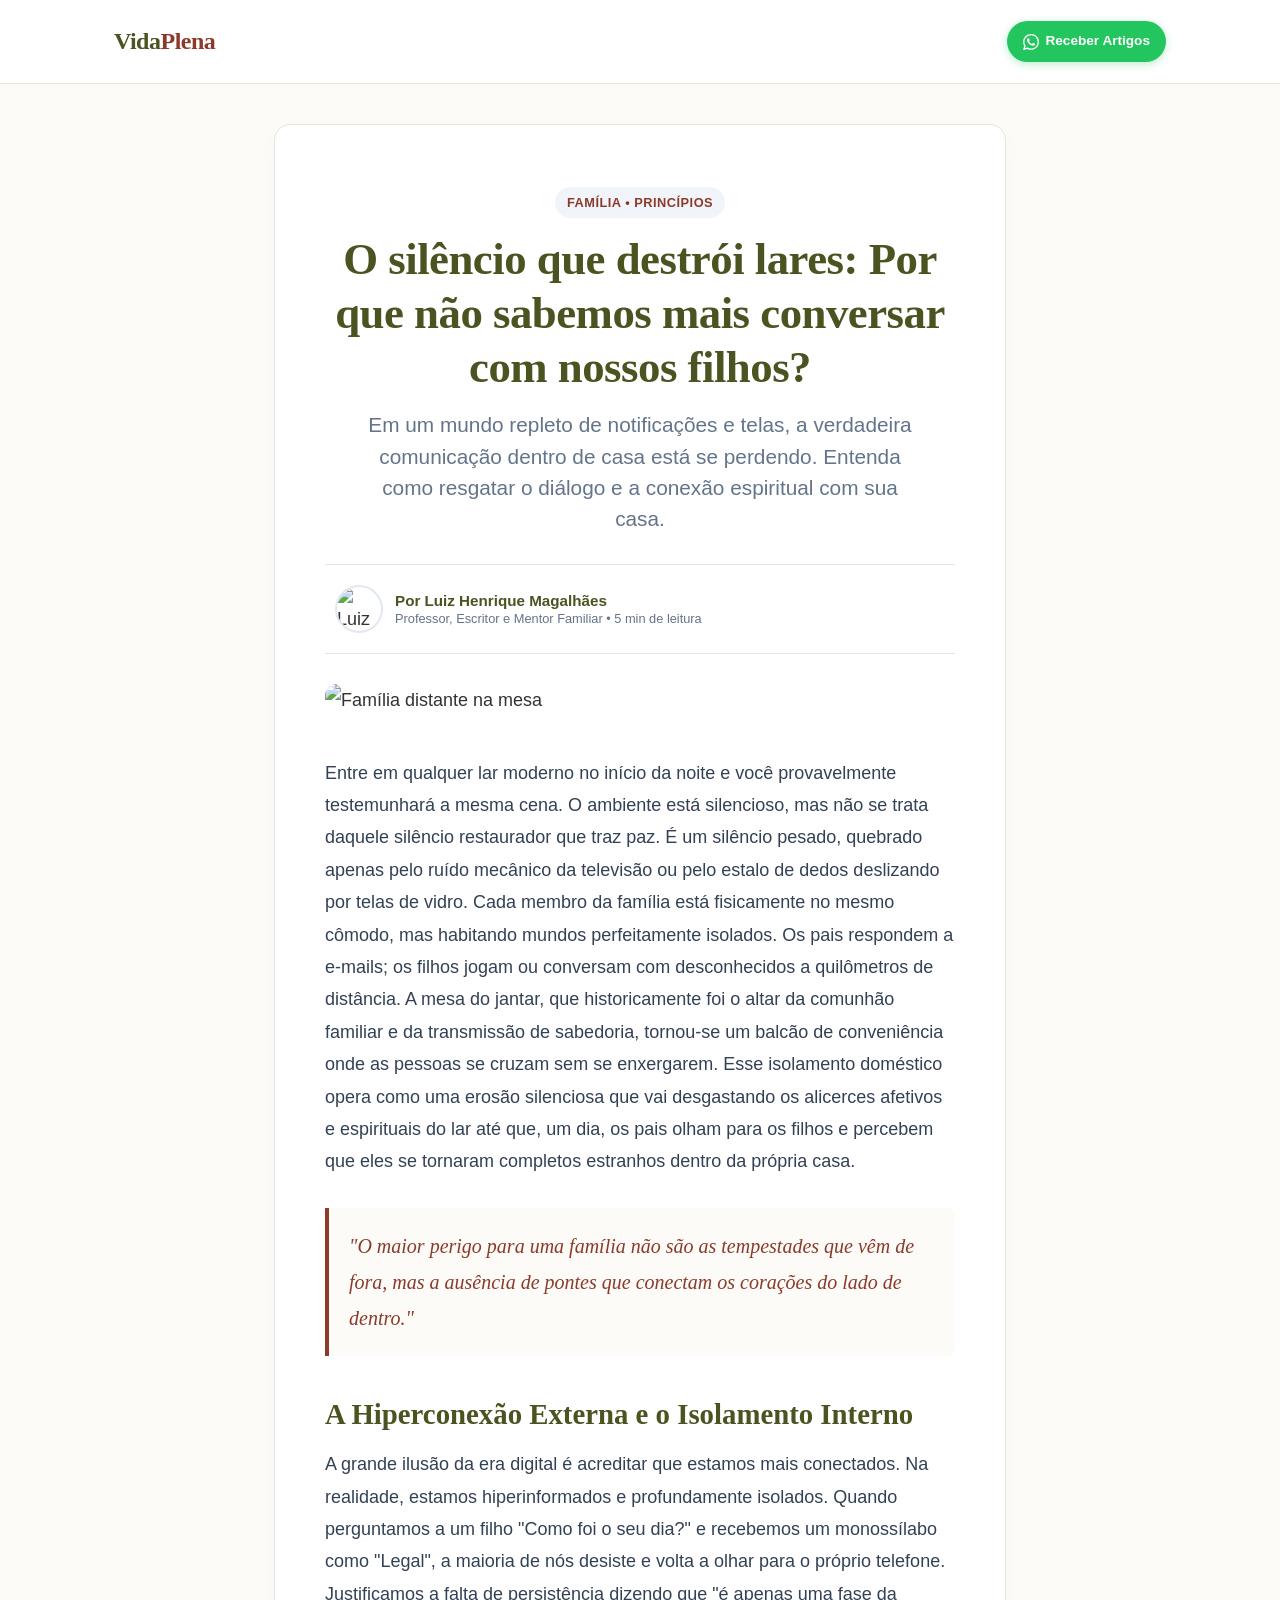
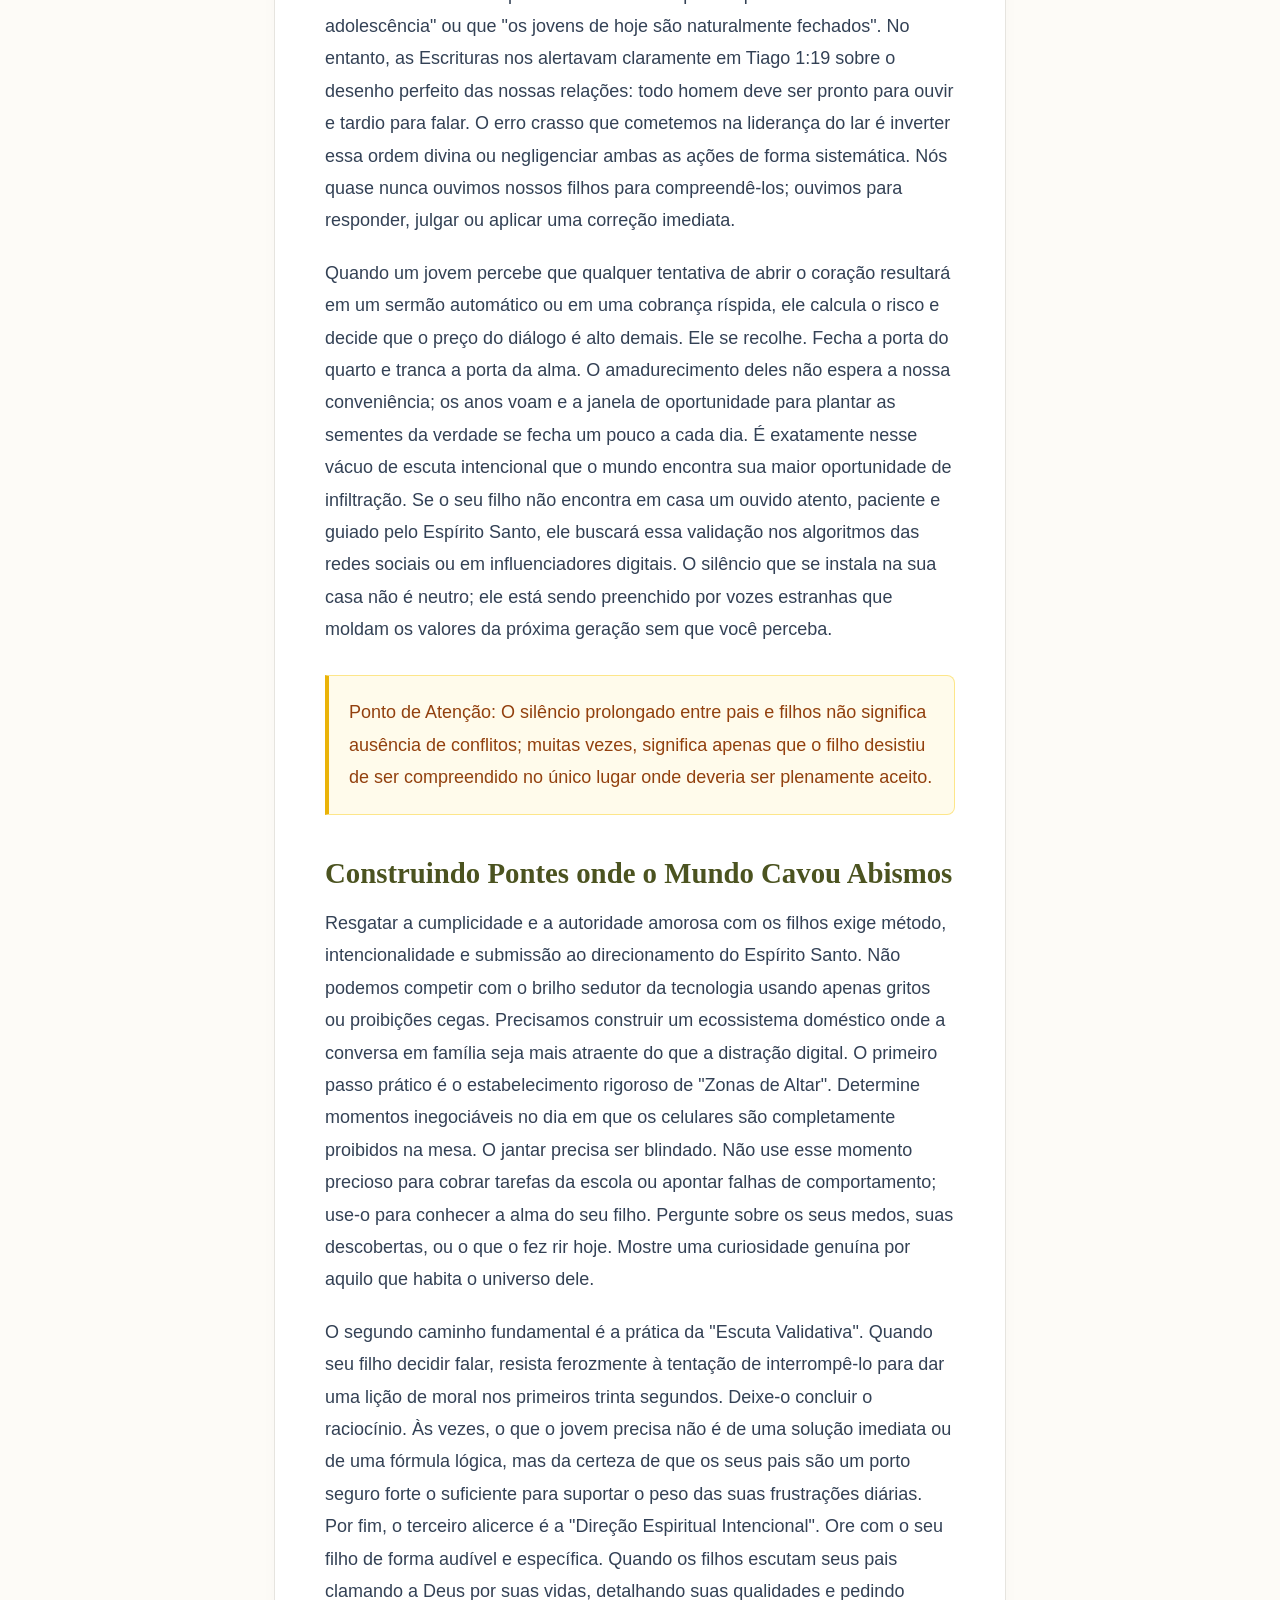
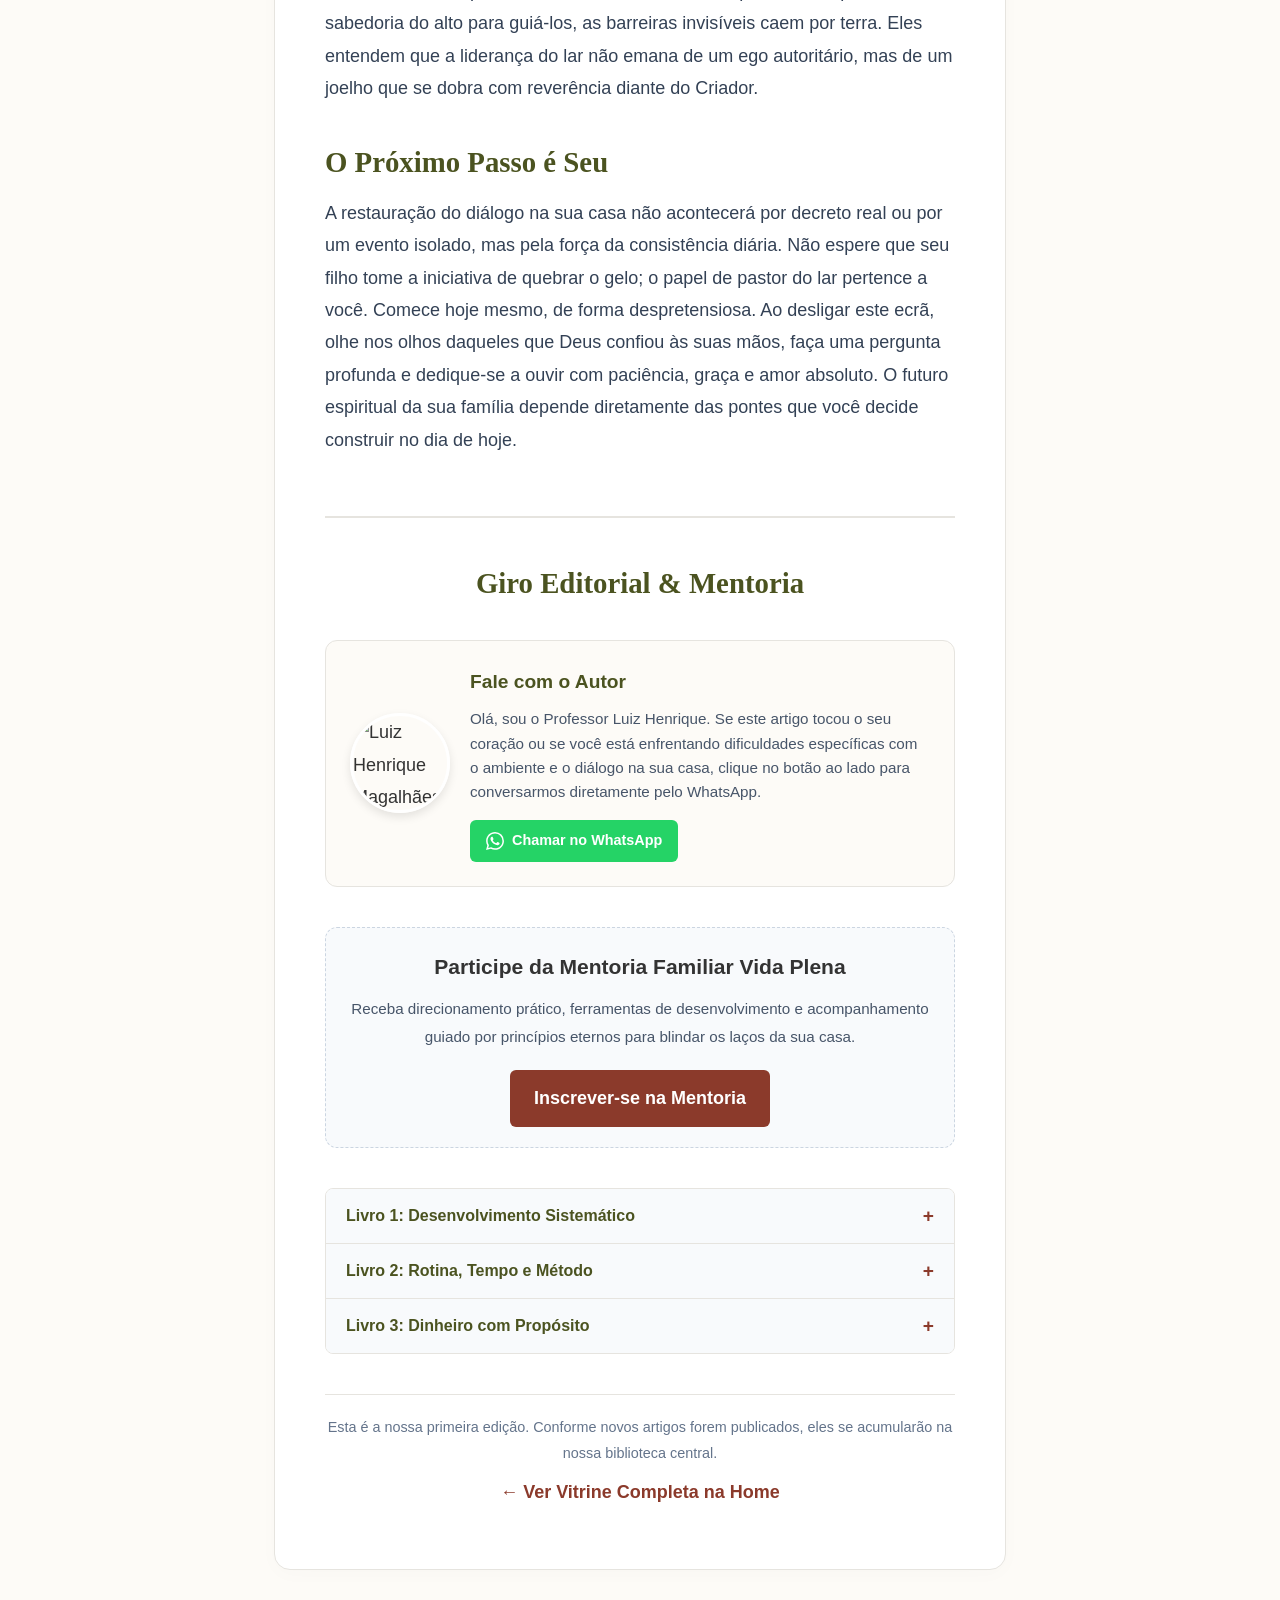
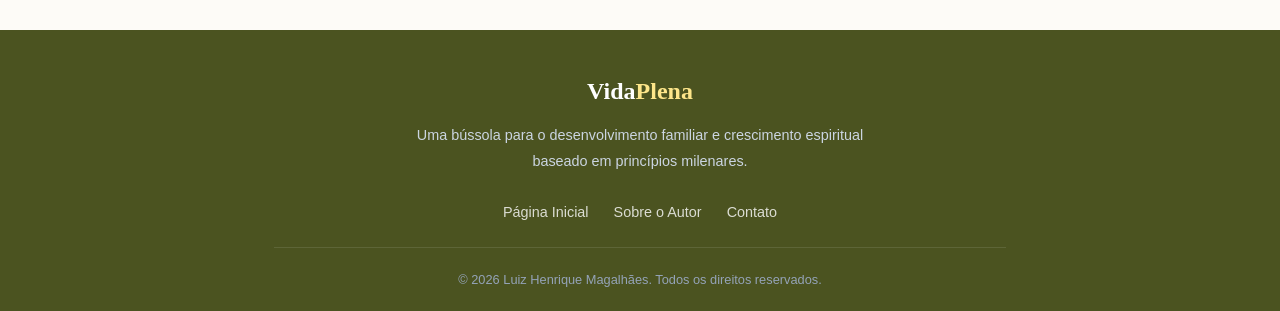
==== posts/artigo01/index.html @ fa2d81cb "Create index.html" ====
<!DOCTYPE html>
<html lang="pt-BR">
<head>
    <meta charset="UTF-8">
    <meta name="viewport" content="width=device-width, initial-scale=1.0">
    <title>O silêncio que destrói lares: Por que não sabemos mais conversar com nossos filhos? - Vida Plena</title>
    
    <meta name="post-slug" content="artigo01">
    <meta http-equiv="Cache-Control" content="no-cache, no-store, must-revalidate">
    
    <meta property="og:title" content="O silêncio que destrói lares: Por que não sabemos mais conversar com nossos filhos?">
    <meta property="og:description" content="Em um mundo barulhento, a verdadeira comunicação dentro de casa se perdeu. Descubra como resgatar a conexão espiritual com seus filhos.">
    <meta property="og:image" content="https://images.unsplash.com/photo-1511895426328-dc8714191300?q=80&w=2070&auto=format&fit=crop">
    <meta property="og:url" content="https://sua-url-da-vercel.vercel.app/posts/artigo01/index.html">
    <meta property="og:type" content="article">
    <meta property="whatsapp:image" content="https://images.unsplash.com/photo-1511895426328-dc8714191300?q=80&w=2070&auto=format&fit=crop">
    
    <link rel="stylesheet" href="../../style.css">
</head>
<body>

    <nav class="magazine-navbar">
        <div class="magazine-container-nav">
            <a href="../../index.html" class="magazine-logo">Vida<span>Plena</span></a>
            <a href="https://chat.whatsapp.com/SEU_LINK_DO_GRUPO" target="_blank" class="btn-group-wa">
                <svg viewBox="0 0 24 24"><path d="M17.472 14.382c-.297-.149-1.758-.867-2.03-.967-.273-.099-.471-.148-.67.15-.197.297-.767.966-.94 1.164-.173.199-.347.223-.644.075-.297-.15-1.255-.463-2.39-1.475-.883-.788-1.48-1.761-1.653-2.059-.173-.297-.018-.458.13-.606.134-.133.298-.347.446-.52.149-.174.198-.298.298-.497.099-.198.05-.371-.025-.52-.075-.149-.669-1.612-.916-2.207-.242-.579-.487-.5-.669-.51a12.8 12.8 0 0 0-.57-.01c-.198 0-.52.074-.792.372-.272.297-1.04 1.016-1.04 2.479 0 1.462 1.065 2.875 1.213 3.074.149.198 2.096 3.2 5.077 4.487.709.306 1.262.489 1.694.625.712.227 1.36.195 1.871.118.571-.085 1.758-.719 2.006-1.413.248-.694.248-1.289.173-1.413-.074-.124-.272-.198-.57-.347m-5.421 7.403h-.004a9.87 9.87 0 0 1-5.031-1.378l-.361-.214-3.741.982.998-3.648-.235-.374a9.86 9.86 0 0 1-1.51-5.26c.001-5.45 4.436-9.884 9.888-9.884 2.64 0 5.122 1.03 6.988 2.898a9.825 9.825 0 0 1 2.893 6.994c-.003 5.45-4.437 9.884-9.885 9.884m8.413-18.297A11.815 11.815 0 0 0 12.05 0C5.495 0 .16 5.335.157 11.892c0 2.096.547 4.142 1.588 5.945L.057 24l6.305-1.654a11.882 11.882 0 0 0 5.683 1.448h.005c6.554 0 11.89-5.335 11.893-11.893a11.821 11.821 0 0 0-3.48-8.413Z"/></svg>
                Receber Artigos
            </a>
        </div>
    </nav>

    <main class="container">
        <article class="single-post">
            
            <header class="post-header">
                <span class="post-category">Família &bull; Princípios</span>
                <h1 class="post-title">O silêncio que destrói lares: Por que não sabemos mais conversar com nossos filhos?</h1>
                <p class="post-subtitle">Em um mundo repleto de notificações e telas, a verdadeira comunicação dentro de casa está se perdendo. Entenda como resgatar o diálogo e a conexão espiritual com sua casa.</p>
                
                <div class="post-meta-profile">
                    <img src="https://images.unsplash.com/photo-1472099645785-5658abf4ff4e?q=80&w=2070&auto=format&fit=crop" class="meta-author-photo" alt="Luiz Henrique Magalhães">
                    <div class="meta-info-text">
                        <div class="meta-author-name">Por Luiz Henrique Magalhães</div>
                        <div class="meta-date-read">Professor, Escritor e Mentor Familiar &bull; 5 min de leitura</div>
                    </div>
                </div>
            </header>

            <img src="https://images.unsplash.com/photo-1511895426328-dc8714191300?q=80&w=2070&auto=format&fit=crop" class="post-featured-image" alt="Família distante na mesa">

            <div class="post-content">
                
                <p>Entre em qualquer lar moderno no início da noite e você provavelmente testemunhará a mesma cena. O ambiente está silencioso, mas não se trata daquele silêncio restaurador que traz paz. É um silêncio pesado, quebrado apenas pelo ruído mecânico da televisão ou pelo estalo de dedos deslizando por telas de vidro. Cada membro da família está fisicamente no mesmo cômodo, mas habitando mundos perfeitamente isolados. Os pais respondem a e-mails; os filhos jogam ou conversam com desconhecidos a quilômetros de distância. A mesa do jantar, que historicamente foi o altar da comunhão familiar e da transmissão de sabedoria, tornou-se um balcão de conveniência onde as pessoas se cruzam sem se enxergarem. Esse isolamento doméstico opera como uma erosão silenciosa que vai desgastando os alicerces afetivos e espirituais do lar até que, um dia, os pais olham para os filhos e percebem que eles se tornaram completos estranhos dentro da própria casa.</p>

                <blockquote>
                    "O maior perigo para uma família não são as tempestades que vêm de fora, mas a ausência de pontes que conectam os corações do lado de dentro."
                </blockquote>

                <h2>A Hiperconexão Externa e o Isolamento Interno</h2>
                <p>A grande ilusão da era digital é acreditar que estamos mais conectados. Na realidade, estamos hiperinformados e profundamente isolados. Quando perguntamos a um filho "Como foi o seu dia?" e recebemos um monossílabo como "Legal", a maioria de nós desiste e volta a olhar para o próprio telefone. Justificamos a falta de persistência dizendo que "é apenas uma fase da adolescência" ou que "os jovens de hoje são naturalmente fechados". No entanto, as Escrituras nos alertavam claramente em Tiago 1:19 sobre o desenho perfeito das nossas relações: todo homem deve ser pronto para ouvir e tardio para falar. O erro crasso que cometemos na liderança do lar é inverter essa ordem divina ou negligenciar ambas as ações de forma sistemática. Nós quase nunca ouvimos nossos filhos para compreendê-los; ouvimos para responder, julgar ou aplicar uma correção imediata.</p>

                <p>Quando um jovem percebe que qualquer tentativa de abrir o coração resultará em um sermão automático ou em uma cobrança ríspida, ele calcula o risco e decide que o preço do diálogo é alto demais. Ele se recolhe. Fecha a porta do quarto e tranca a porta da alma. O amadurecimento deles não espera a nossa conveniência; os anos voam e a janela de oportunidade para plantar as sementes da verdade se fecha um pouco a cada dia. É exatamente nesse vácuo de escuta intencional que o mundo encontra sua maior oportunidade de infiltração. Se o seu filho não encontra em casa um ouvido atento, paciente e guiado pelo Espírito Santo, ele buscará essa validação nos algoritmos das redes sociais ou em influenciadores digitais. O silêncio que se instala na sua casa não é neutro; ele está sendo preenchido por vozes estranhas que moldam os valores da próxima geração sem que você perceba.</p>

                <div class="callout-box">
                    <p>Ponto de Atenção: O silêncio prolongado entre pais e filhos não significa ausência de conflitos; muitas vezes, significa apenas que o filho desistiu de ser compreendido no único lugar onde deveria ser plenamente aceito.</p>
                </div>

                <h2>Construindo Pontes onde o Mundo Cavou Abismos</h2>
                <p>Resgatar a cumplicidade e a autoridade amorosa com os filhos exige método, intencionalidade e submissão ao direcionamento do Espírito Santo. Não podemos competir com o brilho sedutor da tecnologia usando apenas gritos ou proibições cegas. Precisamos construir um ecossistema doméstico onde a conversa em família seja mais atraente do que a distração digital. O primeiro passo prático é o estabelecimento rigoroso de "Zonas de Altar". Determine momentos inegociáveis no dia em que os celulares são completamente proibidos na mesa. O jantar precisa ser blindado. Não use esse momento precioso para cobrar tarefas da escola ou apontar falhas de comportamento; use-o para conhecer a alma do seu filho. Pergunte sobre os seus medos, suas descobertas, ou o que o fez rir hoje. Mostre uma curiosidade genuína por aquilo que habita o universo dele.</p>

                <p>O segundo caminho fundamental é a prática da "Escuta Validativa". Quando seu filho decidir falar, resista ferozmente à tentação de interrompê-lo para dar uma lição de moral nos primeiros trinta segundos. Deixe-o concluir o raciocínio. Às vezes, o que o jovem precisa não é de uma solução imediata ou de uma fórmula lógica, mas da certeza de que os seus pais são um porto seguro forte o suficiente para suportar o peso das suas frustrações diárias. Por fim, o terceiro alicerce é a "Direção Espiritual Intencional". Ore com o seu filho de forma audível e específica. Quando os filhos escutam seus pais clamando a Deus por suas vidas, detalhando suas qualidades e pedindo sabedoria do alto para guiá-los, as barreiras invisíveis caem por terra. Eles entendem que a liderança do lar não emana de um ego autoritário, mas de um joelho que se dobra com reverência diante do Criador.</p>

                <h2>O Próximo Passo é Seu</h2>
                <p>A restauração do diálogo na sua casa não acontecerá por decreto real ou por um evento isolado, mas pela força da consistência diária. Não espere que seu filho tome a iniciativa de quebrar o gelo; o papel de pastor do lar pertence a você. Comece hoje mesmo, de forma despretensiosa. Ao desligar este ecrã, olhe nos olhos daqueles que Deus confiou às suas mãos, faça uma pergunta profunda e dedique-se a ouvir com paciência, graça e amor absoluto. O futuro espiritual da sua família depende diretamente das pontes que você decide construir no dia de hoje.</p>
            </div>

            <section class="business-desk">
                <h4 class="desk-title">Giro Editorial & Mentoria</h4>

                <div class="author-bio-card">
                    <img src="https://images.unsplash.com/photo-1472099645785-5658abf4ff4e?q=80&w=2070&auto=format&fit=crop" class="author-bio-img" alt="Luiz Henrique Magalhães">
                    <div class="author-bio-content">
                        <h4>Fale com o Autor</h4>
                        <p>Olá, sou o Professor Luiz Henrique. Se este artigo tocou o seu coração ou se você está enfrentando dificuldades específicas com o ambiente e o diálogo na sua casa, clique no botão ao lado para conversarmos diretamente pelo WhatsApp.</p>
                        <a href="https://wa.me/5533999333644?text=Olá%20Professor%20Luiz,%20li%20o%20artigo%20sobre%20o%20silêncio%20nos%20lares%20e%20gostaria%20de%20conversar." target="_blank" class="author-whatsapp-btn">
                            <svg viewBox="0 0 24 24"><path d="M17.472 14.382c-.297-.149-1.758-.867-2.03-.967-.273-.099-.471-.148-.67.15-.197.297-.767.966-.94 1.164-.173.199-.347.223-.644.075-.297-.15-1.255-.463-2.39-1.475-.883-.788-1.48-1.761-1.653-2.059-.173-.297-.018-.458.13-.606.134-.133.298-.347.446-.52.149-.174.198-.298.298-.497.099-.198.05-.371-.025-.52-.075-.149-.669-1.612-.916-2.207-.242-.579-.487-.5-.669-.51a12.8 12.8 0 0 0-.57-.01c-.198 0-.52.074-.792.372-.272.297-1.04 1.016-1.04 2.479 0 1.462 1.065 2.875 1.213 3.074.149.198 2.096 3.2 5.077 4.487.709.306 1.262.489 1.694.625.712.227 1.36.195 1.871.118.571-.085 1.758-.719 2.006-1.413.248-.694.248-1.289.173-1.413-.074-.124-.272-.198-.57-.347m-5.421 7.403h-.004a9.87 9.87 0 0 1-5.031-1.378l-.361-.214-3.741.982.998-3.648-.235-.374a9.86 9.86 0 0 1-1.51-5.26c.001-5.45 4.436-9.884 9.888-9.884 2.64 0 5.122 1.03 6.988 2.898a9.825 9.825 0 0 1 2.893 6.994c-.003 5.45-4.437 9.884-9.885 9.884m8.413-18.297A11.815 11.815 0 0 0 12.05 0C5.495 0 .16 5.335.157 11.892c0 2.096.547 4.142 1.588 5.945L.057 24l6.305-1.654a11.882 11.882 0 0 0 5.683 1.448h.005c6.554 0 11.89-5.335 11.893-11.893a11.821 11.821 0 0 0-3.48-8.413Z"/></svg>
                            Chamar no WhatsApp
                        </a>
                    </div>
                </div>

                <div class="post-ad-banner">
                    <h3>Participe da Mentoria Familiar Vida Plena</h3>
                    <p style="margin: 10px 0 20px; color: #475569; font-size: 0.95rem;">Receba direcionamento prático, ferramentas de desenvolvimento e acompanhamento guiado por princípios eternos para blindar os laços da sua casa.</p>
                    <a href="https://wa.me/5533999333644?text=Quero%20conhecer%20a%20Mentoria%20Familiar%20Vida%20Plena" target="_blank" class="btn-ad">Inscrever-se na Mentoria</a>
                </div>

                <div class="accordion">
                    <div class="accordion-item">
                        <button class="accordion-header">Livro 1: Desenvolvimento Sistemático</button>
                        <div class="accordion-content">
                            <div class="book-showcase">
                                <img src="https://images.unsplash.com/photo-1544947950-fa07a98d237f?q=80&w=1974&auto=format&fit=crop" class="book-cover" alt="Livro Desenvolvimento Sistemático">
                                <div class="book-info">
                                    <h5>Desenvolvimento Sistemático: O Mapa da Autonomia</h5>
                                    <p>Um guia completo focado em estruturar o crescimento dos filhos de forma consciente. Ensina como construir as bases necessárias para que o jovem aprenda a caminhar com independência, responsabilidade e direção clara.</p>
                                    <a href="https://wa.me/5533999333644?text=Quero%20adquirir%20o%20livro%20Desenvolvimento%20Sistemático" target="_blank" class="btn-buy-book">Adquirir Livro</a>
                                </div>
                            </div>
                        </div>
                    </div>
                    <div class="accordion-item">
                        <button class="accordion-header">Livro 2: Rotina, Tempo e Método</button>
                        <div class="accordion-content">
                            <div class="book-showcase">
                                <img src="https://images.unsplash.com/photo-1506880018603-83d5b814b5a6?q=80&w=1974&auto=format&fit=crop" class="book-cover" alt="Livro Rotina Tempo e Método">
                                <div class="book-info">
                                    <h5>Rotina, Tempo e Método</h5>
                                    <p>O manual prático definitivo para pais que buscam organizar a semana de estudos de seus filhos, gerenciar o tempo doméstico com sabedoria e implementar constância sem gerar atritos familiares.</p>
                                    <a href="https://wa.me/5533999333644?text=Quero%20adquirir%20o%20livro%20Rotina,%20Tempo%20e%20Método" target="_blank" class="btn-buy-book">Adquirir Livro</a>
                                </div>
                            </div>
                        </div>
                    </div>
                    <div class="accordion-item">
                        <button class="accordion-header">Livro 3: Dinheiro com Propósito</button>
                        <div class="accordion-content">
                            <div class="book-showcase">
                                <img src="https://images.unsplash.com/photo-1554224155-8d04cb21cd6c?q=80&w=2070&auto=format&fit=crop" class="book-cover" alt="Livro Dinheiro com Propósito">
                                <div class="book-info">
                                    <h5>Dinheiro com Propósito</h5>
                                    <p>Descubra o caminho exato para a estabilidade e a Paz Financeira. Rompa com o ciclo do improviso e do medo, organizando a mordomia e o legado da sua família com base em propósitos reais e perenes.</p>
                                    <a href="https://wa.me/5533999333644?text=Quero%20adquirir%20o%20livro%20Dinheiro%20com%20Propósito" target="_blank" class="btn-buy-book">Adquirir Livro</a>
                                </div>
                            </div>
                        </div>
                    </div>
                </div>

                <div style="text-align: center; margin-top: 30px; border-top: 1px solid var(--border); padding-top: 20px;">
                    <p style="font-size: 0.9rem; color: #64748b;">Esta é a nossa primeira edição. Conforme novos artigos forem publicados, eles se acumularão na nossa biblioteca central.</p>
                    <a href="../../index.html" style="display: inline-block; margin-top: 10px; font-weight: bold; color: var(--accent);">← Ver Vitrine Completa na Home</a>
                </div>
            </section>
        </article>
    </main>

    <footer class="site-footer">
        <div class="container">
            <h3 class="footer-logo">Vida<span>Plena</span></h3>
            <p class="footer-desc">Uma bússola para o desenvolvimento familiar e crescimento espiritual baseado em princípios milenares.</p>
            <div class="footer-links">
                <a href="../../index.html">Página Inicial</a>
                <a href="#">Sobre o Autor</a>
                <a href="#">Contato</a>
            </div>
            <div class="footer-copy">
                &copy; 2026 Luiz Henrique Magalhães. Todos os direitos reservados.
            </div>
        </div>
    </footer>

    <script type="module" src="../../metrics.js"></script>

    <script>
        document.querySelectorAll('.accordion-header').forEach(button => {
            button.addEventListener('click', () => {
                const content = button.nextElementSibling;
                
                // Toggle a classe active no botão
                button.classList.toggle('active');
                
                if (button.classList.contains('active')) {
                    content.style.maxHeight = content.scrollHeight + "px";
                    content.style.padding = "20px";
                } else {
                    content.style.maxHeight = "0";
                    content.style.padding = "0 20px";
                }
            });
        });
    </script>
</body>
</html>
---- style.css ----
/* =========================================
   VARIÁVEIS GLOBAIS E IDENTIDADE VISUAL (VIDA PLENA)
========================================= */
:root {
    --bg-color: #fdfbf7; /* Fundo levemente quente e acolhedor */
    --primary: #4b5320; /* Verde-oliva escuro (Sobriedade/Crescimento) */
    --accent: #8b3a2b; /* Terracota escuro (Acolhimento/Firmeza) */
    --success: #22c55e; 
    --warning: #eab308; 
    --danger: #ef4444;
    --text-main: #333333; 
    --card-bg: #ffffff; 
    --border: #e6e4df;
    --container-width: 780px;
    --font-main: -apple-system, BlinkMacSystemFont, "Segoe UI", Roboto, Arial, sans-serif;
    --font-heading: "Georgia", serif;
}

/* =========================================
   RESET E CONFIGURAÇÕES BÁSICAS
========================================= */
* { box-sizing: border-box; margin: 0; padding: 0; }
body { font-family: var(--font-main); background-color: var(--bg-color); color: var(--text-main); line-height: 1.8; font-size: 17px; -webkit-font-smoothing: antialiased; }
img { max-width: 100%; height: auto; display: block; }
.container { max-width: var(--container-width); margin: 0 auto; padding: 0 16px; }
a { color: var(--accent); text-decoration: none; transition: all 0.2s ease; }
a:hover { color: var(--primary); }

/* =========================================
   CABEÇALHO DA REVISTA (NAVBAR)
========================================= */
.magazine-navbar { background-color: #ffffff; border-bottom: 1px solid var(--border); padding: 15px 0; position: sticky; top: 0; z-index: 100; box-shadow: 0 2px 10px rgba(0,0,0,0.02); }
.magazine-container-nav { max-width: 1100px; margin: 0 auto; padding: 0 16px; display: flex; justify-content: space-between; align-items: center; }
.magazine-logo { font-family: var(--font-heading); font-size: 1.3rem; font-weight: 700; color: var(--primary); letter-spacing: -0.5px; }
.magazine-logo span { color: var(--accent); }

.btn-group-wa {
    background-color: var(--success); color: #fff; padding: 6px 12px; border-radius: 50px; font-weight: 600; font-size: 0.8rem; display: flex; align-items: center; gap: 5px; box-shadow: 0 2px 8px rgba(34, 197, 94, 0.3);
}
.btn-group-wa:hover { background-color: #16a34a; color: #fff; transform: translateY(-1px); box-shadow: 0 4px 12px rgba(34, 197, 94, 0.4); }
.btn-group-wa svg { width: 16px; height: 16px; fill: currentColor; }

/* =========================================
   PÁGINA INICIAL (VITRINE)
========================================= */
.home-hero { text-align: center; padding: 50px 0 30px; }
.home-title { font-family: var(--font-heading); font-size: 2.2rem; color: var(--primary); margin-bottom: 15px; line-height: 1.2; }
.home-subtitle { font-size: 1.1rem; color: #64748b; max-width: 600px; margin: 0 auto 40px; }

.posts-grid { display: grid; grid-template-columns: 1fr; gap: 24px; margin-bottom: 60px; }
@media (min-width: 600px) { .posts-grid { grid-template-columns: repeat(2, 1fr); } }

.post-card { background: var(--card-bg); border: 1px solid var(--border); border-radius: 12px; overflow: hidden; transition: transform 0.2s, box-shadow 0.2s; display: flex; flex-direction: column; height: 100%; color: inherit; }
.post-card:hover { transform: translateY(-4px); box-shadow: 0 12px 24px rgba(0,0,0,0.06); }
.post-card-thumb { width: 100%; height: 200px; object-fit: cover; border-bottom: 1px solid var(--border); }
.post-card-body { padding: 20px; display: flex; flex-direction: column; flex-grow: 1; }
.post-card-tag { font-size: 0.75rem; text-transform: uppercase; font-weight: 700; color: var(--accent); margin-bottom: 8px; letter-spacing: 0.5px; }
.post-card-title { font-family: var(--font-heading); font-size: 1.25rem; line-height: 1.3; margin-bottom: 10px; color: var(--primary); }
.post-card-excerpt { font-size: 0.95rem; color: #475569; margin-bottom: 15px; flex-grow: 1; display: -webkit-box; -webkit-line-clamp: 3; -webkit-box-orient: vertical; overflow: hidden; }
.post-card-footer { font-size: 0.85rem; color: #94a3b8; font-weight: 500; border-top: 1px solid var(--border); padding-top: 12px; margin-top: auto; }

/* =========================================
   PÁGINA DO ARTIGO (ADVERTORIAL)
========================================= */
.single-post { background: var(--card-bg); border-top: 1px solid var(--border); border-bottom: 1px solid var(--border); padding: 40px 0; margin-top: 0; }
.post-header { text-align: center; margin-bottom: 30px; }
.post-category { display: inline-block; background: #f1f5f9; color: var(--accent); font-size: 0.8rem; font-weight: 700; padding: 4px 12px; border-radius: 50px; text-transform: uppercase; letter-spacing: 0.5px; margin-bottom: 15px; }
.post-title { font-family: var(--font-heading); font-size: 2.2rem; color: var(--primary); line-height: 1.2; margin-bottom: 15px; letter-spacing: -0.5px; }
.post-subtitle { font-size: 1.15rem; color: #64748b; line-height: 1.5; margin-bottom: 20px; }
.post-meta-profile { display: flex; align-items: center; justify-content: center; gap: 12px; border-top: 1px solid var(--border); border-bottom: 1px solid var(--border); padding: 15px 0; margin-top: 20px; text-align: left; }
.meta-author-photo { width: 48px; height: 48px; border-radius: 50%; object-fit: cover; border: 2px solid #e2e8f0; }
.meta-info-text { line-height: 1.3; }
.meta-author-name { font-weight: 700; color: var(--primary); font-size: 0.95rem; }
.meta-date-read { font-size: 0.8rem; color: #64748b; }

.post-featured-image { width: 100%; max-height: 450px; object-fit: cover; border-radius: 0; margin-bottom: 30px; }

.post-content h2 { font-family: var(--font-heading); font-size: 1.6rem; color: var(--primary); margin: 40px 0 15px; line-height: 1.3; }
.post-content h3 { font-family: var(--font-heading); font-size: 1.3rem; color: var(--text-main); margin: 30px 0 12px; }
.post-content p { margin-bottom: 20px; color: #334155; }
.post-content ul, .post-content ol { margin-bottom: 20px; padding-left: 20px; color: #334155; }
.post-content li { margin-bottom: 8px; }

.post-content blockquote { font-family: var(--font-heading); font-style: italic; font-size: 1.25rem; color: var(--accent); border-left: 4px solid var(--accent); padding-left: 20px; margin: 30px 0; background: #fdfbf7; padding: 20px; border-radius: 0 8px 8px 0; }

.callout-box { background-color: #fffbeb; border: 1px solid #fde68a; border-left: 4px solid var(--warning); padding: 20px; border-radius: 0 8px 8px 0; margin: 30px 0; }
.callout-box p { margin: 0; color: #92400e; font-weight: 500; }

.post-ad-banner { margin: 40px 0; text-align: center; background: #f8fafc; padding: 20px; border-radius: 12px; border: 1px dashed #cbd5e1; }
.post-ad-banner img { max-width: 100%; border-radius: 8px; margin: 0 auto 15px; box-shadow: 0 4px 6px -1px rgba(0, 0, 0, 0.1); }
.btn-ad { display: inline-block; background-color: var(--accent); color: #fff; padding: 12px 24px; border-radius: 6px; font-weight: bold; text-decoration: none; transition: background 0.2s; }
.btn-ad:hover { background-color: #702f23; color: #fff; }

/* =========================================
   BALCÃO DE NEGÓCIOS (FINAL DO ARTIGO)
========================================= */
.business-desk { margin-top: 60px; padding-top: 40px; border-top: 2px solid var(--border); }
.desk-title { text-align: center; font-family: var(--font-heading); color: var(--primary); font-size: 1.8rem; margin-bottom: 30px; }

.author-bio-card { background: var(--bg-color); border: 1px solid var(--border); border-radius: 12px; padding: 24px; margin-bottom: 40px; display: flex; gap: 20px; align-items: center; flex-direction: column; text-align: center; }
@media (min-width: 600px) { .author-bio-card { flex-direction: row; text-align: left; } }
.author-bio-img { width: 100px; height: 100px; border-radius: 50%; object-fit: cover; border: 3px solid #fff; box-shadow: 0 4px 10px rgba(0,0,0,0.1); flex-shrink: 0; }
.author-bio-content h4 { font-size: 1.2rem; color: var(--primary); margin-bottom: 8px; }
.author-bio-content p { font-size: 0.95rem; color: #475569; margin-bottom: 15px; line-height: 1.6; }
.author-whatsapp-btn { display: inline-flex; align-items: center; gap: 8px; background: #25D366; color: white; padding: 8px 16px; border-radius: 6px; font-weight: bold; font-size: 0.9rem; transition: background 0.2s; }
.author-whatsapp-btn:hover { background: #128C7E; color: white; }
.author-whatsapp-btn svg { width: 18px; height: 18px; fill: currentColor; }

/* Accordion Livros */
.accordion { border: 1px solid var(--border); border-radius: 8px; overflow: hidden; margin-bottom: 40px; background: #fff; }
.accordion-item { border-bottom: 1px solid var(--border); }
.accordion-item:last-child { border-bottom: none; }
.accordion-header { width: 100%; padding: 16px 20px; background: #f8fafc; border: none; text-align: left; font-weight: bold; color: var(--primary); font-size: 1rem; cursor: pointer; display: flex; justify-content: space-between; align-items: center; transition: background 0.2s; }
.accordion-header:hover { background: #f1f5f9; }
.accordion-header::after { content: '+'; font-size: 1.2rem; color: var(--accent); transition: transform 0.3s; }
.accordion-header.active::after { content: '-'; }
.accordion-content { padding: 0 20px; max-height: 0; overflow: hidden; transition: max-height 0.3s ease-out, padding 0.3s ease; }
.accordion-header.active + .accordion-content { padding: 20px; max-height: 500px; }
.book-showcase { display: flex; gap: 20px; align-items: flex-start; flex-direction: column; }
@media (min-width: 500px) { .book-showcase { flex-direction: row; } }
.book-cover { width: 100px; border-radius: 4px; box-shadow: 0 4px 8px rgba(0,0,0,0.1); }
.book-info h5 { font-size: 1.1rem; color: var(--primary); margin-bottom: 8px; }
.book-info p { font-size: 0.9rem; color: #475569; margin-bottom: 12px; line-height: 1.5; }
.btn-buy-book { display: inline-block; background: var(--primary); color: #fff; padding: 6px 12px; border-radius: 4px; font-size: 0.85rem; font-weight: bold; }
.btn-buy-book:hover { background: #3a4119; color: #fff; }

/* =========================================
   RODAPÉ
========================================= */
.site-footer { background-color: var(--primary); color: #e2e8f0; padding: 40px 0 20px; text-align: center; margin-top: 60px; }
.footer-logo { font-family: var(--font-heading); font-size: 1.5rem; color: #fff; margin-bottom: 10px; }
.footer-logo span { color: #fde68a; }
.footer-desc { font-size: 0.9rem; max-width: 500px; margin: 0 auto 20px; color: #cbd5e1; }
.footer-links { margin-bottom: 20px; }
.footer-links a { color: #fff; font-size: 0.9rem; margin: 0 10px; opacity: 0.8; }
.footer-links a:hover { opacity: 1; text-decoration: underline; color: #fde68a; }
.footer-copy { font-size: 0.8rem; color: #94a3b8; border-top: 1px solid rgba(255,255,255,0.1); padding-top: 20px; }

/* =========================================
   MEDIA QUERIES (DESKTOP)
========================================= */
@media (min-width: 768px) {
    body { font-size: 18px; }
    .container { padding: 0 24px; }
    .magazine-navbar { padding: 20px 0; }
    .magazine-container-nav { padding: 0 24px; }
    .magazine-logo { font-size: 1.5rem; }
    .btn-group-wa { padding: 8px 16px; font-size: 0.85rem; gap: 6px; }
    .single-post { background: var(--card-bg); border: 1px solid var(--border); padding: 60px 50px; border-radius: 16px; margin-top: 40px; box-shadow: 0 4px 20px rgba(15, 23, 42, 0.02); }
    .post-title { font-size: 2.8rem; }
    .post-subtitle { font-size: 1.3rem; max-width: 90%; margin: 0 auto; }
    .post-meta-profile { padding: 20px 0; margin-top: 30px; justify-content: flex-start; padding-left: 10px; }
    .post-featured-image { border-radius: 12px; margin-bottom: 40px; }
    .post-content h2 { font-size: 1.8rem; }
    .post-content h3 { font-size: 1.4rem; }
}
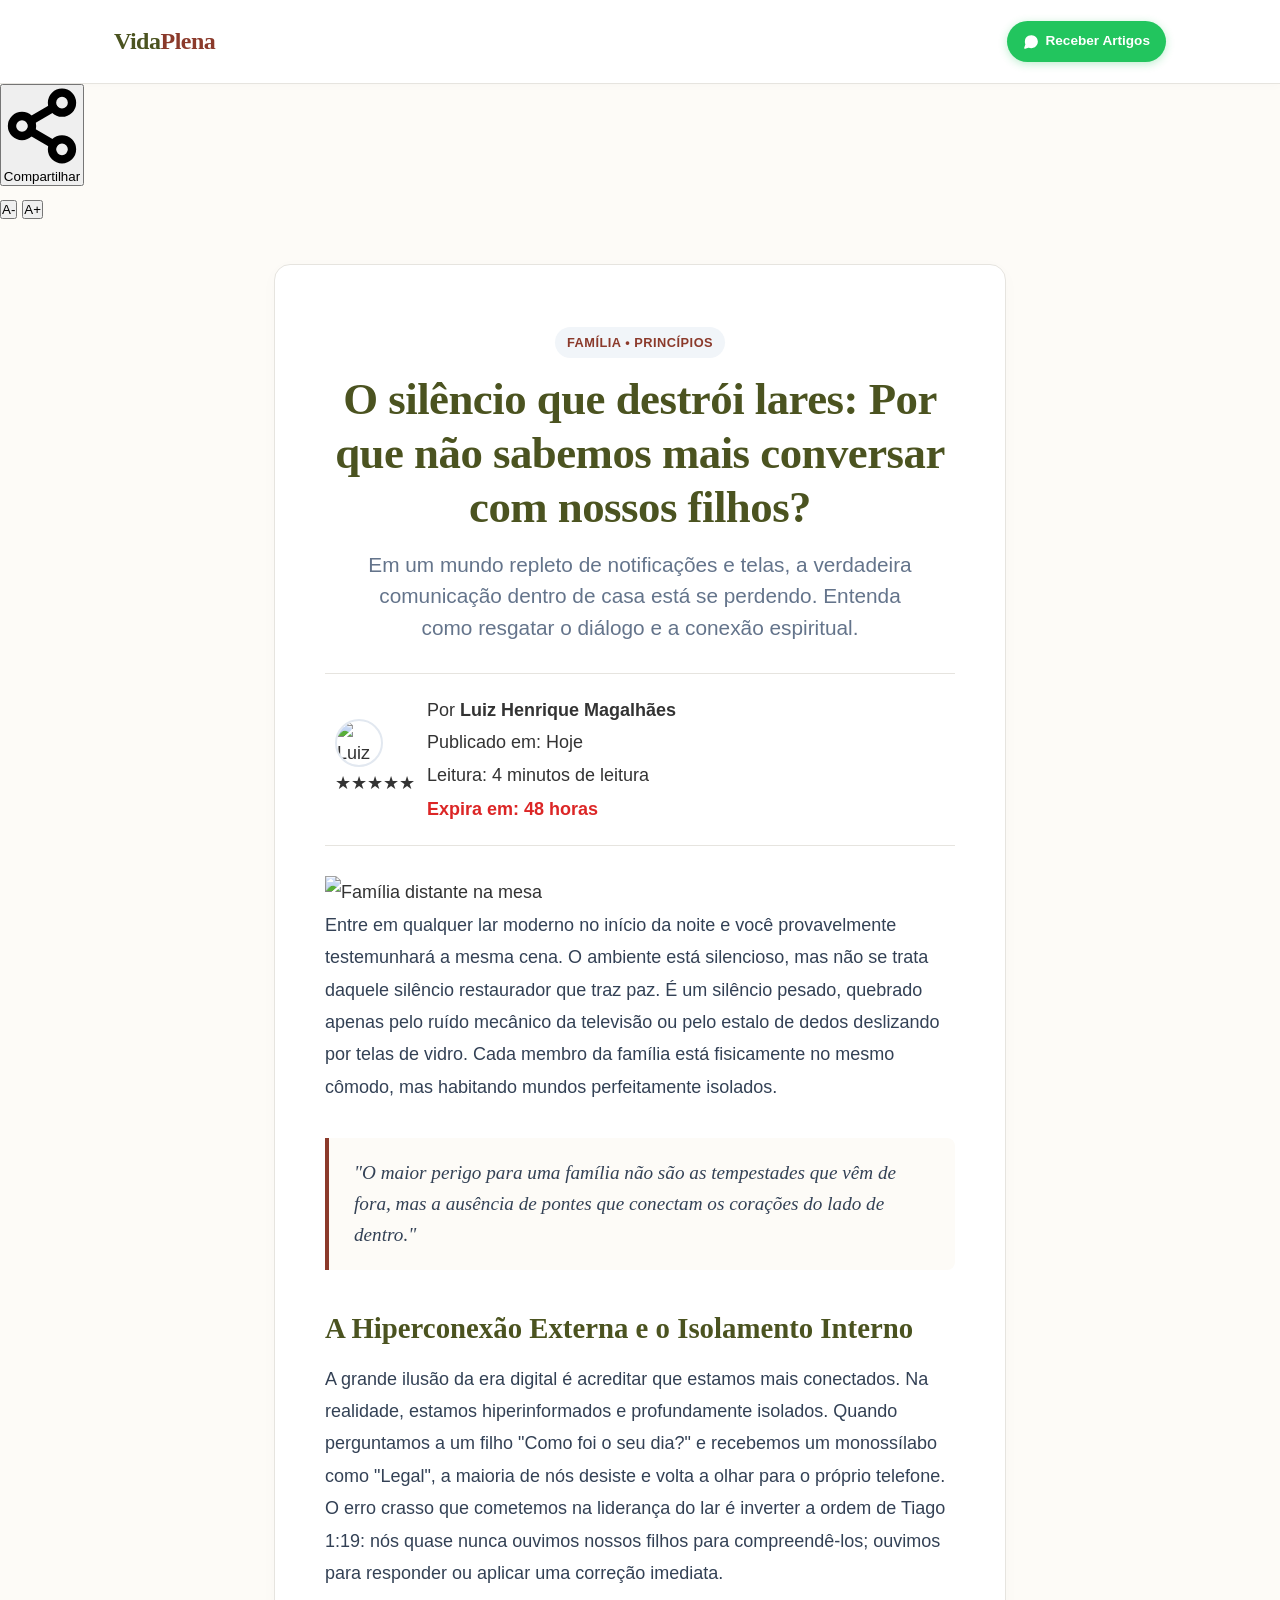
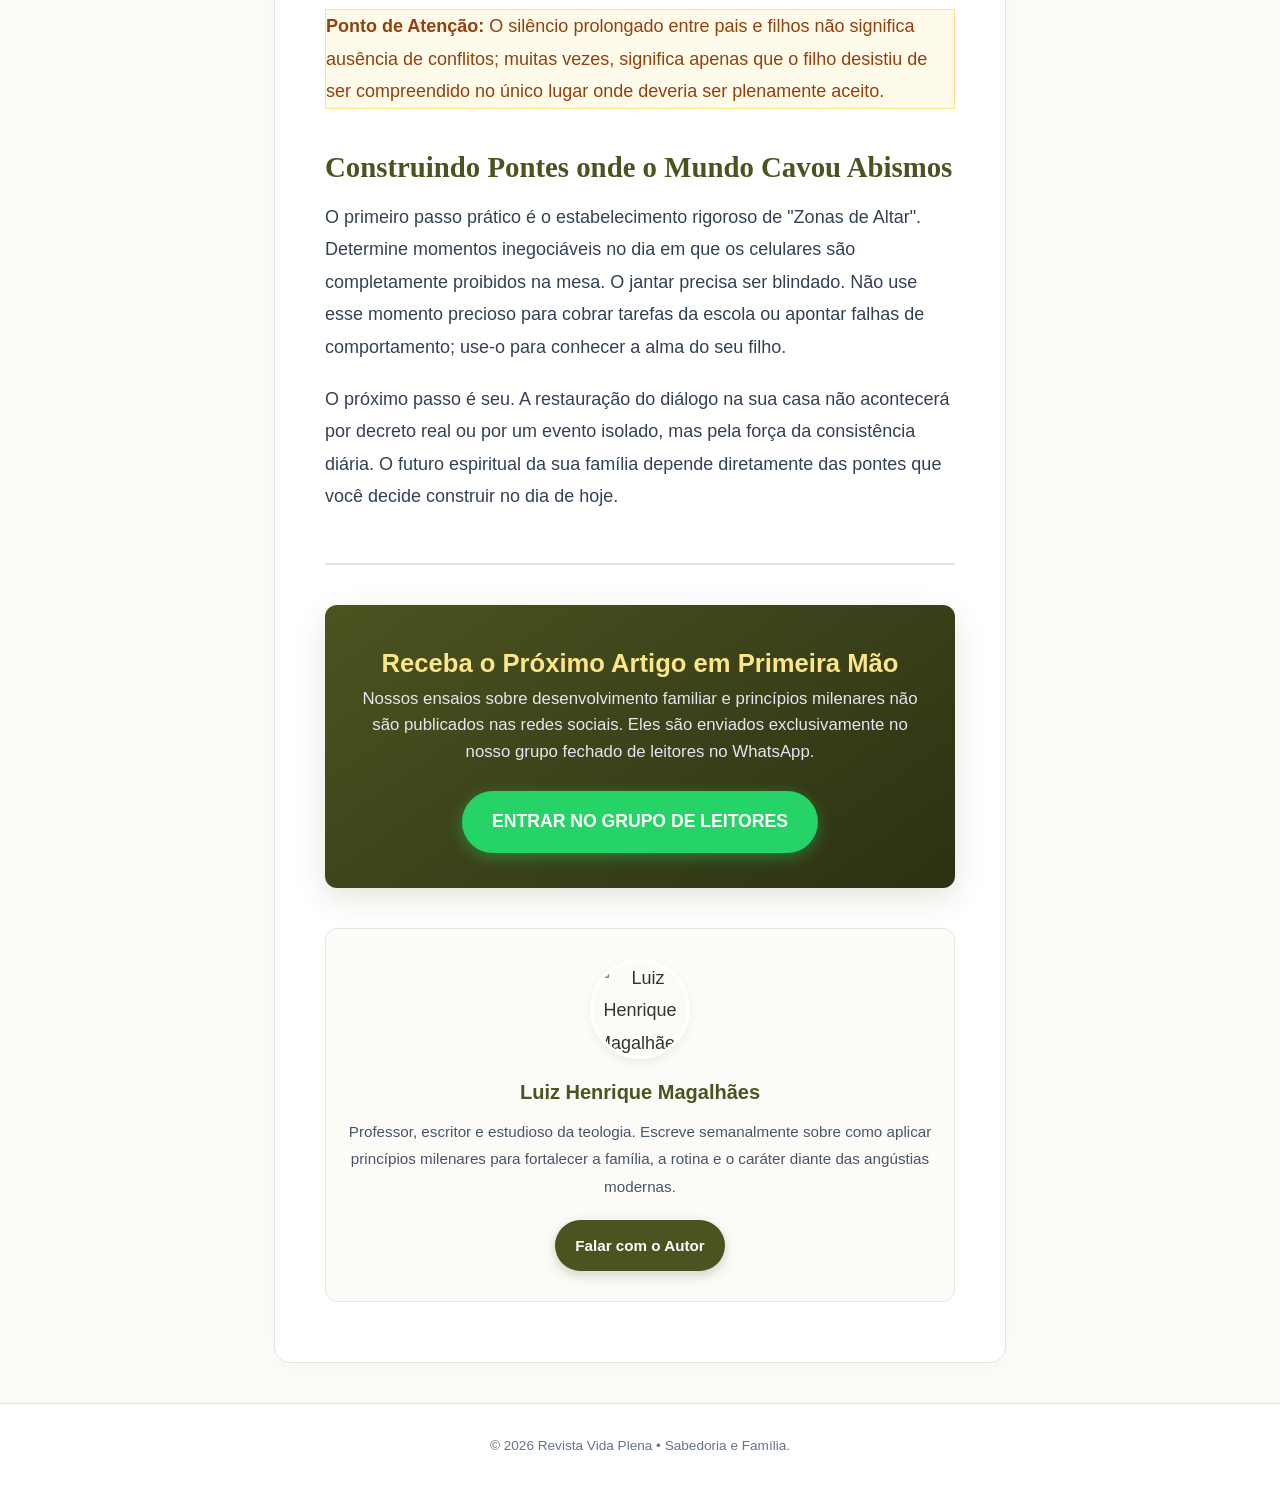
==== commit 79fba81b: "Update index.html" ====
--- a/posts/artigo01/index.html
+++ b/posts/artigo01/index.html
@@ -22,163 +22,120 @@
     <nav class="magazine-navbar">
         <div class="magazine-container-nav">
             <a href="../../index.html" class="magazine-logo">Vida<span>Plena</span></a>
-            <a href="https://chat.whatsapp.com/SEU_LINK_DO_GRUPO" target="_blank" class="btn-group-wa">
-                <svg viewBox="0 0 24 24"><path d="M17.472 14.382c-.297-.149-1.758-.867-2.03-.967-.273-.099-.471-.148-.67.15-.197.297-.767.966-.94 1.164-.173.199-.347.223-.644.075-.297-.15-1.255-.463-2.39-1.475-.883-.788-1.48-1.761-1.653-2.059-.173-.297-.018-.458.13-.606.134-.133.298-.347.446-.52.149-.174.198-.298.298-.497.099-.198.05-.371-.025-.52-.075-.149-.669-1.612-.916-2.207-.242-.579-.487-.5-.669-.51a12.8 12.8 0 0 0-.57-.01c-.198 0-.52.074-.792.372-.272.297-1.04 1.016-1.04 2.479 0 1.462 1.065 2.875 1.213 3.074.149.198 2.096 3.2 5.077 4.487.709.306 1.262.489 1.694.625.712.227 1.36.195 1.871.118.571-.085 1.758-.719 2.006-1.413.248-.694.248-1.289.173-1.413-.074-.124-.272-.198-.57-.347m-5.421 7.403h-.004a9.87 9.87 0 0 1-5.031-1.378l-.361-.214-3.741.982.998-3.648-.235-.374a9.86 9.86 0 0 1-1.51-5.26c.001-5.45 4.436-9.884 9.888-9.884 2.64 0 5.122 1.03 6.988 2.898a9.825 9.825 0 0 1 2.893 6.994c-.003 5.45-4.437 9.884-9.885 9.884m8.413-18.297A11.815 11.815 0 0 0 12.05 0C5.495 0 .16 5.335.157 11.892c0 2.096.547 4.142 1.588 5.945L.057 24l6.305-1.654a11.882 11.882 0 0 0 5.683 1.448h.005c6.554 0 11.89-5.335 11.893-11.893a11.821 11.821 0 0 0-3.48-8.413Z"/></svg>
-                Receber Artigos
-            </a>
+            <div class="share-header-buttons">
+                <a href="https://chat.whatsapp.com/SEU_LINK_DO_GRUPO" target="_blank" rel="noopener noreferrer" class="btn-group-wa" title="Receber novos artigos">
+                    <svg viewBox="0 0 24 24" fill="none" stroke="currentColor" stroke-width="2.5" stroke-linecap="round" stroke-linejoin="round"><path d="M21 11.5a8.38 8.38 0 0 1-.9 3.8 8.5 8.5 0 0 1-7.6 4.7 8.38 8.38 0 0 1-3.8-.9L3 21l1.9-5.7a8.38 8.38 0 0 1-.9-3.8 8.5 8.5 0 0 1 4.7-7.6 8.38 8.38 0 0 1 3.8-.9h.5a8.48 8.48 0 0 1 8 8v.5z"></path></svg>
+                    <span class="btn-group-text">Receber Artigos</span>
+                </a>
+            </div>
         </div>
     </nav>
 
+    <button onclick="shareThisPost()" class="floating-share-btn" title="Compartilhar este Artigo">
+        <svg viewBox="0 0 24 24" fill="none" stroke="currentColor" stroke-width="2.5" stroke-linecap="round" stroke-linejoin="round"><circle cx="18" cy="5" r="3"></circle><circle cx="6" cy="12" r="3"></circle><circle cx="18" cy="19" r="3"></circle><line x1="8.59" y1="13.51" x2="15.42" y2="17.49"></line><line x1="15.41" y1="6.51" x2="8.59" y2="10.49"></line></svg>
+        <span>Compartilhar</span>
+    </button>
+
+    <div class="accessibility-toolbar">
+        <button onclick="changeFontSize('decrease')">A-</button>
+        <button onclick="changeFontSize('increase')">A+</button>
+    </div>
+
     <main class="container">
-        <article class="single-post">
+        <article class="single-post" style="position: relative;">
             
             <header class="post-header">
-                <span class="post-category">Família &bull; Princípios</span>
+                <div class="post-category">Família &bull; Princípios</div>
                 <h1 class="post-title">O silêncio que destrói lares: Por que não sabemos mais conversar com nossos filhos?</h1>
-                <p class="post-subtitle">Em um mundo repleto de notificações e telas, a verdadeira comunicação dentro de casa está se perdendo. Entenda como resgatar o diálogo e a conexão espiritual com sua casa.</p>
+                <p class="post-subtitle">Em um mundo repleto de notificações e telas, a verdadeira comunicação dentro de casa está se perdendo. Entenda como resgatar o diálogo e a conexão espiritual.</p>
                 
                 <div class="post-meta-profile">
-                    <img src="https://images.unsplash.com/photo-1472099645785-5658abf4ff4e?q=80&w=2070&auto=format&fit=crop" class="meta-author-photo" alt="Luiz Henrique Magalhães">
-                    <div class="meta-info-text">
-                        <div class="meta-author-name">Por Luiz Henrique Magalhães</div>
-                        <div class="meta-date-read">Professor, Escritor e Mentor Familiar &bull; 5 min de leitura</div>
+                    <div class="meta-profile-left">
+                        <img src="https://images.unsplash.com/photo-1472099645785-5658abf4ff4e?q=80&w=2070&auto=format&fit=crop" class="meta-author-photo" alt="Luiz Henrique Magalhães">
+                        <div class="meta-author-stars">★★★★★</div>
+                    </div>
+                    <div class="meta-profile-right">
+                        <div class="meta-row-1">Por <strong>Luiz Henrique Magalhães</strong></div>
+                        <div class="meta-row-2">Publicado em: Hoje</div>
+                        <div class="meta-row-3">Leitura: 4 minutos de leitura</div>
+                        <div class="meta-row-4" style="color: #dc2626; font-weight: 700; margin-top: 2px;">Expira em: 48 horas</div>
                     </div>
                 </div>
             </header>
 
-            <img src="https://images.unsplash.com/photo-1511895426328-dc8714191300?q=80&w=2070&auto=format&fit=crop" class="post-featured-image" alt="Família distante na mesa">
+            <div class="main-media-wrapper">
+                <img src="https://images.unsplash.com/photo-1511895426328-dc8714191300?q=80&w=2070&auto=format&fit=crop" class="post-feature-img" alt="Família distante na mesa">
+            </div>
 
-            <div class="post-content">
+            <div id="article-body" class="post-content">
                 
-                <p>Entre em qualquer lar moderno no início da noite e você provavelmente testemunhará a mesma cena. O ambiente está silencioso, mas não se trata daquele silêncio restaurador que traz paz. É um silêncio pesado, quebrado apenas pelo ruído mecânico da televisão ou pelo estalo de dedos deslizando por telas de vidro. Cada membro da família está fisicamente no mesmo cômodo, mas habitando mundos perfeitamente isolados. Os pais respondem a e-mails; os filhos jogam ou conversam com desconhecidos a quilômetros de distância. A mesa do jantar, que historicamente foi o altar da comunhão familiar e da transmissão de sabedoria, tornou-se um balcão de conveniência onde as pessoas se cruzam sem se enxergarem. Esse isolamento doméstico opera como uma erosão silenciosa que vai desgastando os alicerces afetivos e espirituais do lar até que, um dia, os pais olham para os filhos e percebem que eles se tornaram completos estranhos dentro da própria casa.</p>
+                <p>Entre em qualquer lar moderno no início da noite e você provavelmente testemunhará a mesma cena. O ambiente está silencioso, mas não se trata daquele silêncio restaurador que traz paz. É um silêncio pesado, quebrado apenas pelo ruído mecânico da televisão ou pelo estalo de dedos deslizando por telas de vidro. Cada membro da família está fisicamente no mesmo cômodo, mas habitando mundos perfeitamente isolados.</p>
 
-                <blockquote>
+                <blockquote style="font-family: Georgia, serif; border-left: 4px solid var(--accent); background: #fdfbf7; padding: 20px 25px; margin: 35px 0; font-style: italic; font-size: 1.2rem; color: #334155; border-radius: 0 8px 8px 0; line-height: 1.6; text-align: left;">
                     "O maior perigo para uma família não são as tempestades que vêm de fora, mas a ausência de pontes que conectam os corações do lado de dentro."
                 </blockquote>
 
                 <h2>A Hiperconexão Externa e o Isolamento Interno</h2>
-                <p>A grande ilusão da era digital é acreditar que estamos mais conectados. Na realidade, estamos hiperinformados e profundamente isolados. Quando perguntamos a um filho "Como foi o seu dia?" e recebemos um monossílabo como "Legal", a maioria de nós desiste e volta a olhar para o próprio telefone. Justificamos a falta de persistência dizendo que "é apenas uma fase da adolescência" ou que "os jovens de hoje são naturalmente fechados". No entanto, as Escrituras nos alertavam claramente em Tiago 1:19 sobre o desenho perfeito das nossas relações: todo homem deve ser pronto para ouvir e tardio para falar. O erro crasso que cometemos na liderança do lar é inverter essa ordem divina ou negligenciar ambas as ações de forma sistemática. Nós quase nunca ouvimos nossos filhos para compreendê-los; ouvimos para responder, julgar ou aplicar uma correção imediata.</p>
+                <p>A grande ilusão da era digital é acreditar que estamos mais conectados. Na realidade, estamos hiperinformados e profundamente isolados. Quando perguntamos a um filho "Como foi o seu dia?" e recebemos um monossílabo como "Legal", a maioria de nós desiste e volta a olhar para o próprio telefone. O erro crasso que cometemos na liderança do lar é inverter a ordem de Tiago 1:19: nós quase nunca ouvimos nossos filhos para compreendê-los; ouvimos para responder ou aplicar uma correção imediata.</p>
 
-                <p>Quando um jovem percebe que qualquer tentativa de abrir o coração resultará em um sermão automático ou em uma cobrança ríspida, ele calcula o risco e decide que o preço do diálogo é alto demais. Ele se recolhe. Fecha a porta do quarto e tranca a porta da alma. O amadurecimento deles não espera a nossa conveniência; os anos voam e a janela de oportunidade para plantar as sementes da verdade se fecha um pouco a cada dia. É exatamente nesse vácuo de escuta intencional que o mundo encontra sua maior oportunidade de infiltração. Se o seu filho não encontra em casa um ouvido atento, paciente e guiado pelo Espírito Santo, ele buscará essa validação nos algoritmos das redes sociais ou em influenciadores digitais. O silêncio que se instala na sua casa não é neutro; ele está sendo preenchido por vozes estranhas que moldam os valores da próxima geração sem que você perceba.</p>
-
-                <div class="callout-box">
-                    <p>Ponto de Atenção: O silêncio prolongado entre pais e filhos não significa ausência de conflitos; muitas vezes, significa apenas que o filho desistiu de ser compreendido no único lugar onde deveria ser plenamente aceito.</p>
+                <div class="affiliate-ad-container" style="display: none; margin: 30px 0; text-align: center;">
+                    <a href="SEU_LINK_DE_AFILIADO_AQUI" target="_blank" rel="noopener noreferrer" style="display: block; border: 1px solid #e2e8f0; border-radius: 8px; overflow: hidden; box-shadow: 0 4px 10px rgba(0,0,0,0.05);">
+                        <img src="URL_DA_IMAGEM_DO_PRODUTO" alt="Produto Recomendado" style="width: 100%; max-width: 600px; height: auto; display: block; margin: 0 auto; transition: transform 0.3s;">
+                    </a>
+                </div>
+                <div class="callout" style="background-color: #fffbeb; border: 1px solid #fde68a; color: #92400e;">
+                    <strong>Ponto de Atenção:</strong> O silêncio prolongado entre pais e filhos não significa ausência de conflitos; muitas vezes, significa apenas que o filho desistiu de ser compreendido no único lugar onde deveria ser plenamente aceito.
                 </div>
 
                 <h2>Construindo Pontes onde o Mundo Cavou Abismos</h2>
-                <p>Resgatar a cumplicidade e a autoridade amorosa com os filhos exige método, intencionalidade e submissão ao direcionamento do Espírito Santo. Não podemos competir com o brilho sedutor da tecnologia usando apenas gritos ou proibições cegas. Precisamos construir um ecossistema doméstico onde a conversa em família seja mais atraente do que a distração digital. O primeiro passo prático é o estabelecimento rigoroso de "Zonas de Altar". Determine momentos inegociáveis no dia em que os celulares são completamente proibidos na mesa. O jantar precisa ser blindado. Não use esse momento precioso para cobrar tarefas da escola ou apontar falhas de comportamento; use-o para conhecer a alma do seu filho. Pergunte sobre os seus medos, suas descobertas, ou o que o fez rir hoje. Mostre uma curiosidade genuína por aquilo que habita o universo dele.</p>
+                <p>O primeiro passo prático é o estabelecimento rigoroso de "Zonas de Altar". Determine momentos inegociáveis no dia em que os celulares são completamente proibidos na mesa. O jantar precisa ser blindado. Não use esse momento precioso para cobrar tarefas da escola ou apontar falhas de comportamento; use-o para conhecer a alma do seu filho.</p>
 
-                <p>O segundo caminho fundamental é a prática da "Escuta Validativa". Quando seu filho decidir falar, resista ferozmente à tentação de interrompê-lo para dar uma lição de moral nos primeiros trinta segundos. Deixe-o concluir o raciocínio. Às vezes, o que o jovem precisa não é de uma solução imediata ou de uma fórmula lógica, mas da certeza de que os seus pais são um porto seguro forte o suficiente para suportar o peso das suas frustrações diárias. Por fim, o terceiro alicerce é a "Direção Espiritual Intencional". Ore com o seu filho de forma audível e específica. Quando os filhos escutam seus pais clamando a Deus por suas vidas, detalhando suas qualidades e pedindo sabedoria do alto para guiá-los, as barreiras invisíveis caem por terra. Eles entendem que a liderança do lar não emana de um ego autoritário, mas de um joelho que se dobra com reverência diante do Criador.</p>
-
-                <h2>O Próximo Passo é Seu</h2>
-                <p>A restauração do diálogo na sua casa não acontecerá por decreto real ou por um evento isolado, mas pela força da consistência diária. Não espere que seu filho tome a iniciativa de quebrar o gelo; o papel de pastor do lar pertence a você. Comece hoje mesmo, de forma despretensiosa. Ao desligar este ecrã, olhe nos olhos daqueles que Deus confiou às suas mãos, faça uma pergunta profunda e dedique-se a ouvir com paciência, graça e amor absoluto. O futuro espiritual da sua família depende diretamente das pontes que você decide construir no dia de hoje.</p>
+                <p>O próximo passo é seu. A restauração do diálogo na sua casa não acontecerá por decreto real ou por um evento isolado, mas pela força da consistência diária. O futuro espiritual da sua família depende diretamente das pontes que você decide construir no dia de hoje.</p>
             </div>
 
-            <section class="business-desk">
-                <h4 class="desk-title">Giro Editorial & Mentoria</h4>
+            <section class="business-desk" style="margin-top: 50px; border-top: 2px solid var(--border); padding-top: 40px;">
+                
+                <div class="pitch-box" style="background: linear-gradient(145deg, #4b5320, #2c3113); color: white; padding: 35px 25px; border-radius: 12px; text-align: center; box-shadow: 0 10px 30px rgba(75, 83, 32, 0.15);">
+                    <h2 style="color: #fde68a; margin-top: 0; font-size: 1.6rem; border: none; padding: 0;">Receba o Próximo Artigo em Primeira Mão</h2>
+                    <p style="font-size: 1.05rem; line-height: 1.6; color: #e2e8f0; margin-bottom: 25px;">Nossos ensaios sobre desenvolvimento familiar e princípios milenares não são publicados nas redes sociais. Eles são enviados exclusivamente no nosso grupo fechado de leitores no WhatsApp.</p>
+                    <a href="https://chat.whatsapp.com/SEU_LINK_DO_GRUPO" target="_blank" class="btn-pitch" style="display: inline-block; background: #25D366; color: white; font-weight: 800; font-size: 1.1rem; padding: 15px 30px; border-radius: 50px; text-decoration: none; text-transform: uppercase; box-shadow: 0 4px 15px rgba(37, 211, 102, 0.4); transition: 0.2s;">Entrar no Grupo de Leitores</a>
+                </div>
 
-                <div class="author-bio-card">
-                    <img src="https://images.unsplash.com/photo-1472099645785-5658abf4ff4e?q=80&w=2070&auto=format&fit=crop" class="author-bio-img" alt="Luiz Henrique Magalhães">
-                    <div class="author-bio-content">
-                        <h4>Fale com o Autor</h4>
-                        <p>Olá, sou o Professor Luiz Henrique. Se este artigo tocou o seu coração ou se você está enfrentando dificuldades específicas com o ambiente e o diálogo na sua casa, clique no botão ao lado para conversarmos diretamente pelo WhatsApp.</p>
-                        <a href="https://wa.me/5533999333644?text=Olá%20Professor%20Luiz,%20li%20o%20artigo%20sobre%20o%20silêncio%20nos%20lares%20e%20gostaria%20de%20conversar." target="_blank" class="author-whatsapp-btn">
-                            <svg viewBox="0 0 24 24"><path d="M17.472 14.382c-.297-.149-1.758-.867-2.03-.967-.273-.099-.471-.148-.67.15-.197.297-.767.966-.94 1.164-.173.199-.347.223-.644.075-.297-.15-1.255-.463-2.39-1.475-.883-.788-1.48-1.761-1.653-2.059-.173-.297-.018-.458.13-.606.134-.133.298-.347.446-.52.149-.174.198-.298.298-.497.099-.198.05-.371-.025-.52-.075-.149-.669-1.612-.916-2.207-.242-.579-.487-.5-.669-.51a12.8 12.8 0 0 0-.57-.01c-.198 0-.52.074-.792.372-.272.297-1.04 1.016-1.04 2.479 0 1.462 1.065 2.875 1.213 3.074.149.198 2.096 3.2 5.077 4.487.709.306 1.262.489 1.694.625.712.227 1.36.195 1.871.118.571-.085 1.758-.719 2.006-1.413.248-.694.248-1.289.173-1.413-.074-.124-.272-.198-.57-.347m-5.421 7.403h-.004a9.87 9.87 0 0 1-5.031-1.378l-.361-.214-3.741.982.998-3.648-.235-.374a9.86 9.86 0 0 1-1.51-5.26c.001-5.45 4.436-9.884 9.888-9.884 2.64 0 5.122 1.03 6.988 2.898a9.825 9.825 0 0 1 2.893 6.994c-.003 5.45-4.437 9.884-9.885 9.884m8.413-18.297A11.815 11.815 0 0 0 12.05 0C5.495 0 .16 5.335.157 11.892c0 2.096.547 4.142 1.588 5.945L.057 24l6.305-1.654a11.882 11.882 0 0 0 5.683 1.448h.005c6.554 0 11.89-5.335 11.893-11.893a11.821 11.821 0 0 0-3.48-8.413Z"/></svg>
-                            Chamar no WhatsApp
-                        </a>
+                <div class="author-block" style="display: flex; flex-direction: column; align-items: center; text-align: center; gap: 15px; background-color: #fdfbf7; padding: 30px 20px; border-radius: 12px; margin-top: 40px; border: 1px solid var(--border);">
+                    <img src="https://images.unsplash.com/photo-1472099645785-5658abf4ff4e?q=80&w=2070&auto=format&fit=crop" class="author-photo" alt="Luiz Henrique Magalhães" style="width: 100px; height: 100px; border-radius: 50%; object-fit: cover; border: 3px solid #ffffff; box-shadow: 0 4px 10px rgba(0,0,0,0.06);">
+                    <div class="author-info">
+                        <h4 style="margin-bottom: 8px; color: var(--primary); font-size: 1.25rem;">Luiz Henrique Magalhães</h4>
+                        <p style="margin-bottom: 20px; font-size: 0.95rem; color: #475569;">Professor, escritor e estudioso da teologia. Escreve semanalmente sobre como aplicar princípios milenares para fortalecer a família, a rotina e o caráter diante das angústias modernas.</p>
+                        <a href="https://wa.me/5533999333644?text=Olá%20Professor%20Luiz,%20li%20o%20artigo%20sobre%20o%20silêncio%20nos%20lares%20e%20gostaria%20de%20conversar." target="_blank" style="display: inline-flex; align-items: center; justify-content: center; background-color: var(--primary); color: #ffffff; font-weight: 700; font-size: 0.95rem; padding: 12px 20px; border-radius: 50px; text-decoration: none; box-shadow: 0 4px 12px rgba(75, 83, 32, 0.25);">Falar com o Autor</a>
                     </div>
                 </div>
 
-                <div class="post-ad-banner">
-                    <h3>Participe da Mentoria Familiar Vida Plena</h3>
-                    <p style="margin: 10px 0 20px; color: #475569; font-size: 0.95rem;">Receba direcionamento prático, ferramentas de desenvolvimento e acompanhamento guiado por princípios eternos para blindar os laços da sua casa.</p>
-                    <a href="https://wa.me/5533999333644?text=Quero%20conhecer%20a%20Mentoria%20Familiar%20Vida%20Plena" target="_blank" class="btn-ad">Inscrever-se na Mentoria</a>
-                </div>
-
-                <div class="accordion">
-                    <div class="accordion-item">
-                        <button class="accordion-header">Livro 1: Desenvolvimento Sistemático</button>
-                        <div class="accordion-content">
-                            <div class="book-showcase">
-                                <img src="https://images.unsplash.com/photo-1544947950-fa07a98d237f?q=80&w=1974&auto=format&fit=crop" class="book-cover" alt="Livro Desenvolvimento Sistemático">
-                                <div class="book-info">
-                                    <h5>Desenvolvimento Sistemático: O Mapa da Autonomia</h5>
-                                    <p>Um guia completo focado em estruturar o crescimento dos filhos de forma consciente. Ensina como construir as bases necessárias para que o jovem aprenda a caminhar com independência, responsabilidade e direção clara.</p>
-                                    <a href="https://wa.me/5533999333644?text=Quero%20adquirir%20o%20livro%20Desenvolvimento%20Sistemático" target="_blank" class="btn-buy-book">Adquirir Livro</a>
-                                </div>
-                            </div>
-                        </div>
-                    </div>
-                    <div class="accordion-item">
-                        <button class="accordion-header">Livro 2: Rotina, Tempo e Método</button>
-                        <div class="accordion-content">
-                            <div class="book-showcase">
-                                <img src="https://images.unsplash.com/photo-1506880018603-83d5b814b5a6?q=80&w=1974&auto=format&fit=crop" class="book-cover" alt="Livro Rotina Tempo e Método">
-                                <div class="book-info">
-                                    <h5>Rotina, Tempo e Método</h5>
-                                    <p>O manual prático definitivo para pais que buscam organizar a semana de estudos de seus filhos, gerenciar o tempo doméstico com sabedoria e implementar constância sem gerar atritos familiares.</p>
-                                    <a href="https://wa.me/5533999333644?text=Quero%20adquirir%20o%20livro%20Rotina,%20Tempo%20e%20Método" target="_blank" class="btn-buy-book">Adquirir Livro</a>
-                                </div>
-                            </div>
-                        </div>
-                    </div>
-                    <div class="accordion-item">
-                        <button class="accordion-header">Livro 3: Dinheiro com Propósito</button>
-                        <div class="accordion-content">
-                            <div class="book-showcase">
-                                <img src="https://images.unsplash.com/photo-1554224155-8d04cb21cd6c?q=80&w=2070&auto=format&fit=crop" class="book-cover" alt="Livro Dinheiro com Propósito">
-                                <div class="book-info">
-                                    <h5>Dinheiro com Propósito</h5>
-                                    <p>Descubra o caminho exato para a estabilidade e a Paz Financeira. Rompa com o ciclo do improviso e do medo, organizando a mordomia e o legado da sua família com base em propósitos reais e perenes.</p>
-                                    <a href="https://wa.me/5533999333644?text=Quero%20adquirir%20o%20livro%20Dinheiro%20com%20Propósito" target="_blank" class="btn-buy-book">Adquirir Livro</a>
-                                </div>
-                            </div>
-                        </div>
-                    </div>
-                </div>
-
-                <div style="text-align: center; margin-top: 30px; border-top: 1px solid var(--border); padding-top: 20px;">
-                    <p style="font-size: 0.9rem; color: #64748b;">Esta é a nossa primeira edição. Conforme novos artigos forem publicados, eles se acumularão na nossa biblioteca central.</p>
-                    <a href="../../index.html" style="display: inline-block; margin-top: 10px; font-weight: bold; color: var(--accent);">← Ver Vitrine Completa na Home</a>
-                </div>
             </section>
         </article>
     </main>
 
-    <footer class="site-footer">
-        <div class="container">
-            <h3 class="footer-logo">Vida<span>Plena</span></h3>
-            <p class="footer-desc">Uma bússola para o desenvolvimento familiar e crescimento espiritual baseado em princípios milenares.</p>
-            <div class="footer-links">
-                <a href="../../index.html">Página Inicial</a>
-                <a href="#">Sobre o Autor</a>
-                <a href="#">Contato</a>
-            </div>
-            <div class="footer-copy">
-                &copy; 2026 Luiz Henrique Magalhães. Todos os direitos reservados.
-            </div>
-        </div>
+    <footer class="site-footer" style="text-align: center; padding: 30px 0; margin-top: 40px; color: #64748b; font-size: 0.85rem; border-top: 1px solid var(--border); background-color: #ffffff;">
+        <div class="container"><p>&copy; 2026 Revista Vida Plena &bull; Sabedoria e Família.</p></div>
     </footer>
+
+    <script>
+        function changeFontSize(action) {
+            const elements = document.querySelectorAll('#article-body p, #article-body h2, #article-body h3, #article-body li, #article-body blockquote');
+            elements.forEach(el => {
+                let currentSize = window.getComputedStyle(el).getPropertyValue('font-size');
+                let currentSizeNum = parseFloat(currentSize);
+                if (action === 'increase') el.style.fontSize = (currentSizeNum + 1) + 'px'; 
+                else if (action === 'decrease') el.style.fontSize = (currentSizeNum - 1) + 'px';
+            });
+        }
+
+        function shareThisPost() {
+            const currentUrl = window.location.href;
+            window.open("https://wa.me/?text=" + encodeURIComponent("Li este artigo na Revista Vida Plena e lembrei de você: " + currentUrl), "_blank");
+        }
+    </script>
 
     <script type="module" src="../../metrics.js"></script>
 
-    <script>
-        document.querySelectorAll('.accordion-header').forEach(button => {
-            button.addEventListener('click', () => {
-                const content = button.nextElementSibling;
-                
-                // Toggle a classe active no botão
-                button.classList.toggle('active');
-                
-                if (button.classList.contains('active')) {
-                    content.style.maxHeight = content.scrollHeight + "px";
-                    content.style.padding = "20px";
-                } else {
-                    content.style.maxHeight = "0";
-                    content.style.padding = "0 20px";
-                }
-            });
-        });
-    </script>
 </body>
 </html>
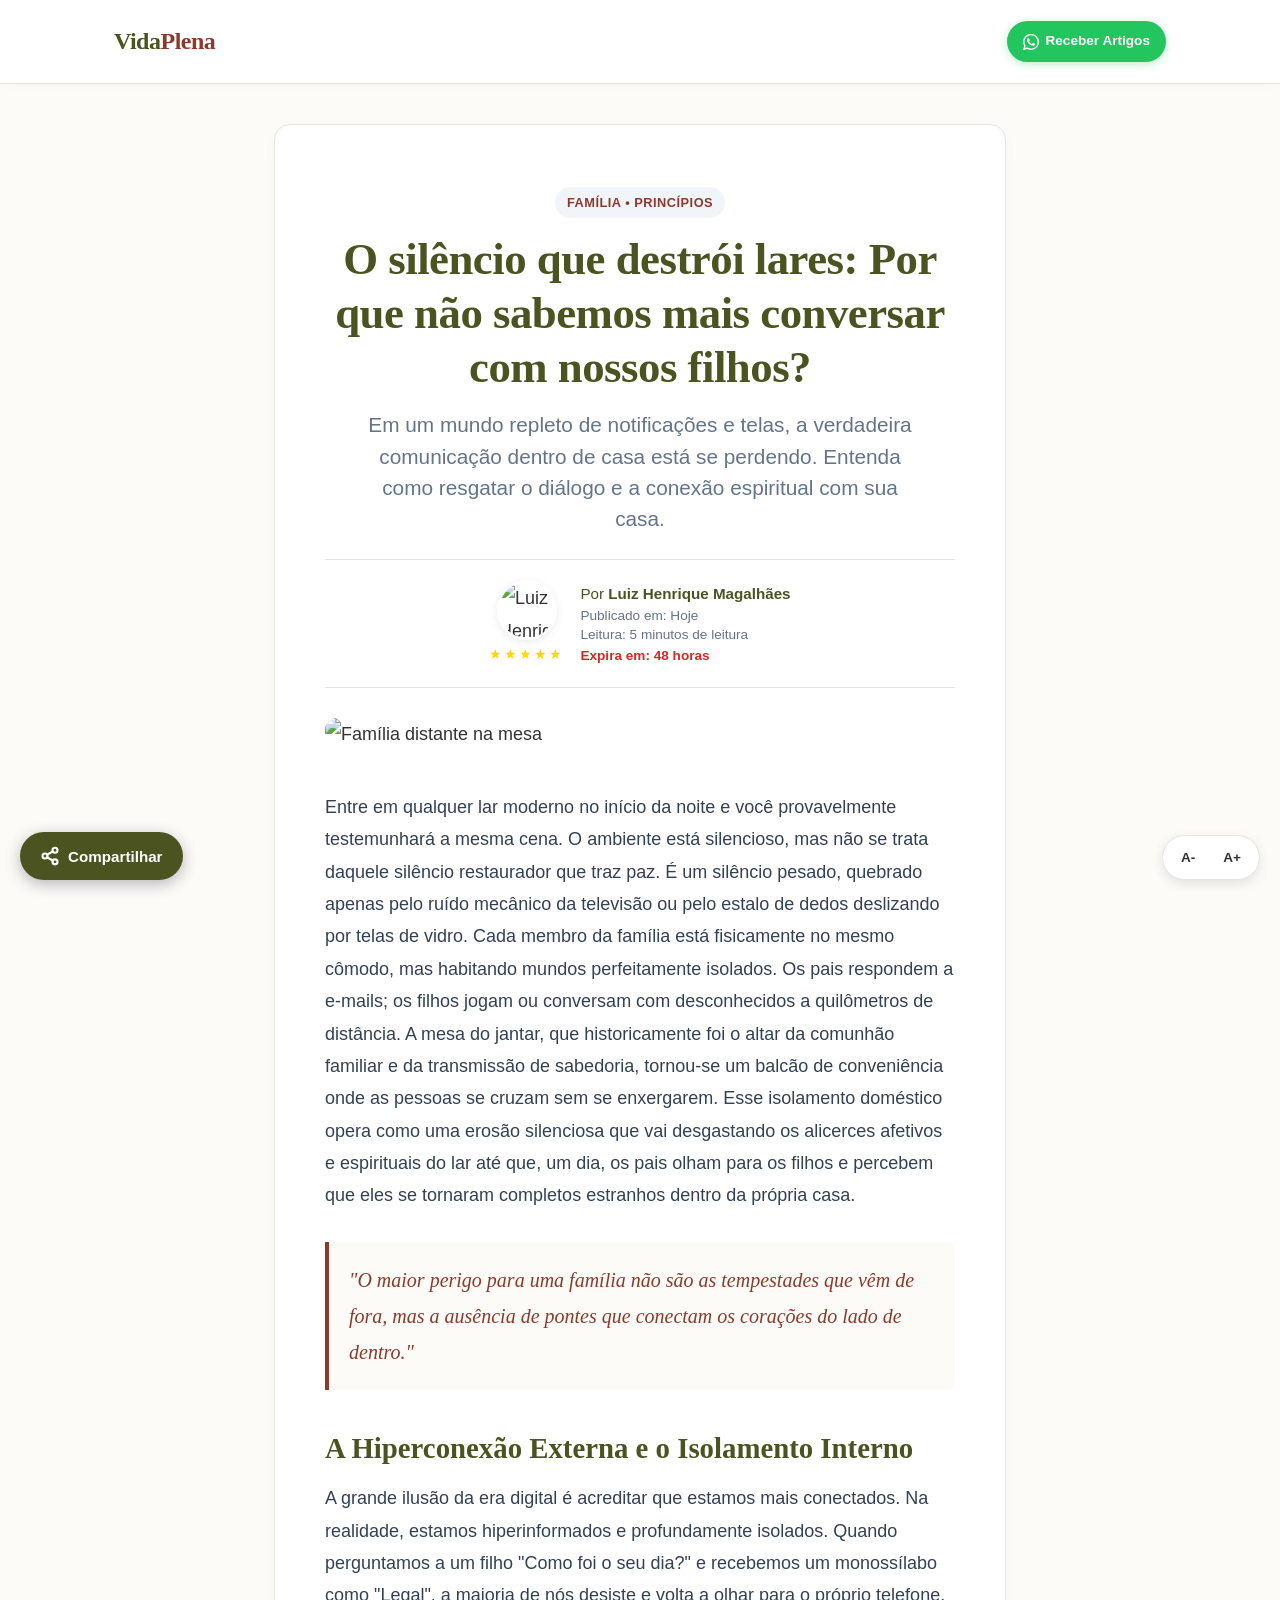
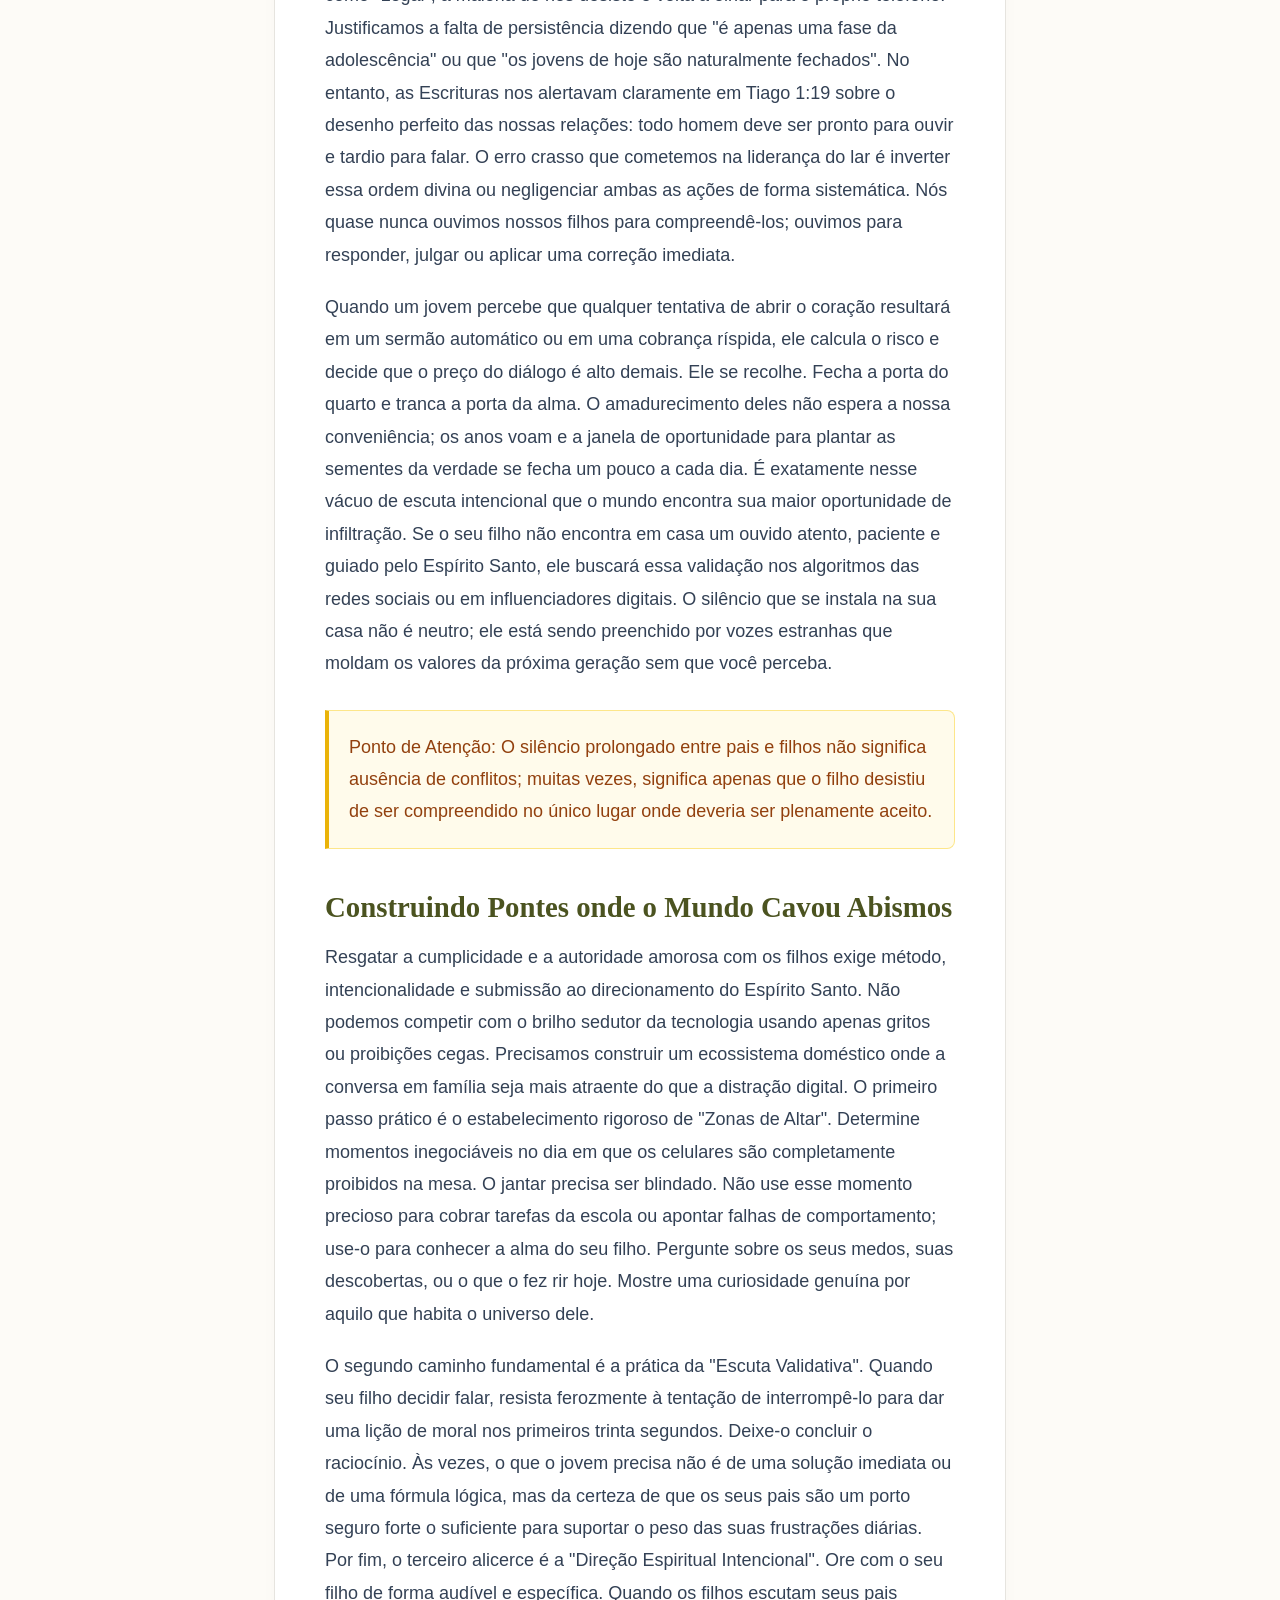
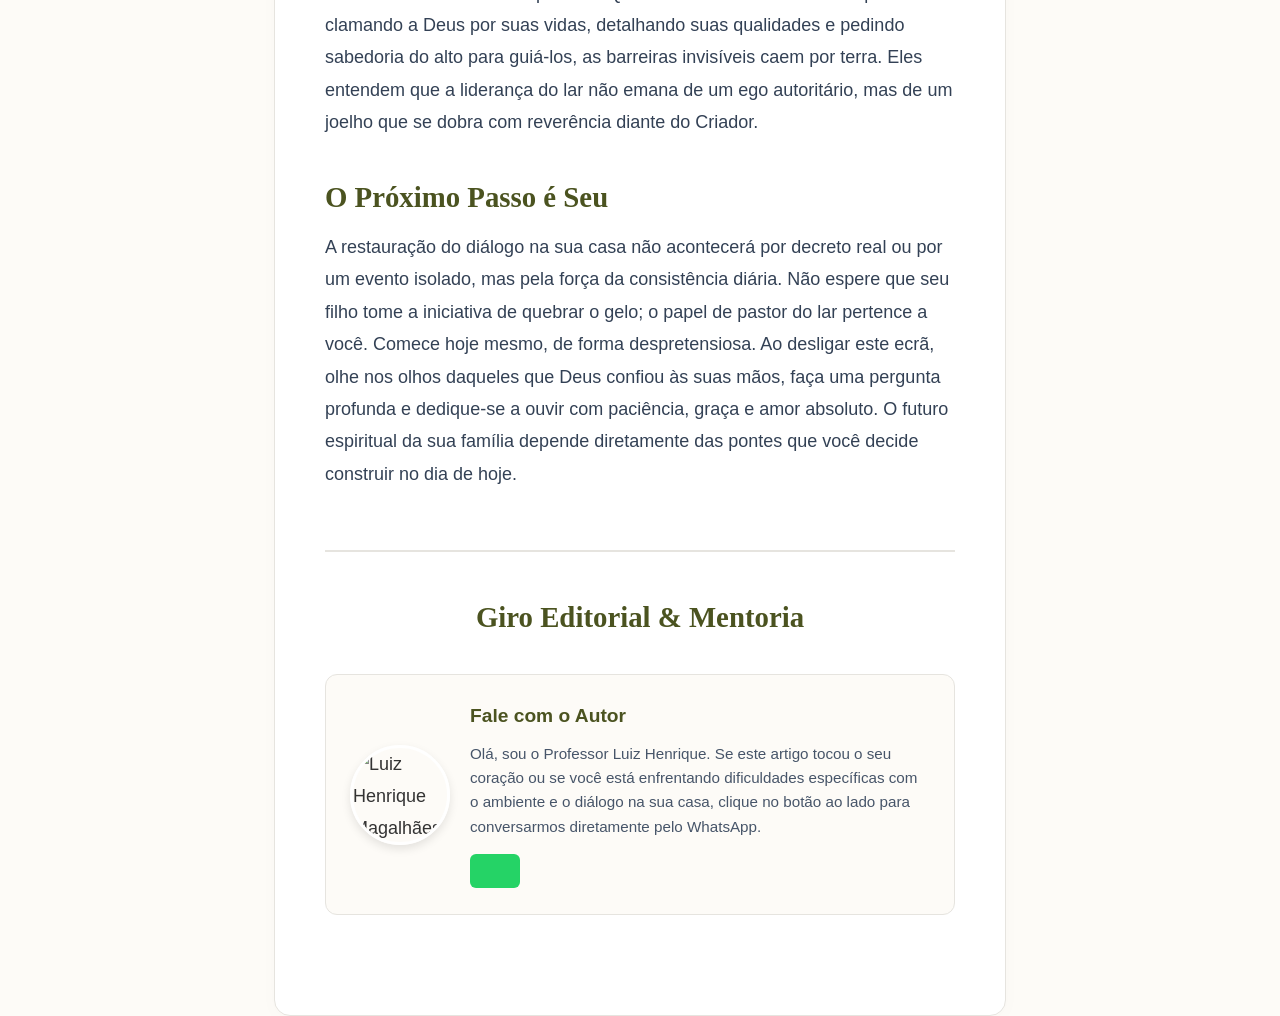
==== commit 2562b6a6: "Update index.html" ====
--- a/posts/artigo01/index.html
+++ b/posts/artigo01/index.html
@@ -23,119 +23,87 @@
         <div class="magazine-container-nav">
             <a href="../../index.html" class="magazine-logo">Vida<span>Plena</span></a>
             <div class="share-header-buttons">
-                <a href="https://chat.whatsapp.com/SEU_LINK_DO_GRUPO" target="_blank" rel="noopener noreferrer" class="btn-group-wa" title="Receber novos artigos">
-                    <svg viewBox="0 0 24 24" fill="none" stroke="currentColor" stroke-width="2.5" stroke-linecap="round" stroke-linejoin="round"><path d="M21 11.5a8.38 8.38 0 0 1-.9 3.8 8.5 8.5 0 0 1-7.6 4.7 8.38 8.38 0 0 1-3.8-.9L3 21l1.9-5.7a8.38 8.38 0 0 1-.9-3.8 8.5 8.5 0 0 1 4.7-7.6 8.38 8.38 0 0 1 3.8-.9h.5a8.48 8.48 0 0 1 8 8v.5z"></path></svg>
-                    <span class="btn-group-text">Receber Artigos</span>
+                <a href="https://chat.whatsapp.com/SEU_LINK_DO_GRUPO" target="_blank" class="btn-group-wa">
+                    <svg viewBox="0 0 24 24"><path d="M17.472 14.382c-.297-.149-1.758-.867-2.03-.967-.273-.099-.471-.148-.67.15-.197.297-.767.966-.94 1.164-.173.199-.347.223-.644.075-.297-.15-1.255-.463-2.39-1.475-.883-.788-1.48-1.761-1.653-2.059-.173-.297-.018-.458.13-.606.134-.133.298-.347.446-.52.149-.174.198-.298.298-.497.099-.198.05-.371-.025-.52-.075-.149-.669-1.612-.916-2.207-.242-.579-.487-.5-.669-.51a12.8 12.8 0 0 0-.57-.01c-.198 0-.52.074-.792.372-.272.297-1.04 1.016-1.04 2.479 0 1.462 1.065 2.875 1.213 3.074.149.198 2.096 3.2 5.077 4.487.709.306 1.262.489 1.694.625.712.227 1.36.195 1.871.118.571-.085 1.758-.719 2.006-1.413.248-.694.248-1.289.173-1.413-.074-.124-.272-.198-.57-.347m-5.421 7.403h-.004a9.87 9.87 0 0 1-5.031-1.378l-.361-.214-3.741.982.998-3.648-.235-.374a9.86 9.86 0 0 1-1.51-5.26c.001-5.45 4.436-9.884 9.888-9.884 2.64 0 5.122 1.03 6.988 2.898a9.825 9.825 0 0 1 2.893 6.994c-.003 5.45-4.437 9.884-9.885 9.884m8.413-18.297A11.815 11.815 0 0 0 12.05 0C5.495 0 .16 5.335.157 11.892c0 2.096.547 4.142 1.588 5.945L.057 24l6.305-1.654a11.882 11.882 0 0 0 5.683 1.448h.005c6.554 0 11.89-5.335 11.893-11.893a11.821 11.821 0 0 0-3.48-8.413Z"/></svg>
+                    Receber Artigos
                 </a>
             </div>
         </div>
     </nav>
 
-    <button onclick="shareThisPost()" class="floating-share-btn" title="Compartilhar este Artigo">
-        <svg viewBox="0 0 24 24" fill="none" stroke="currentColor" stroke-width="2.5" stroke-linecap="round" stroke-linejoin="round"><circle cx="18" cy="5" r="3"></circle><circle cx="6" cy="12" r="3"></circle><circle cx="18" cy="19" r="3"></circle><line x1="8.59" y1="13.51" x2="15.42" y2="17.49"></line><line x1="15.41" y1="6.51" x2="8.59" y2="10.49"></line></svg>
-        <span>Compartilhar</span>
+    <button onclick="shareThisPost()" class="floating-share-btn" title="Compartilhar este Artigo" style="position: fixed; bottom: 20px; left: 20px; background-color: var(--primary); color: #ffffff; border: none; height: 48px; padding: 0 20px; border-radius: 50px; display: flex; align-items: center; justify-content: center; gap: 8px; box-shadow: 0 4px 15px rgba(15, 23, 42, 0.3); cursor: pointer; z-index: 200; transition: all 0.3s ease; font-weight: 700; font-size: 0.95rem;">
+        <svg viewBox="0 0 24 24" fill="none" stroke="currentColor" style="width: 20px; height: 20px;" stroke-width="2.5" stroke-linecap="round" stroke-linejoin="round"><circle cx="18" cy="5" r="3"></circle><circle cx="6" cy="12" r="3"></circle><circle cx="18" cy="19" r="3"></circle><line x1="8.59" y1="13.51" x2="15.42" y2="17.49"></line><line x1="15.41" y1="6.51" x2="8.59" y2="10.49"></line></svg>
+        <span class="share-text-mobile">Compartilhar</span>
     </button>
 
-    <div class="accessibility-toolbar">
-        <button onclick="changeFontSize('decrease')">A-</button>
-        <button onclick="changeFontSize('increase')">A+</button>
+    <div class="accessibility-toolbar" style="position: fixed; bottom: 20px; right: 20px; background-color: #ffffff; border: 1px solid var(--border); padding: 6px; border-radius: 30px; box-shadow: 0 4px 12px rgba(0,0,0,0.1); display: flex; gap: 4px; z-index: 200;">
+        <button onclick="changeFontSize('decrease')" style="background: none; border: none; padding: 8px 12px; font-weight: 700; font-size: 0.85rem; cursor: pointer; color: var(--text-main); border-radius: 20px;">A-</button>
+        <button onclick="changeFontSize('increase')" style="background: none; border: none; padding: 8px 12px; font-weight: 700; font-size: 0.85rem; cursor: pointer; color: var(--text-main); border-radius: 20px;">A+</button>
     </div>
 
     <main class="container">
-        <article class="single-post" style="position: relative;">
+        <article class="single-post">
             
             <header class="post-header">
-                <div class="post-category">Família &bull; Princípios</div>
+                <span class="post-category">Família &bull; Princípios</span>
                 <h1 class="post-title">O silêncio que destrói lares: Por que não sabemos mais conversar com nossos filhos?</h1>
-                <p class="post-subtitle">Em um mundo repleto de notificações e telas, a verdadeira comunicação dentro de casa está se perdendo. Entenda como resgatar o diálogo e a conexão espiritual.</p>
+                <p class="post-subtitle">Em um mundo repleto de notificações e telas, a verdadeira comunicação dentro de casa está se perdendo. Entenda como resgatar o diálogo e a conexão espiritual com sua casa.</p>
                 
-                <div class="post-meta-profile">
-                    <div class="meta-profile-left">
-                        <img src="https://images.unsplash.com/photo-1472099645785-5658abf4ff4e?q=80&w=2070&auto=format&fit=crop" class="meta-author-photo" alt="Luiz Henrique Magalhães">
-                        <div class="meta-author-stars">★★★★★</div>
+                <div class="post-meta-profile" style="display: flex; align-items: center; justify-content: center; gap: 16px; margin-top: 25px; border-top: 1px solid var(--border); border-bottom: 1px solid var(--border); padding: 20px 0; text-align: left;">
+                    <div class="meta-profile-left" style="flex-shrink: 0; display: flex; flex-direction: column; align-items: center; gap: 5px;">
+                        <img src="https://images.unsplash.com/photo-1472099645785-5658abf4ff4e?q=80&w=2070&auto=format&fit=crop" class="meta-author-photo" style="width: 60px; height: 60px; border-radius: 50%; object-fit: cover; border: 2px solid #ffffff; box-shadow: 0 2px 8px rgba(0,0,0,0.08);" alt="Luiz Henrique Magalhães">
+                        <div class="meta-author-stars" style="color: #FFD700; font-size: 14px; letter-spacing: 2px; margin-top: -3px;">★★★★★</div>
                     </div>
-                    <div class="meta-profile-right">
-                        <div class="meta-row-1">Por <strong>Luiz Henrique Magalhães</strong></div>
+                    <div class="meta-profile-right" style="display: flex; flex-direction: column; font-size: 0.85rem; line-height: 1.4; color: #64748b;">
+                        <div class="meta-row-1" style="font-size: 0.95rem; color: var(--primary); margin-bottom: 2px;">Por <strong>Luiz Henrique Magalhães</strong></div>
                         <div class="meta-row-2">Publicado em: Hoje</div>
-                        <div class="meta-row-3">Leitura: 4 minutos de leitura</div>
+                        <div class="meta-row-3">Leitura: 5 minutos de leitura</div>
                         <div class="meta-row-4" style="color: #dc2626; font-weight: 700; margin-top: 2px;">Expira em: 48 horas</div>
                     </div>
                 </div>
             </header>
 
-            <div class="main-media-wrapper">
-                <img src="https://images.unsplash.com/photo-1511895426328-dc8714191300?q=80&w=2070&auto=format&fit=crop" class="post-feature-img" alt="Família distante na mesa">
-            </div>
+            <img src="https://images.unsplash.com/photo-1511895426328-dc8714191300?q=80&w=2070&auto=format&fit=crop" class="post-featured-image" alt="Família distante na mesa">
 
             <div id="article-body" class="post-content">
                 
-                <p>Entre em qualquer lar moderno no início da noite e você provavelmente testemunhará a mesma cena. O ambiente está silencioso, mas não se trata daquele silêncio restaurador que traz paz. É um silêncio pesado, quebrado apenas pelo ruído mecânico da televisão ou pelo estalo de dedos deslizando por telas de vidro. Cada membro da família está fisicamente no mesmo cômodo, mas habitando mundos perfeitamente isolados.</p>
+                <p>Entre em qualquer lar moderno no início da noite e você provavelmente testemunhará a mesma cena. O ambiente está silencioso, mas não se trata daquele silêncio restaurador que traz paz. É um silêncio pesado, quebrado apenas pelo ruído mecânico da televisão ou pelo estalo de dedos deslizando por telas de vidro. Cada membro da família está fisicamente no mesmo cômodo, mas habitando mundos perfeitamente isolados. Os pais respondem a e-mails; os filhos jogam ou conversam com desconhecidos a quilômetros de distância. A mesa do jantar, que historicamente foi o altar da comunhão familiar e da transmissão de sabedoria, tornou-se um balcão de conveniência onde as pessoas se cruzam sem se enxergarem. Esse isolamento doméstico opera como uma erosão silenciosa que vai desgastando os alicerces afetivos e espirituais do lar até que, um dia, os pais olham para os filhos e percebem que eles se tornaram completos estranhos dentro da própria casa.</p>
 
-                <blockquote style="font-family: Georgia, serif; border-left: 4px solid var(--accent); background: #fdfbf7; padding: 20px 25px; margin: 35px 0; font-style: italic; font-size: 1.2rem; color: #334155; border-radius: 0 8px 8px 0; line-height: 1.6; text-align: left;">
+                <blockquote>
                     "O maior perigo para uma família não são as tempestades que vêm de fora, mas a ausência de pontes que conectam os corações do lado de dentro."
                 </blockquote>
 
                 <h2>A Hiperconexão Externa e o Isolamento Interno</h2>
-                <p>A grande ilusão da era digital é acreditar que estamos mais conectados. Na realidade, estamos hiperinformados e profundamente isolados. Quando perguntamos a um filho "Como foi o seu dia?" e recebemos um monossílabo como "Legal", a maioria de nós desiste e volta a olhar para o próprio telefone. O erro crasso que cometemos na liderança do lar é inverter a ordem de Tiago 1:19: nós quase nunca ouvimos nossos filhos para compreendê-los; ouvimos para responder ou aplicar uma correção imediata.</p>
+                <p>A grande ilusão da era digital é acreditar que estamos mais conectados. Na realidade, estamos hiperinformados e profundamente isolados. Quando perguntamos a um filho "Como foi o seu dia?" e recebemos um monossílabo como "Legal", a maioria de nós desiste e volta a olhar para o próprio telefone. Justificamos a falta de persistência dizendo que "é apenas uma fase da adolescência" ou que "os jovens de hoje são naturalmente fechados". No entanto, as Escrituras nos alertavam claramente em Tiago 1:19 sobre o desenho perfeito das nossas relações: todo homem deve ser pronto para ouvir e tardio para falar. O erro crasso que cometemos na liderança do lar é inverter essa ordem divina ou negligenciar ambas as ações de forma sistemática. Nós quase nunca ouvimos nossos filhos para compreendê-los; ouvimos para responder, julgar ou aplicar uma correção imediata.</p>
 
                 <div class="affiliate-ad-container" style="display: none; margin: 30px 0; text-align: center;">
                     <a href="SEU_LINK_DE_AFILIADO_AQUI" target="_blank" rel="noopener noreferrer" style="display: block; border: 1px solid #e2e8f0; border-radius: 8px; overflow: hidden; box-shadow: 0 4px 10px rgba(0,0,0,0.05);">
                         <img src="URL_DA_IMAGEM_DO_PRODUTO" alt="Produto Recomendado" style="width: 100%; max-width: 600px; height: auto; display: block; margin: 0 auto; transition: transform 0.3s;">
                     </a>
                 </div>
-                <div class="callout" style="background-color: #fffbeb; border: 1px solid #fde68a; color: #92400e;">
-                    <strong>Ponto de Atenção:</strong> O silêncio prolongado entre pais e filhos não significa ausência de conflitos; muitas vezes, significa apenas que o filho desistiu de ser compreendido no único lugar onde deveria ser plenamente aceito.
+
+                <p>Quando um jovem percebe que qualquer tentativa de abrir o coração resultará em um sermão automático ou em uma cobrança ríspida, ele calcula o risco e decide que o preço do diálogo é alto demais. Ele se recolhe. Fecha a porta do quarto e tranca a porta da alma. O amadurecimento deles não espera a nossa conveniência; os anos voam e a janela de oportunidade para plantar as sementes da verdade se fecha um pouco a cada dia. É exatamente nesse vácuo de escuta intencional que o mundo encontra sua maior oportunidade de infiltração. Se o seu filho não encontra em casa um ouvido atento, paciente e guiado pelo Espírito Santo, ele buscará essa validação nos algoritmos das redes sociais ou em influenciadores digitais. O silêncio que se instala na sua casa não é neutro; ele está sendo preenchido por vozes estranhas que moldam os valores da próxima geração sem que você perceba.</p>
+
+                <div class="callout-box">
+                    <p>Ponto de Atenção: O silêncio prolongado entre pais e filhos não significa ausência de conflitos; muitas vezes, significa apenas que o filho desistiu de ser compreendido no único lugar onde deveria ser plenamente aceito.</p>
                 </div>
 
                 <h2>Construindo Pontes onde o Mundo Cavou Abismos</h2>
-                <p>O primeiro passo prático é o estabelecimento rigoroso de "Zonas de Altar". Determine momentos inegociáveis no dia em que os celulares são completamente proibidos na mesa. O jantar precisa ser blindado. Não use esse momento precioso para cobrar tarefas da escola ou apontar falhas de comportamento; use-o para conhecer a alma do seu filho.</p>
+                <p>Resgatar a cumplicidade e a autoridade amorosa com os filhos exige método, intencionalidade e submissão ao direcionamento do Espírito Santo. Não podemos competir com o brilho sedutor da tecnologia usando apenas gritos ou proibições cegas. Precisamos construir um ecossistema doméstico onde a conversa em família seja mais atraente do que a distração digital. O primeiro passo prático é o estabelecimento rigoroso de "Zonas de Altar". Determine momentos inegociáveis no dia em que os celulares são completamente proibidos na mesa. O jantar precisa ser blindado. Não use esse momento precioso para cobrar tarefas da escola ou apontar falhas de comportamento; use-o para conhecer a alma do seu filho. Pergunte sobre os seus medos, suas descobertas, ou o que o fez rir hoje. Mostre uma curiosidade genuína por aquilo que habita o universo dele.</p>
 
-                <p>O próximo passo é seu. A restauração do diálogo na sua casa não acontecerá por decreto real ou por um evento isolado, mas pela força da consistência diária. O futuro espiritual da sua família depende diretamente das pontes que você decide construir no dia de hoje.</p>
+                <p>O segundo caminho fundamental é a prática da "Escuta Validativa". Quando seu filho decidir falar, resista ferozmente à tentação de interrompê-lo para dar uma lição de moral nos primeiros trinta segundos. Deixe-o concluir o raciocínio. Às vezes, o que o jovem precisa não é de uma solução imediata ou de uma fórmula lógica, mas da certeza de que os seus pais são um porto seguro forte o suficiente para suportar o peso das suas frustrações diárias. Por fim, o terceiro alicerce é a "Direção Espiritual Intencional". Ore com o seu filho de forma audível e específica. Quando os filhos escutam seus pais clamando a Deus por suas vidas, detalhando suas qualidades e pedindo sabedoria do alto para guiá-los, as barreiras invisíveis caem por terra. Eles entendem que a liderança do lar não emana de um ego autoritário, mas de um joelho que se dobra com reverência diante do Criador.</p>
+
+                <h2>O Próximo Passo é Seu</h2>
+                <p>A restauração do diálogo na sua casa não acontecerá por decreto real ou por um evento isolado, mas pela força da consistência diária. Não espere que seu filho tome a iniciativa de quebrar o gelo; o papel de pastor do lar pertence a você. Comece hoje mesmo, de forma despretensiosa. Ao desligar este ecrã, olhe nos olhos daqueles que Deus confiou às suas mãos, faça uma pergunta profunda e dedique-se a ouvir com paciência, graça e amor absoluto. O futuro espiritual da sua família depende diretamente das pontes que você decide construir no dia de hoje.</p>
             </div>
 
-            <section class="business-desk" style="margin-top: 50px; border-top: 2px solid var(--border); padding-top: 40px;">
-                
-                <div class="pitch-box" style="background: linear-gradient(145deg, #4b5320, #2c3113); color: white; padding: 35px 25px; border-radius: 12px; text-align: center; box-shadow: 0 10px 30px rgba(75, 83, 32, 0.15);">
-                    <h2 style="color: #fde68a; margin-top: 0; font-size: 1.6rem; border: none; padding: 0;">Receba o Próximo Artigo em Primeira Mão</h2>
-                    <p style="font-size: 1.05rem; line-height: 1.6; color: #e2e8f0; margin-bottom: 25px;">Nossos ensaios sobre desenvolvimento familiar e princípios milenares não são publicados nas redes sociais. Eles são enviados exclusivamente no nosso grupo fechado de leitores no WhatsApp.</p>
-                    <a href="https://chat.whatsapp.com/SEU_LINK_DO_GRUPO" target="_blank" class="btn-pitch" style="display: inline-block; background: #25D366; color: white; font-weight: 800; font-size: 1.1rem; padding: 15px 30px; border-radius: 50px; text-decoration: none; text-transform: uppercase; box-shadow: 0 4px 15px rgba(37, 211, 102, 0.4); transition: 0.2s;">Entrar no Grupo de Leitores</a>
-                </div>
+            <section class="business-desk">
+                <h4 class="desk-title">Giro Editorial & Mentoria</h4>
 
-                <div class="author-block" style="display: flex; flex-direction: column; align-items: center; text-align: center; gap: 15px; background-color: #fdfbf7; padding: 30px 20px; border-radius: 12px; margin-top: 40px; border: 1px solid var(--border);">
-                    <img src="https://images.unsplash.com/photo-1472099645785-5658abf4ff4e?q=80&w=2070&auto=format&fit=crop" class="author-photo" alt="Luiz Henrique Magalhães" style="width: 100px; height: 100px; border-radius: 50%; object-fit: cover; border: 3px solid #ffffff; box-shadow: 0 4px 10px rgba(0,0,0,0.06);">
-                    <div class="author-info">
-                        <h4 style="margin-bottom: 8px; color: var(--primary); font-size: 1.25rem;">Luiz Henrique Magalhães</h4>
-                        <p style="margin-bottom: 20px; font-size: 0.95rem; color: #475569;">Professor, escritor e estudioso da teologia. Escreve semanalmente sobre como aplicar princípios milenares para fortalecer a família, a rotina e o caráter diante das angústias modernas.</p>
-                        <a href="https://wa.me/5533999333644?text=Olá%20Professor%20Luiz,%20li%20o%20artigo%20sobre%20o%20silêncio%20nos%20lares%20e%20gostaria%20de%20conversar." target="_blank" style="display: inline-flex; align-items: center; justify-content: center; background-color: var(--primary); color: #ffffff; font-weight: 700; font-size: 0.95rem; padding: 12px 20px; border-radius: 50px; text-decoration: none; box-shadow: 0 4px 12px rgba(75, 83, 32, 0.25);">Falar com o Autor</a>
-                    </div>
-                </div>
-
-            </section>
-        </article>
-    </main>
-
-    <footer class="site-footer" style="text-align: center; padding: 30px 0; margin-top: 40px; color: #64748b; font-size: 0.85rem; border-top: 1px solid var(--border); background-color: #ffffff;">
-        <div class="container"><p>&copy; 2026 Revista Vida Plena &bull; Sabedoria e Família.</p></div>
-    </footer>
-
-    <script>
-        function changeFontSize(action) {
-            const elements = document.querySelectorAll('#article-body p, #article-body h2, #article-body h3, #article-body li, #article-body blockquote');
-            elements.forEach(el => {
-                let currentSize = window.getComputedStyle(el).getPropertyValue('font-size');
-                let currentSizeNum = parseFloat(currentSize);
-                if (action === 'increase') el.style.fontSize = (currentSizeNum + 1) + 'px'; 
-                else if (action === 'decrease') el.style.fontSize = (currentSizeNum - 1) + 'px';
-            });
-        }
-
-        function shareThisPost() {
-            const currentUrl = window.location.href;
-            window.open("https://wa.me/?text=" + encodeURIComponent("Li este artigo na Revista Vida Plena e lembrei de você: " + currentUrl), "_blank");
-        }
-    </script>
-
-    <script type="module" src="../../metrics.js"></script>
-
-</body>
-</html>
+                <div class="author-bio-card">
+                    <img src="https://images.unsplash.com/photo-1472099645785-5658abf4ff4e?q=80&w=2070&auto=format&fit=crop" class="author-bio-img" alt="Luiz Henrique Magalhães">
+                    <div class="author-bio-content">
+                        <h4>Fale com o Autor</h4>
+                        <p>Olá, sou o Professor Luiz Henrique. Se este artigo tocou o seu coração ou se você está enfrentando dificuldades específicas com o ambiente e o diálogo na sua casa, clique no botão ao lado para conversarmos diretamente pelo WhatsApp.</p>
+                        <a href="https://wa.me/5533999333644?text=Olá%20Professor%20Luiz,%20li%20o%20artigo%20sobre%20o%20silêncio%20nos%20lares%20e%20gostaria%20de%20conversar." target="_blank" class="author-whatsapp-btn">
+                            <svg viewBox="0 0 24 24"><path d="M17.4
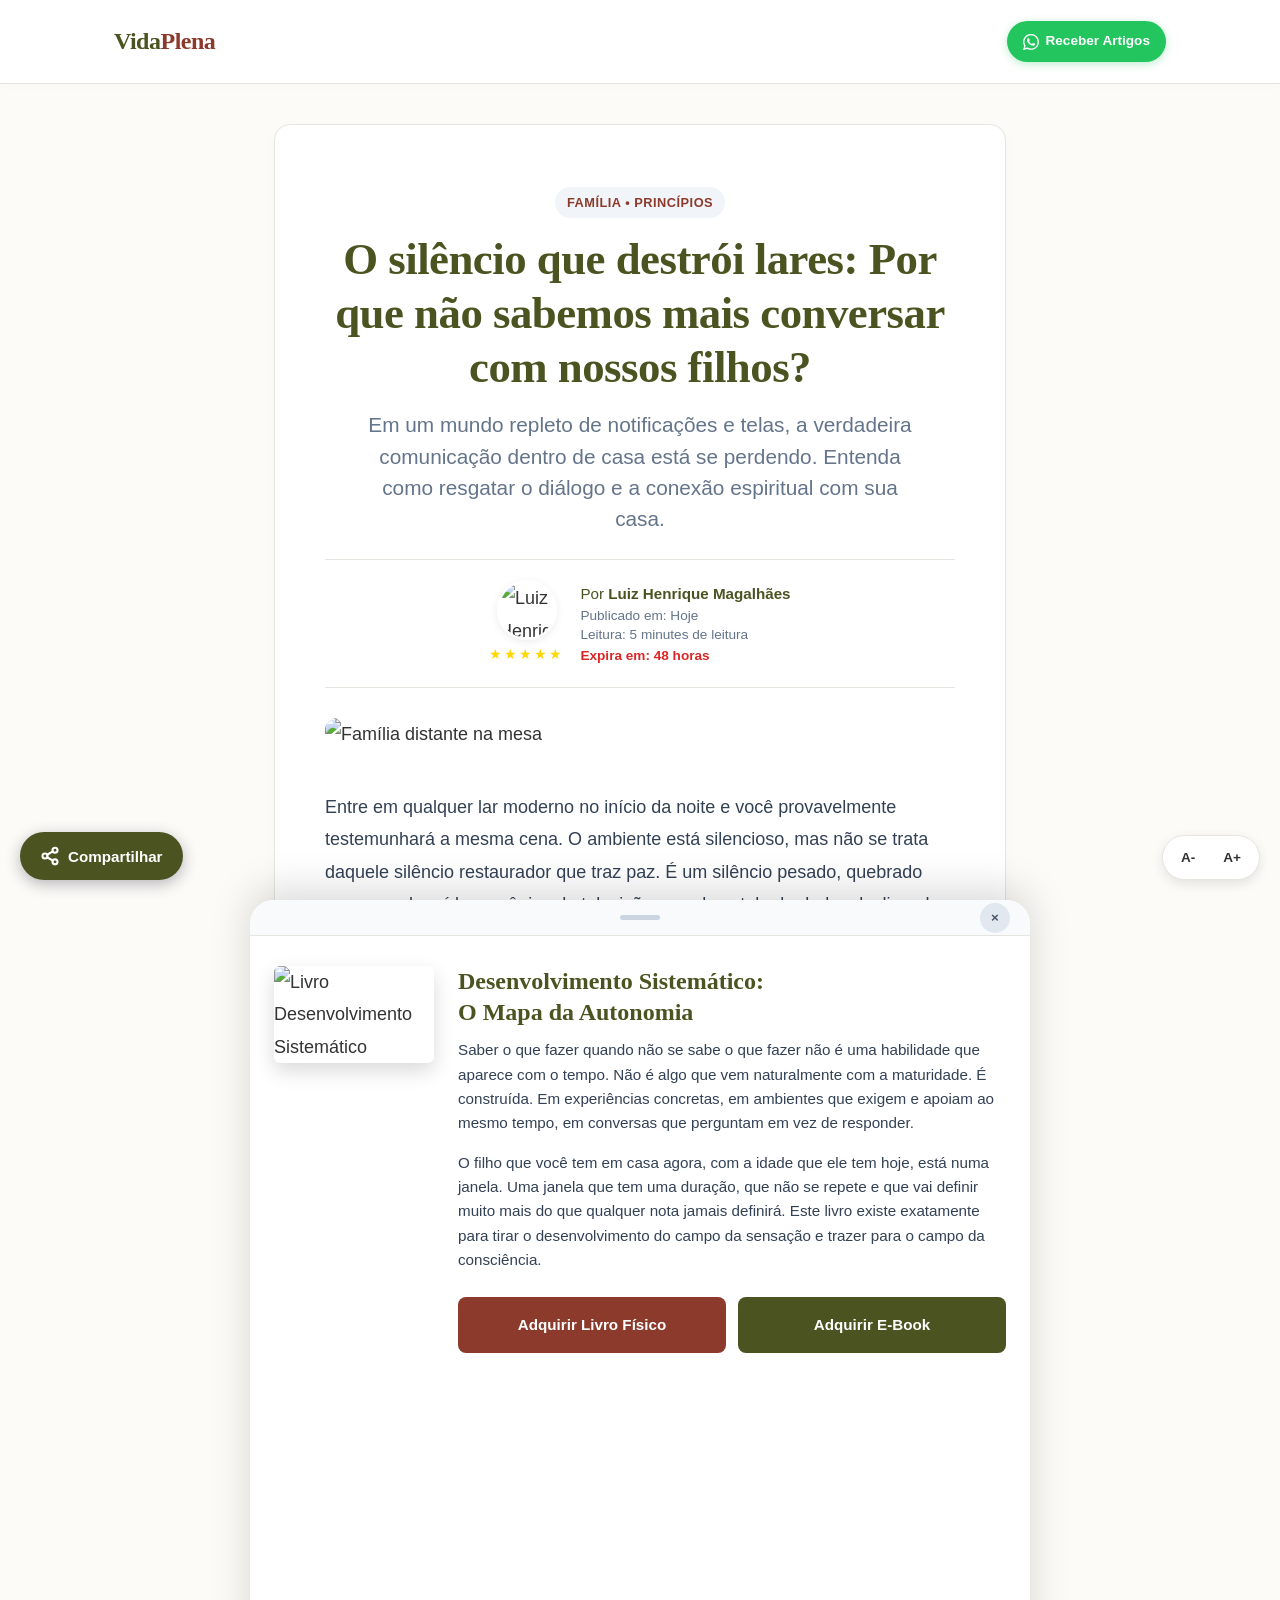
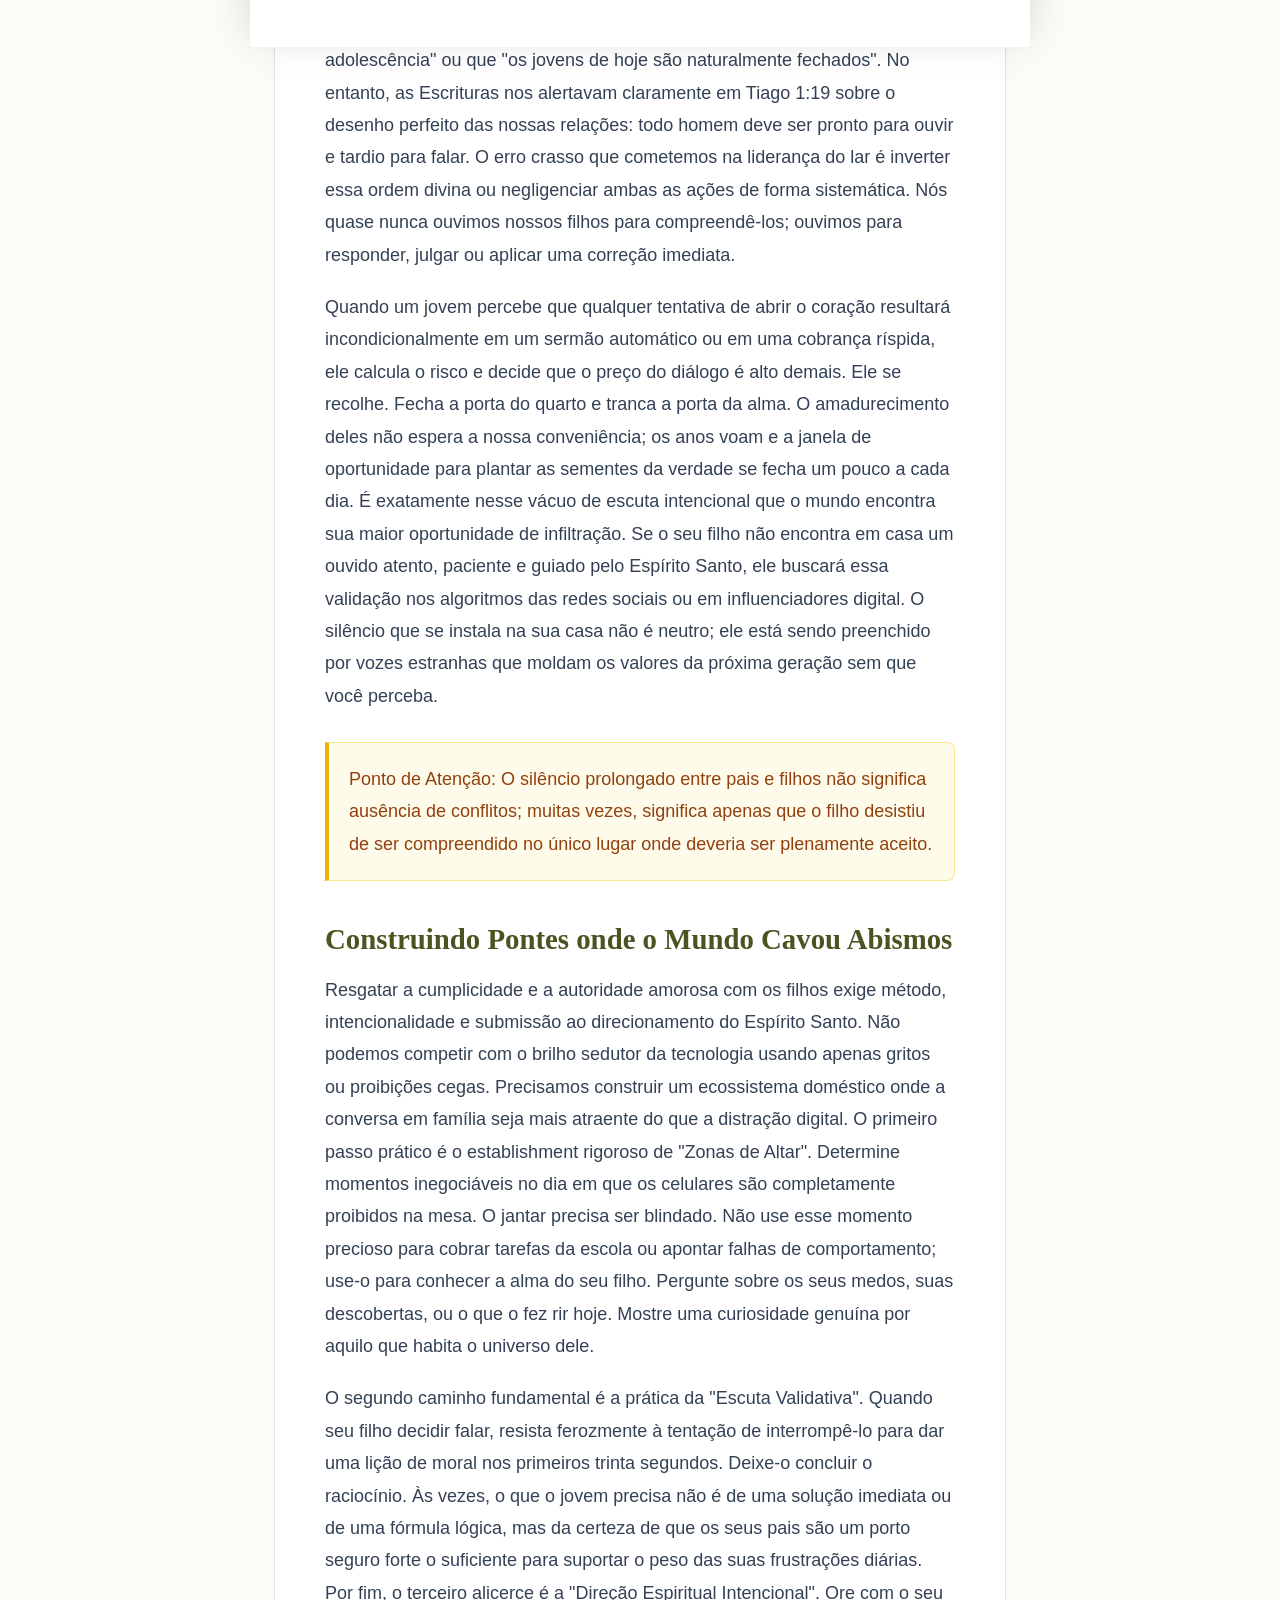
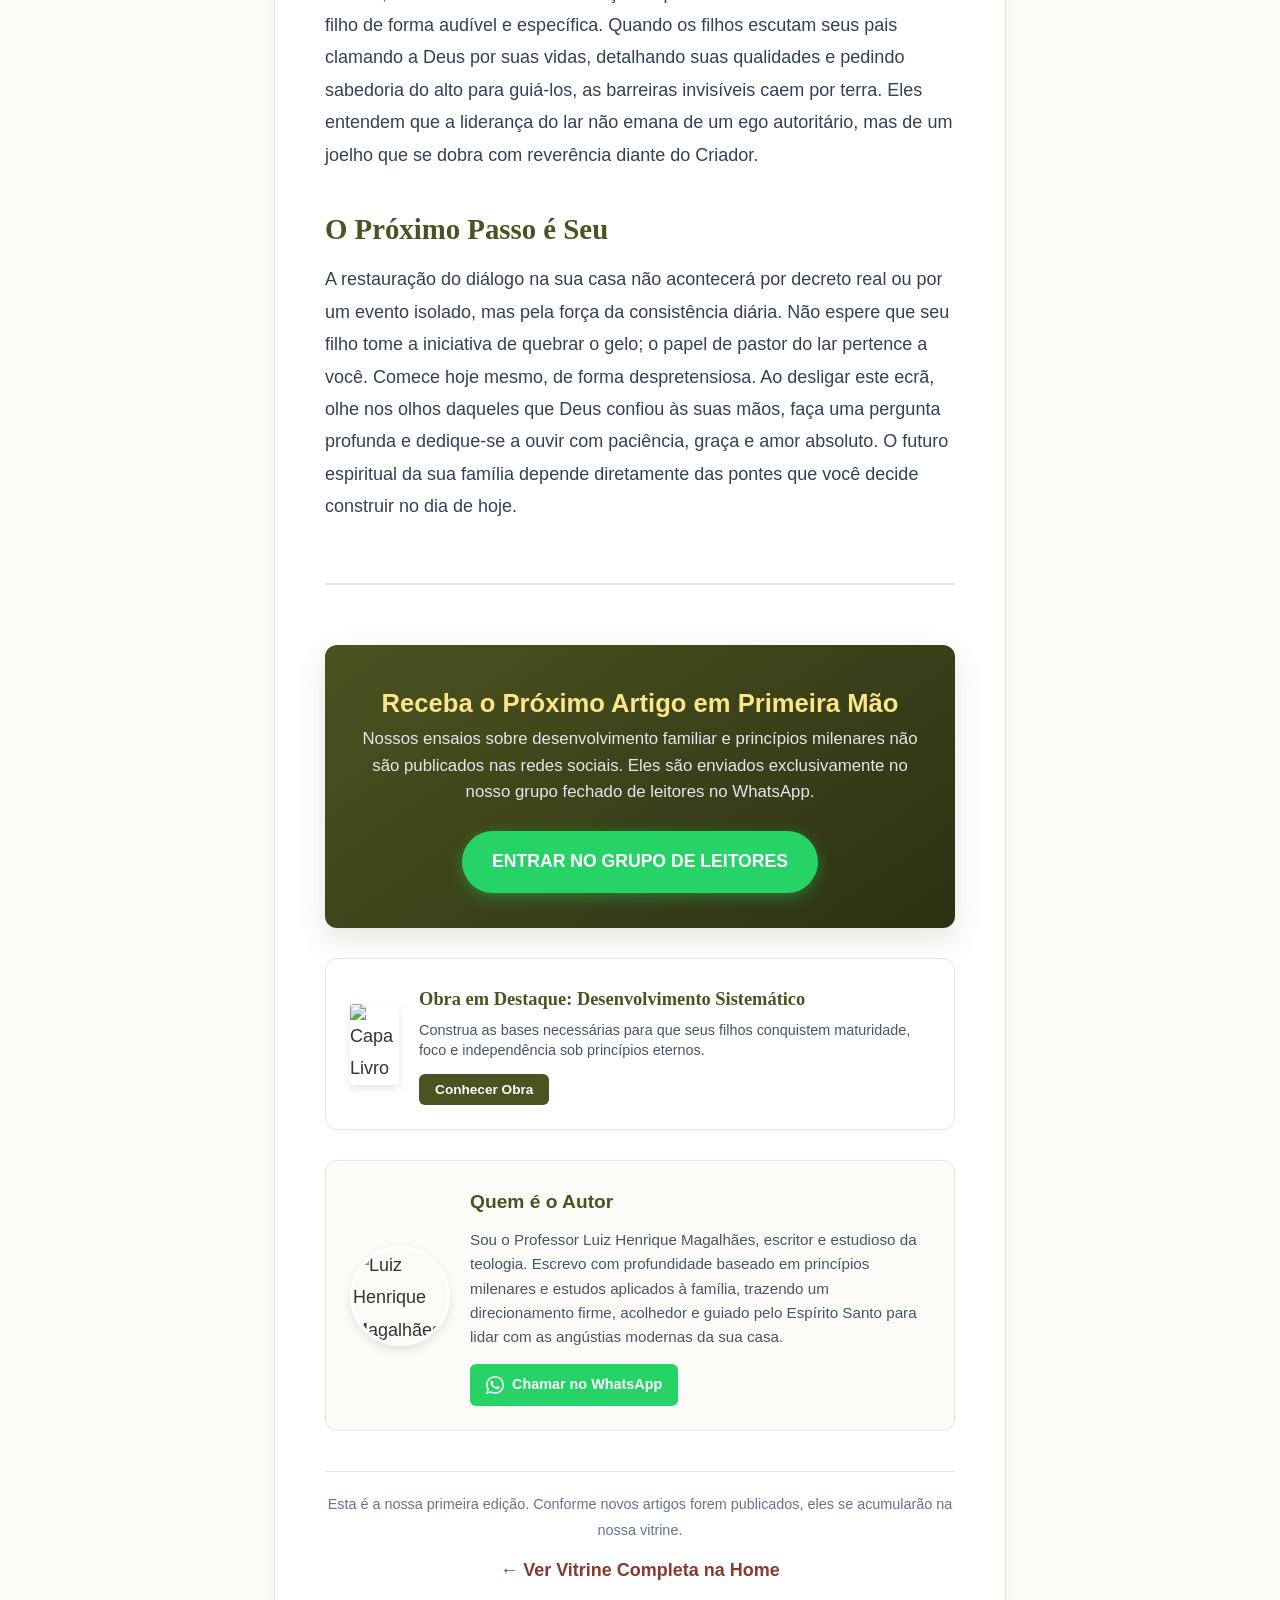
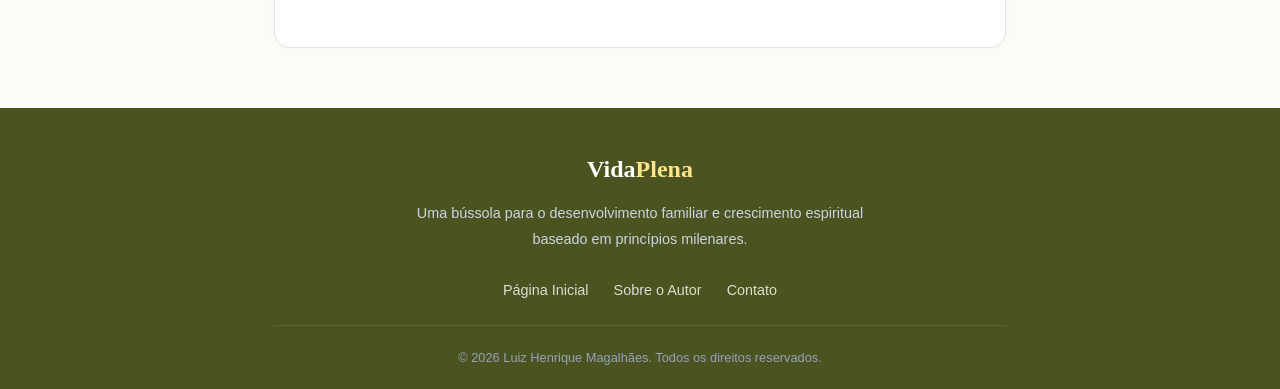
==== commit 951377cb: "Update index.html" ====
--- a/posts/artigo01/index.html
+++ b/posts/artigo01/index.html
@@ -16,6 +16,52 @@
     <meta property="whatsapp:image" content="https://images.unsplash.com/photo-1511895426328-dc8714191300?q=80&w=2070&auto=format&fit=crop">
     
     <link rel="stylesheet" href="../../style.css">
+    
+    <style>
+        /* CSS Adicional específico para o Painel Deslizante (Bottom Sheet) */
+        .bottom-sheet-overlay {
+            position: fixed; top: 0; left: 0; width: 100%; height: 100%;
+            background: rgba(15, 23, 42, 0.6); backdrop-filter: blur(4px);
+            z-index: 999; display: none; opacity: 0; transition: opacity 0.3s ease;
+        }
+        .bottom-sheet {
+            position: fixed; bottom: 0; left: 50%; transform: translateX(-50%) translateY(100%);
+            width: 100%; max-width: var(--container-width); height: 83vh;
+            background: #ffffff; border-radius: 24px 24px 0 0;
+            box-shadow: 0 -10px 40px rgba(0,0,0,0.15); z-index: 1000;
+            transition: transform 0.4s cubic-bezier(0.25, 1, 0.5, 1);
+            display: flex; flex-direction: column; overflow: hidden;
+        }
+        .bottom-sheet.active { transform: translateX(-50%) translateY(0); }
+        .sheet-header {
+            padding: 15px; display: flex; justify-content: center; align-items: center;
+            border-bottom: 1px solid var(--border); position: relative; background: #f8fafc;
+        }
+        .sheet-drag-handle { width: 40px; height: 5px; background: #cbd5e1; border-radius: 3px; }
+        .sheet-close-btn {
+            position: absolute; right: 20px; background: #e2e8f0; border: none;
+            width: 30px; height: 30px; border-radius: 50%; font-weight: bold;
+            cursor: pointer; display: flex; align-items: center; justify-content: center; color: #475569;
+        }
+        .sheet-content { padding: 30px 24px; overflow-y: auto; flex-grow: 1; }
+        .sheet-book-layout { display: flex; flex-direction: column; gap: 24px; align-items: center; }
+        @media (min-width: 600px) {
+            .sheet-book-layout { flex-direction: row; align-items: flex-start; }
+        }
+        .sheet-book-cover { width: 160px; border-radius: 6px; box-shadow: 0 8px 20px rgba(0,0,0,0.15); flex-shrink: 0; }
+        .sheet-book-info h3 { font-family: var(--font-heading); color: var(--primary); font-size: 1.5rem; margin-bottom: 10px; line-height: 1.3; }
+        .sheet-book-info p { font-size: 0.95rem; color: #334155; line-height: 1.6; margin-bottom: 15px; }
+        .sheet-actions { display: flex; flex-direction: column; gap: 12px; margin-top: 25px; width: 100%; }
+        @media (min-width: 480px) { .sheet-actions { flex-direction: row; } }
+        .btn-sheet-buy {
+            flex: 1; text-align: center; padding: 14px 20px; border-radius: 8px;
+            font-weight: bold; font-size: 0.95rem; transition: background 0.2s; display: block;
+        }
+        .btn-sheet-physical { background: var(--accent); color: white; }
+        .btn-sheet-physical:hover { background: #702f23; color: white; }
+        .btn-sheet-ebook { background: var(--primary); color: white; }
+        .btn-sheet-ebook:hover { background: #3a4119; color: white; }
+    </style>
 </head>
 <body>
 
@@ -57,7 +103,7 @@
                     <div class="meta-profile-right" style="display: flex; flex-direction: column; font-size: 0.85rem; line-height: 1.4; color: #64748b;">
                         <div class="meta-row-1" style="font-size: 0.95rem; color: var(--primary); margin-bottom: 2px;">Por <strong>Luiz Henrique Magalhães</strong></div>
                         <div class="meta-row-2">Publicado em: Hoje</div>
-                        <div class="meta-row-3">Leitura: 5 minutos de leitura</div>
+                        <div class="meta-row-3">Leitura: 5 minutes de leitura</div>
                         <div class="meta-row-4" style="color: #dc2626; font-weight: 700; margin-top: 2px;">Expira em: 48 horas</div>
                     </div>
                 </div>
@@ -66,7 +112,6 @@
             <img src="https://images.unsplash.com/photo-1511895426328-dc8714191300?q=80&w=2070&auto=format&fit=crop" class="post-featured-image" alt="Família distante na mesa">
 
             <div id="article-body" class="post-content">
-                
                 <p>Entre em qualquer lar moderno no início da noite e você provavelmente testemunhará a mesma cena. O ambiente está silencioso, mas não se trata daquele silêncio restaurador que traz paz. É um silêncio pesado, quebrado apenas pelo ruído mecânico da televisão ou pelo estalo de dedos deslizando por telas de vidro. Cada membro da família está fisicamente no mesmo cômodo, mas habitando mundos perfeitamente isolados. Os pais respondem a e-mails; os filhos jogam ou conversam com desconhecidos a quilômetros de distância. A mesa do jantar, que historicamente foi o altar da comunhão familiar e da transmissão de sabedoria, tornou-se um balcão de conveniência onde as pessoas se cruzam sem se enxergarem. Esse isolamento doméstico opera como uma erosão silenciosa que vai desgastando os alicerces afetivos e espirituais do lar até que, um dia, os pais olham para os filhos e percebem que eles se tornaram completos estranhos dentro da própria casa.</p>
 
                 <blockquote>
@@ -82,14 +127,14 @@
                     </a>
                 </div>
 
-                <p>Quando um jovem percebe que qualquer tentativa de abrir o coração resultará em um sermão automático ou em uma cobrança ríspida, ele calcula o risco e decide que o preço do diálogo é alto demais. Ele se recolhe. Fecha a porta do quarto e tranca a porta da alma. O amadurecimento deles não espera a nossa conveniência; os anos voam e a janela de oportunidade para plantar as sementes da verdade se fecha um pouco a cada dia. É exatamente nesse vácuo de escuta intencional que o mundo encontra sua maior oportunidade de infiltração. Se o seu filho não encontra em casa um ouvido atento, paciente e guiado pelo Espírito Santo, ele buscará essa validação nos algoritmos das redes sociais ou em influenciadores digitais. O silêncio que se instala na sua casa não é neutro; ele está sendo preenchido por vozes estranhas que moldam os valores da próxima geração sem que você perceba.</p>
+                <p>Quando um jovem percebe que qualquer tentativa de abrir o coração resultará incondicionalmente em um sermão automático ou em uma cobrança ríspida, ele calcula o risco e decide que o preço do diálogo é alto demais. Ele se recolhe. Fecha a porta do quarto e tranca a porta da alma. O amadurecimento deles não espera a nossa conveniência; os anos voam e a janela de oportunidade para plantar as sementes da verdade se fecha um pouco a cada dia. É exatamente nesse vácuo de escuta intencional que o mundo encontra sua maior oportunidade de infiltração. Se o seu filho não encontra em casa um ouvido atento, paciente e guiado pelo Espírito Santo, ele buscará essa validação nos algoritmos das redes sociais ou em influenciadores digital. O silêncio que se instala na sua casa não é neutro; ele está sendo preenchido por vozes estranhas que moldam os valores da próxima geração sem que você perceba.</p>
 
                 <div class="callout-box">
                     <p>Ponto de Atenção: O silêncio prolongado entre pais e filhos não significa ausência de conflitos; muitas vezes, significa apenas que o filho desistiu de ser compreendido no único lugar onde deveria ser plenamente aceito.</p>
                 </div>
 
                 <h2>Construindo Pontes onde o Mundo Cavou Abismos</h2>
-                <p>Resgatar a cumplicidade e a autoridade amorosa com os filhos exige método, intencionalidade e submissão ao direcionamento do Espírito Santo. Não podemos competir com o brilho sedutor da tecnologia usando apenas gritos ou proibições cegas. Precisamos construir um ecossistema doméstico onde a conversa em família seja mais atraente do que a distração digital. O primeiro passo prático é o estabelecimento rigoroso de "Zonas de Altar". Determine momentos inegociáveis no dia em que os celulares são completamente proibidos na mesa. O jantar precisa ser blindado. Não use esse momento precioso para cobrar tarefas da escola ou apontar falhas de comportamento; use-o para conhecer a alma do seu filho. Pergunte sobre os seus medos, suas descobertas, ou o que o fez rir hoje. Mostre uma curiosidade genuína por aquilo que habita o universo dele.</p>
+                <p>Resgatar a cumplicidade e a autoridade amorosa com os filhos exige método, intencionalidade e submissão ao direcionamento do Espírito Santo. Não podemos competir com o brilho sedutor da tecnologia usando apenas gritos ou proibições cegas. Precisamos construir um ecossistema doméstico onde a conversa em família seja mais atraente do que a distração digital. O primeiro passo prático é o establishment rigoroso de "Zonas de Altar". Determine momentos inegociáveis no dia em que os celulares são completamente proibidos na mesa. O jantar precisa ser blindado. Não use esse momento precioso para cobrar tarefas da escola ou apontar falhas de comportamento; use-o para conhecer a alma do seu filho. Pergunte sobre os seus medos, suas descobertas, ou o que o fez rir hoje. Mostre uma curiosidade genuína por aquilo que habita o universo dele.</p>
 
                 <p>O segundo caminho fundamental é a prática da "Escuta Validativa". Quando seu filho decidir falar, resista ferozmente à tentação de interrompê-lo para dar uma lição de moral nos primeiros trinta segundos. Deixe-o concluir o raciocínio. Às vezes, o que o jovem precisa não é de uma solução imediata ou de uma fórmula lógica, mas da certeza de que os seus pais são um porto seguro forte o suficiente para suportar o peso das suas frustrações diárias. Por fim, o terceiro alicerce é a "Direção Espiritual Intencional". Ore com o seu filho de forma audível e específica. Quando os filhos escutam seus pais clamando a Deus por suas vidas, detalhando suas qualidades e pedindo sabedoria do alto para guiá-los, as barreiras invisíveis caem por terra. Eles entendem que a liderança do lar não emana de um ego autoritário, mas de um joelho que se dobra com reverência diante do Criador.</p>
 
@@ -98,12 +143,122 @@
             </div>
 
             <section class="business-desk">
-                <h4 class="desk-title">Giro Editorial & Mentoria</h4>
-
-                <div class="author-bio-card">
+                
+                <div class="pitch-box" style="background: linear-gradient(145deg, #4b5320, #2c3113); color: white; padding: 35px 25px; border-radius: 12px; margin-top: 20px; text-align: center; box-shadow: 0 10px 30px rgba(75, 83, 32, 0.15);">
+                    <h2 style="color: #fde68a; margin-top: 0; font-size: 1.6rem; border: none; padding: 0;">Receba o Próximo Artigo em Primeira Mão</h2>
+                    <p style="font-size: 1.05rem; line-height: 1.6; color: #e2e8f0; margin-bottom: 25px;">Nossos ensaios sobre desenvolvimento familiar e princípios milenares não são publicados nas redes sociais. Eles são enviados exclusivamente no nosso grupo fechado de leitores no WhatsApp.</p>
+                    <a href="https://chat.whatsapp.com/SEU_LINK_DO_GRUPO" target="_blank" class="btn-pitch" style="display: inline-block; background: #25D366; color: white; font-weight: 800; font-size: 1.1rem; padding: 15px 30px; border-radius: 50px; text-decoration: none; text-transform: uppercase; box-shadow: 0 4px 15px rgba(37, 211, 102, 0.4); transition: 0.2s;">Entrar no Grupo de Leitores</a>
+                </div>
+
+                <div class="book-promo-card" style="background: #ffffff; border: 1px solid var(--border); border-radius: 12px; padding: 24px; margin-top: 30px; display: flex; gap: 20px; align-items: center; box-shadow: 0 4px 12px rgba(0,0,0,0.02);">
+                    <img src="https://images.unsplash.com/photo-1544947950-fa07a98d237f?q=80&w=1974&auto=format&fit=crop" style="width: 75px; border-radius: 4px; box-shadow: 0 4px 8px rgba(0,0,0,0.1);" alt="Capa Livro">
+                    <div style="flex-grow: 1;">
+                        <h4 style="font-family: var(--font-heading); color: var(--primary); font-size: 1.15rem; margin-bottom: 4px;">Obra em Destaque: Desenvolvimento Sistemático</h4>
+                        <p style="font-size: 0.9rem; color: #475569; margin-bottom: 12px; line-height: 1.4;">Construa as bases necessárias para que seus filhos conquistem maturidade, foco e independência sob princípios eternos.</p>
+                        <button onclick="openBookSheet()" style="background: var(--primary); color: white; border: none; padding: 8px 16px; font-weight: bold; border-radius: 6px; font-size: 0.85rem; cursor: pointer; transition: background 0.2s;">Conhecer Obra</button>
+                    </div>
+                </div>
+
+                <div class="author-bio-card" style="margin-top: 30px;">
                     <img src="https://images.unsplash.com/photo-1472099645785-5658abf4ff4e?q=80&w=2070&auto=format&fit=crop" class="author-bio-img" alt="Luiz Henrique Magalhães">
                     <div class="author-bio-content">
-                        <h4>Fale com o Autor</h4>
-                        <p>Olá, sou o Professor Luiz Henrique. Se este artigo tocou o seu coração ou se você está enfrentando dificuldades específicas com o ambiente e o diálogo na sua casa, clique no botão ao lado para conversarmos diretamente pelo WhatsApp.</p>
+                        <h4>Quem é o Autor</h4>
+                        <p>Sou o Professor Luiz Henrique Magalhães, escritor e estudioso da teologia. Escrevo com profundidade baseado em princípios milenares e estudos aplicados à família, trazendo um direcionamento firme, acolhedor e guiado pelo Espírito Santo para lidar com as angústias modernas da sua casa.</p>
                         <a href="https://wa.me/5533999333644?text=Olá%20Professor%20Luiz,%20li%20o%20artigo%20sobre%20o%20silêncio%20nos%20lares%20e%20gostaria%20de%20conversar." target="_blank" class="author-whatsapp-btn">
-                            <svg viewBox="0 0 24 24"><path d="M17.4
+                            <svg viewBox="0 0 24 24"><path d="M17.472 14.382c-.297-.149-1.758-.867-2.03-.967-.273-.099-.471-.148-.67.15-.197.297-.767.966-.94 1.164-.173.199-.347.223-.644.075-.297-.15-1.255-.463-2.39-1.475-.883-.788-1.48-1.761-1.653-2.059-.173-.297-.018-.458.13-.606.134-.133.298-.347.446-.52.149-.174.198-.298.298-.497.099-.198.05-.371-.025-.52-.075-.149-.669-1.612-.916-2.207-.242-.579-.487-.5-.669-.51a12.8 12.8 0 0 0-.57-.01c-.198 0-.52.074-.792.372-.272.297-1.04 1.016-1.04 2.479 0 1.462 1.065 2.875 1.213 3.074.149.198 2.096 3.2 5.077 4.487.709.306 1.262.489 1.694.625.712.227 1.36.195 1.871.118.571-.085 1.758-.719 2.006-1.413.248-.694.248-1.289.173-1.413-.074-.124-.272-.198-.57-.347m-5.421 7.403h-.004a9.87 9.87 0 0 1-5.031-1.378l-.361-.214-3.741.982.998-3.648-.235-.374a9.86 9.86 0 0 1-1.51-5.26c.001-5.45 4.436-9.884 9.888-9.884 2.64 0 5.122 1.03 6.988 2.898a9.825 9.825 0 0 1 2.893 6.994c-.003 5.45-4.437 9.884-9.885 9.884m8.413-18.297A11.815 11.815 0 0 0 12.05 0C5.495 0 .16 5.335.157 11.892c0 2.096.547 4.142 1.588 5.945L.057 24l6.305-1.654a11.882 11.882 0 0 0 5.683 1.448h.005c6.554 0 11.89-5.335 11.893-11.893a11.821 11.821 0 0 0-3.48-8.413Z"/></svg>
+                            Chamar no WhatsApp
+                        </a>
+                    </div>
+                </div>
+
+                <div style="text-align: center; margin-top: 35px; border-top: 1px solid var(--border); padding-top: 20px;">
+                    <p style="font-size: 0.9rem; color: #64748b;">Esta é a nossa primeira edição. Conforme novos artigos forem publicados, eles se acumularão na nossa vitrine.</p>
+                    <a href="../../index.html" style="display: inline-block; margin-top: 10px; font-weight: bold; color: var(--accent);">← Ver Vitrine Completa na Home</a>
+                </div>
+            </section>
+        </article>
+    </main>
+
+    <div class="bottom-sheet-overlay" id="sheetOverlay" onclick="closeBookSheet()"></div>
+    <div class="bottom-sheet" id="bookSheet">
+        <div class="sheet-header">
+            <div class="sheet-drag-handle"></div>
+            <button class="sheet-close-btn" onclick="closeBookSheet()">&times;</button>
+        </div>
+        <div class="sheet-content">
+            <div class="sheet-book-layout">
+                <img src="https://images.unsplash.com/photo-1544947950-fa07a98d237f?q=80&w=1974&auto=format&fit=crop" class="sheet-book-cover" alt="Livro Desenvolvimento Sistemático">
+                <div class="sheet-book-info">
+                    <h3>Desenvolvimento Sistemático:<br>O Mapa da Autonomia</h3>
+                    <p>Saber o que fazer quando não se sabe o que fazer não é uma habilidade que aparece com o tempo. Não é algo que vem naturalmente com a maturidade. É construída. Em experiências concretas, em ambientes que exigem e apoiam ao mesmo tempo, em conversas que perguntam em vez de responder.</p>
+                    <p>O filho que você tem em casa agora, com a idade que ele tem hoje, está numa janela. Uma janela que tem uma duração, que não se repete e que vai definir muito mais do que qualquer nota jamais definirá. Este livro existe exatamente para tirar o desenvolvimento do campo da sensação e trazer para o campo da consciência.</p>
+                    
+                    <div class="sheet-actions">
+                        <a href="https://wa.me/5533999333644?text=Quero%20adquirir%20o%20Livro%20Físico%20Desenvolvimento%20Sistemático" target="_blank" class="btn-sheet-buy btn-sheet-physical">Adquirir Livro Físico</a>
+                        <a href="https://wa.me/5533999333644?text=Quero%20adquirir%20o%20E-book%20Desenvolvimento%20Sistemático" target="_blank" class="btn-sheet-buy btn-sheet-ebook">Adquirir E-Book</a>
+                    </div>
+                </div>
+            </div>
+        </div>
+    </div>
+
+    <footer class="site-footer">
+        <div class="container">
+            <h3 class="footer-logo">Vida<span>Plena</span></h3>
+            <p class="footer-desc">Uma bússola para o desenvolvimento familiar e crescimento espiritual baseado em princípios milenares.</p>
+            <div class="footer-links">
+                <a href="../../index.html">Página Inicial</a>
+                <a href="#">Sobre o Autor</a>
+                <a href="#">Contato</a>
+            </div>
+            <div class="footer-copy">
+                &copy; 2026 Luiz Henrique Magalhães. Todos os direitos reservados.
+            </div>
+        </div>
+    </footer>
+
+    <script type="module" src="../../metrics.js"></script>
+
+    <script>
+        // Funções do Painel Deslizante (Bottom Sheet)
+        function openBookSheet() {
+            const overlay = document.getElementById('sheetOverlay');
+            const sheet = document.getElementById('bookSheet');
+            overlay.style.display = 'block';
+            setTimeout(() => {
+                overlay.style.opacity = '1';
+                sheet.classList.add('active');
+            }, 10);
+            document.body.style.overflow = 'hidden'; // Bloqueia scroll do fundo
+        }
+
+        function closeBookSheet() {
+            const overlay = document.getElementById('sheetOverlay');
+            const sheet = document.getElementById('bookSheet');
+            overlay.style.opacity = '0';
+            sheet.classList.remove('active');
+            setTimeout(() => {
+                overlay.style.display = 'none';
+            }, 300);
+            document.body.style.overflow = ''; // Libera scroll
+        }
+
+        // Sistema de Acessibilidade
+        function changeFontSize(action) {
+            const elements = document.querySelectorAll('#article-body p, #article-body h2, #article-body h3, #article-body li, #article-body blockquote');
+            elements.forEach(el => {
+                let currentSize = window.getComputedStyle(el).getPropertyValue('font-size');
+                let currentSizeNum = parseFloat(currentSize);
+                if (action === 'increase') el.style.fontSize = (currentSizeNum + 1) + 'px'; 
+                else if (action === 'decrease') el.style.fontSize = (currentSizeNum - 1) + 'px';
+            });
+        }
+
+        // Disparo de Compartilhamento WhatsApp
+        function shareThisPost() {
+            const currentUrl = window.location.href;
+            window.open("https://wa.me/?text=" + encodeURIComponent("Li este artigo na Revista Vida Plena e lembrei de você: " + currentUrl), "_blank");
+        }
+    </script>
+</body>
+</html>
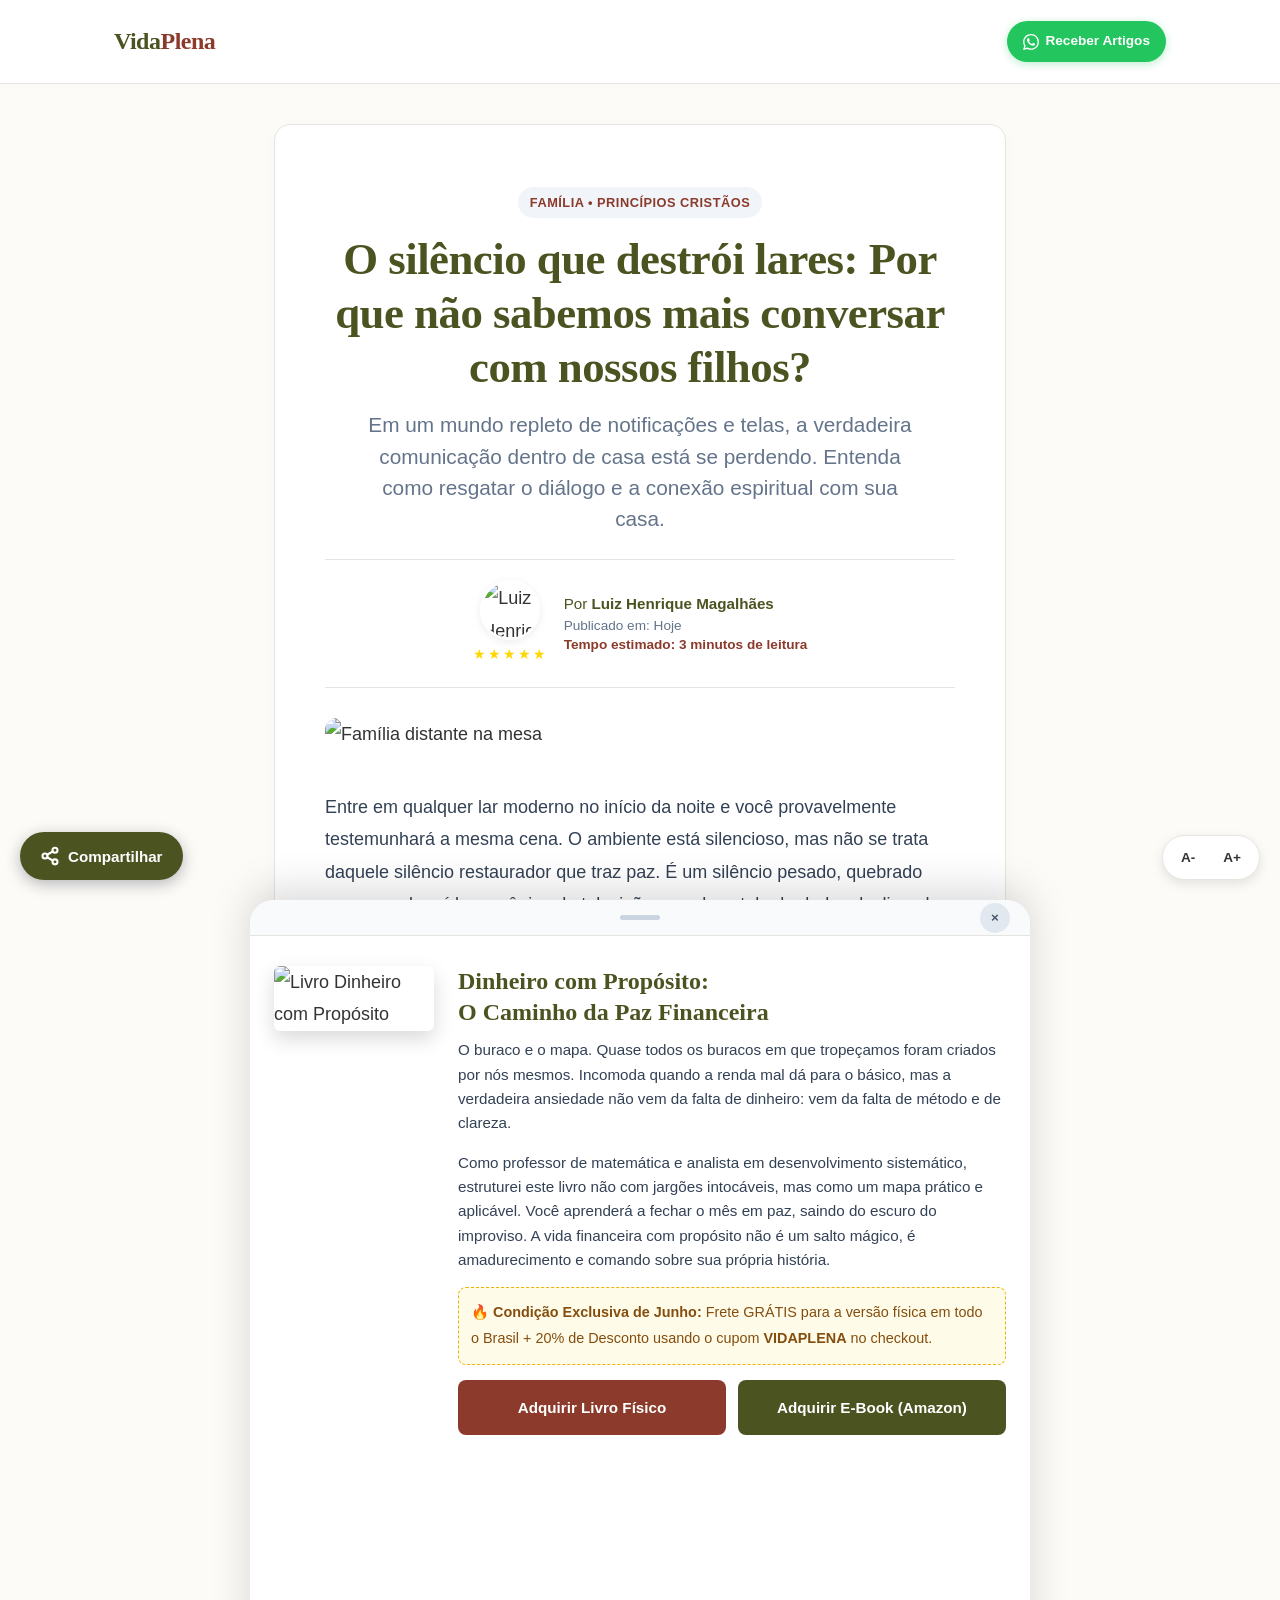
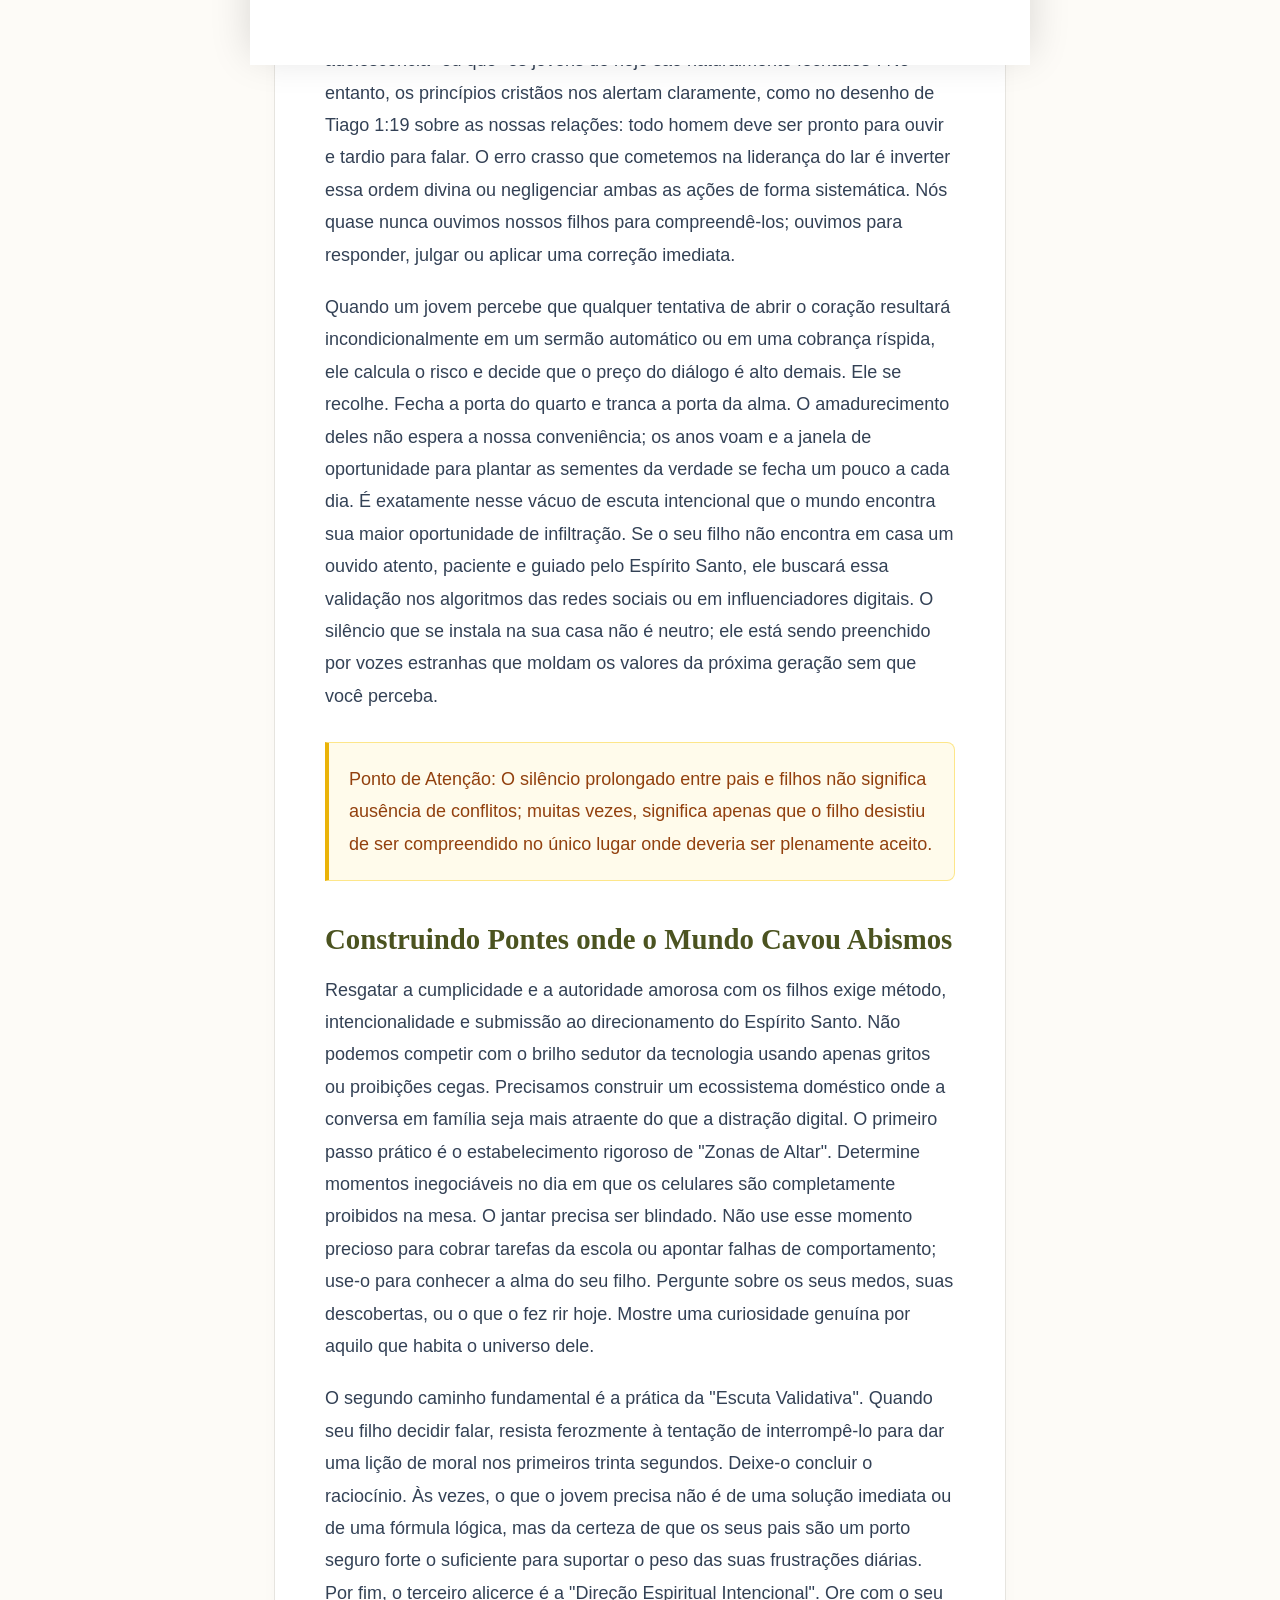
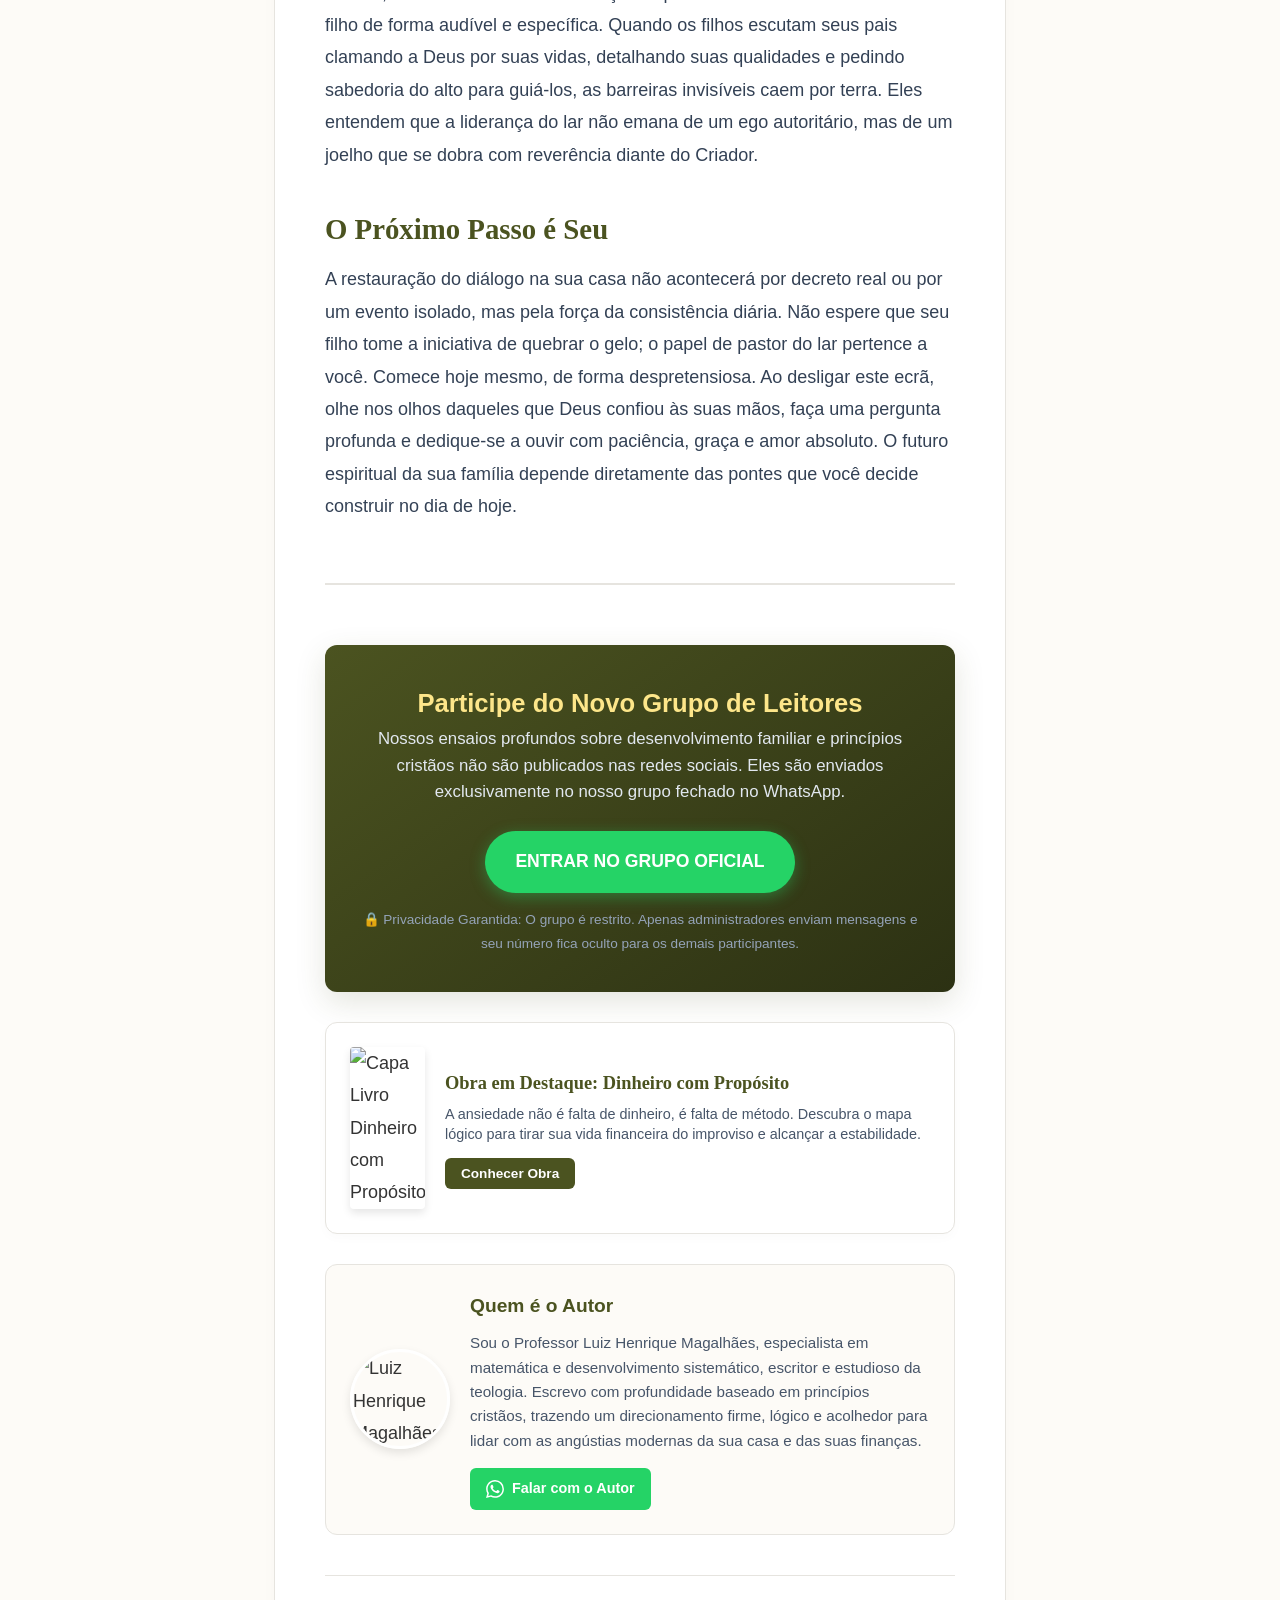
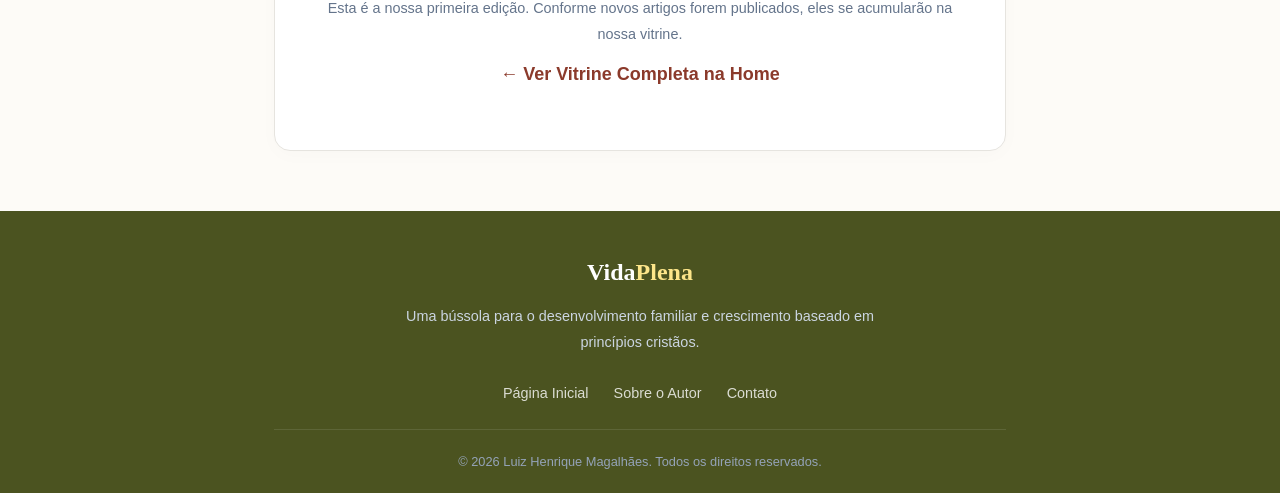
==== commit 9506e783: "Update index.html" ====
--- a/posts/artigo01/index.html
+++ b/posts/artigo01/index.html
@@ -26,7 +26,7 @@
         }
         .bottom-sheet {
             position: fixed; bottom: 0; left: 50%; transform: translateX(-50%) translateY(100%);
-            width: 100%; max-width: var(--container-width); height: 83vh;
+            width: 100%; max-width: var(--container-width); height: 85vh;
             background: #ffffff; border-radius: 24px 24px 0 0;
             box-shadow: 0 -10px 40px rgba(0,0,0,0.15); z-index: 1000;
             transition: transform 0.4s cubic-bezier(0.25, 1, 0.5, 1);
@@ -51,11 +51,12 @@
         .sheet-book-cover { width: 160px; border-radius: 6px; box-shadow: 0 8px 20px rgba(0,0,0,0.15); flex-shrink: 0; }
         .sheet-book-info h3 { font-family: var(--font-heading); color: var(--primary); font-size: 1.5rem; margin-bottom: 10px; line-height: 1.3; }
         .sheet-book-info p { font-size: 0.95rem; color: #334155; line-height: 1.6; margin-bottom: 15px; }
-        .sheet-actions { display: flex; flex-direction: column; gap: 12px; margin-top: 25px; width: 100%; }
+        .promo-alert { background-color: #fefce8; border: 1px dashed #eab308; padding: 12px; border-radius: 8px; color: #854d0e; font-size: 0.9rem; margin-bottom: 15px; font-weight: 500; }
+        .sheet-actions { display: flex; flex-direction: column; gap: 12px; margin-top: 15px; width: 100%; }
         @media (min-width: 480px) { .sheet-actions { flex-direction: row; } }
         .btn-sheet-buy {
             flex: 1; text-align: center; padding: 14px 20px; border-radius: 8px;
-            font-weight: bold; font-size: 0.95rem; transition: background 0.2s; display: block;
+            font-weight: bold; font-size: 0.95rem; transition: background 0.2s; display: block; text-decoration: none;
         }
         .btn-sheet-physical { background: var(--accent); color: white; }
         .btn-sheet-physical:hover { background: #702f23; color: white; }
@@ -69,7 +70,7 @@
         <div class="magazine-container-nav">
             <a href="../../index.html" class="magazine-logo">Vida<span>Plena</span></a>
             <div class="share-header-buttons">
-                <a href="https://chat.whatsapp.com/SEU_LINK_DO_GRUPO" target="_blank" class="btn-group-wa">
+                <a href="https://chat.whatsapp.com/F32LNqupYek4I6FGp031vS" target="_blank" class="btn-group-wa">
                     <svg viewBox="0 0 24 24"><path d="M17.472 14.382c-.297-.149-1.758-.867-2.03-.967-.273-.099-.471-.148-.67.15-.197.297-.767.966-.94 1.164-.173.199-.347.223-.644.075-.297-.15-1.255-.463-2.39-1.475-.883-.788-1.48-1.761-1.653-2.059-.173-.297-.018-.458.13-.606.134-.133.298-.347.446-.52.149-.174.198-.298.298-.497.099-.198.05-.371-.025-.52-.075-.149-.669-1.612-.916-2.207-.242-.579-.487-.5-.669-.51a12.8 12.8 0 0 0-.57-.01c-.198 0-.52.074-.792.372-.272.297-1.04 1.016-1.04 2.479 0 1.462 1.065 2.875 1.213 3.074.149.198 2.096 3.2 5.077 4.487.709.306 1.262.489 1.694.625.712.227 1.36.195 1.871.118.571-.085 1.758-.719 2.006-1.413.248-.694.248-1.289.173-1.413-.074-.124-.272-.198-.57-.347m-5.421 7.403h-.004a9.87 9.87 0 0 1-5.031-1.378l-.361-.214-3.741.982.998-3.648-.235-.374a9.86 9.86 0 0 1-1.51-5.26c.001-5.45 4.436-9.884 9.888-9.884 2.64 0 5.122 1.03 6.988 2.898a9.825 9.825 0 0 1 2.893 6.994c-.003 5.45-4.437 9.884-9.885 9.884m8.413-18.297A11.815 11.815 0 0 0 12.05 0C5.495 0 .16 5.335.157 11.892c0 2.096.547 4.142 1.588 5.945L.057 24l6.305-1.654a11.882 11.882 0 0 0 5.683 1.448h.005c6.554 0 11.89-5.335 11.893-11.893a11.821 11.821 0 0 0-3.48-8.413Z"/></svg>
                     Receber Artigos
                 </a>
@@ -91,7 +92,7 @@
         <article class="single-post">
             
             <header class="post-header">
-                <span class="post-category">Família &bull; Princípios</span>
+                <span class="post-category">Família &bull; Princípios Cristãos</span>
                 <h1 class="post-title">O silêncio que destrói lares: Por que não sabemos mais conversar com nossos filhos?</h1>
                 <p class="post-subtitle">Em um mundo repleto de notificações e telas, a verdadeira comunicação dentro de casa está se perdendo. Entenda como resgatar o diálogo e a conexão espiritual com sua casa.</p>
                 
@@ -103,8 +104,7 @@
                     <div class="meta-profile-right" style="display: flex; flex-direction: column; font-size: 0.85rem; line-height: 1.4; color: #64748b;">
                         <div class="meta-row-1" style="font-size: 0.95rem; color: var(--primary); margin-bottom: 2px;">Por <strong>Luiz Henrique Magalhães</strong></div>
                         <div class="meta-row-2">Publicado em: Hoje</div>
-                        <div class="meta-row-3">Leitura: 5 minutes de leitura</div>
-                        <div class="meta-row-4" style="color: #dc2626; font-weight: 700; margin-top: 2px;">Expira em: 48 horas</div>
+                        <div class="meta-row-3" style="font-weight: bold; color: var(--accent);">Tempo estimado: 3 minutos de leitura</div>
                     </div>
                 </div>
             </header>
@@ -119,22 +119,16 @@
                 </blockquote>
 
                 <h2>A Hiperconexão Externa e o Isolamento Interno</h2>
-                <p>A grande ilusão da era digital é acreditar que estamos mais conectados. Na realidade, estamos hiperinformados e profundamente isolados. Quando perguntamos a um filho "Como foi o seu dia?" e recebemos um monossílabo como "Legal", a maioria de nós desiste e volta a olhar para o próprio telefone. Justificamos a falta de persistência dizendo que "é apenas uma fase da adolescência" ou que "os jovens de hoje são naturalmente fechados". No entanto, as Escrituras nos alertavam claramente em Tiago 1:19 sobre o desenho perfeito das nossas relações: todo homem deve ser pronto para ouvir e tardio para falar. O erro crasso que cometemos na liderança do lar é inverter essa ordem divina ou negligenciar ambas as ações de forma sistemática. Nós quase nunca ouvimos nossos filhos para compreendê-los; ouvimos para responder, julgar ou aplicar uma correção imediata.</p>
-
-                <div class="affiliate-ad-container" style="display: none; margin: 30px 0; text-align: center;">
-                    <a href="SEU_LINK_DE_AFILIADO_AQUI" target="_blank" rel="noopener noreferrer" style="display: block; border: 1px solid #e2e8f0; border-radius: 8px; overflow: hidden; box-shadow: 0 4px 10px rgba(0,0,0,0.05);">
-                        <img src="URL_DA_IMAGEM_DO_PRODUTO" alt="Produto Recomendado" style="width: 100%; max-width: 600px; height: auto; display: block; margin: 0 auto; transition: transform 0.3s;">
-                    </a>
-                </div>
-
-                <p>Quando um jovem percebe que qualquer tentativa de abrir o coração resultará incondicionalmente em um sermão automático ou em uma cobrança ríspida, ele calcula o risco e decide que o preço do diálogo é alto demais. Ele se recolhe. Fecha a porta do quarto e tranca a porta da alma. O amadurecimento deles não espera a nossa conveniência; os anos voam e a janela de oportunidade para plantar as sementes da verdade se fecha um pouco a cada dia. É exatamente nesse vácuo de escuta intencional que o mundo encontra sua maior oportunidade de infiltração. Se o seu filho não encontra em casa um ouvido atento, paciente e guiado pelo Espírito Santo, ele buscará essa validação nos algoritmos das redes sociais ou em influenciadores digital. O silêncio que se instala na sua casa não é neutro; ele está sendo preenchido por vozes estranhas que moldam os valores da próxima geração sem que você perceba.</p>
+                <p>A grande ilusão da era digital é acreditar que estamos mais conectados. Na realidade, estamos hiperinformados e profundamente isolados. Quando perguntamos a um filho "Como foi o seu dia?" e recebemos um monossílabo como "Legal", a maioria de nós desiste e volta a olhar para o próprio telefone. Justificamos a falta de persistência dizendo que "é apenas uma fase da adolescência" ou que "os jovens de hoje são naturalmente fechados". No entanto, os princípios cristãos nos alertam claramente, como no desenho de Tiago 1:19 sobre as nossas relações: todo homem deve ser pronto para ouvir e tardio para falar. O erro crasso que cometemos na liderança do lar é inverter essa ordem divina ou negligenciar ambas as ações de forma sistemática. Nós quase nunca ouvimos nossos filhos para compreendê-los; ouvimos para responder, julgar ou aplicar uma correção imediata.</p>
+
+                <p>Quando um jovem percebe que qualquer tentativa de abrir o coração resultará incondicionalmente em um sermão automático ou em uma cobrança ríspida, ele calcula o risco e decide que o preço do diálogo é alto demais. Ele se recolhe. Fecha a porta do quarto e tranca a porta da alma. O amadurecimento deles não espera a nossa conveniência; os anos voam e a janela de oportunidade para plantar as sementes da verdade se fecha um pouco a cada dia. É exatamente nesse vácuo de escuta intencional que o mundo encontra sua maior oportunidade de infiltração. Se o seu filho não encontra em casa um ouvido atento, paciente e guiado pelo Espírito Santo, ele buscará essa validação nos algoritmos das redes sociais ou em influenciadores digitais. O silêncio que se instala na sua casa não é neutro; ele está sendo preenchido por vozes estranhas que moldam os valores da próxima geração sem que você perceba.</p>
 
                 <div class="callout-box">
                     <p>Ponto de Atenção: O silêncio prolongado entre pais e filhos não significa ausência de conflitos; muitas vezes, significa apenas que o filho desistiu de ser compreendido no único lugar onde deveria ser plenamente aceito.</p>
                 </div>
 
                 <h2>Construindo Pontes onde o Mundo Cavou Abismos</h2>
-                <p>Resgatar a cumplicidade e a autoridade amorosa com os filhos exige método, intencionalidade e submissão ao direcionamento do Espírito Santo. Não podemos competir com o brilho sedutor da tecnologia usando apenas gritos ou proibições cegas. Precisamos construir um ecossistema doméstico onde a conversa em família seja mais atraente do que a distração digital. O primeiro passo prático é o establishment rigoroso de "Zonas de Altar". Determine momentos inegociáveis no dia em que os celulares são completamente proibidos na mesa. O jantar precisa ser blindado. Não use esse momento precioso para cobrar tarefas da escola ou apontar falhas de comportamento; use-o para conhecer a alma do seu filho. Pergunte sobre os seus medos, suas descobertas, ou o que o fez rir hoje. Mostre uma curiosidade genuína por aquilo que habita o universo dele.</p>
+                <p>Resgatar a cumplicidade e a autoridade amorosa com os filhos exige método, intencionalidade e submissão ao direcionamento do Espírito Santo. Não podemos competir com o brilho sedutor da tecnologia usando apenas gritos ou proibições cegas. Precisamos construir um ecossistema doméstico onde a conversa em família seja mais atraente do que a distração digital. O primeiro passo prático é o estabelecimento rigoroso de "Zonas de Altar". Determine momentos inegociáveis no dia em que os celulares são completamente proibidos na mesa. O jantar precisa ser blindado. Não use esse momento precioso para cobrar tarefas da escola ou apontar falhas de comportamento; use-o para conhecer a alma do seu filho. Pergunte sobre os seus medos, suas descobertas, ou o que o fez rir hoje. Mostre uma curiosidade genuína por aquilo que habita o universo dele.</p>
 
                 <p>O segundo caminho fundamental é a prática da "Escuta Validativa". Quando seu filho decidir falar, resista ferozmente à tentação de interrompê-lo para dar uma lição de moral nos primeiros trinta segundos. Deixe-o concluir o raciocínio. Às vezes, o que o jovem precisa não é de uma solução imediata ou de uma fórmula lógica, mas da certeza de que os seus pais são um porto seguro forte o suficiente para suportar o peso das suas frustrações diárias. Por fim, o terceiro alicerce é a "Direção Espiritual Intencional". Ore com o seu filho de forma audível e específica. Quando os filhos escutam seus pais clamando a Deus por suas vidas, detalhando suas qualidades e pedindo sabedoria do alto para guiá-los, as barreiras invisíveis caem por terra. Eles entendem que a liderança do lar não emana de um ego autoritário, mas de um joelho que se dobra com reverência diante do Criador.</p>
 
@@ -145,16 +139,17 @@
             <section class="business-desk">
                 
                 <div class="pitch-box" style="background: linear-gradient(145deg, #4b5320, #2c3113); color: white; padding: 35px 25px; border-radius: 12px; margin-top: 20px; text-align: center; box-shadow: 0 10px 30px rgba(75, 83, 32, 0.15);">
-                    <h2 style="color: #fde68a; margin-top: 0; font-size: 1.6rem; border: none; padding: 0;">Receba o Próximo Artigo em Primeira Mão</h2>
-                    <p style="font-size: 1.05rem; line-height: 1.6; color: #e2e8f0; margin-bottom: 25px;">Nossos ensaios sobre desenvolvimento familiar e princípios milenares não são publicados nas redes sociais. Eles são enviados exclusivamente no nosso grupo fechado de leitores no WhatsApp.</p>
-                    <a href="https://chat.whatsapp.com/SEU_LINK_DO_GRUPO" target="_blank" class="btn-pitch" style="display: inline-block; background: #25D366; color: white; font-weight: 800; font-size: 1.1rem; padding: 15px 30px; border-radius: 50px; text-decoration: none; text-transform: uppercase; box-shadow: 0 4px 15px rgba(37, 211, 102, 0.4); transition: 0.2s;">Entrar no Grupo de Leitores</a>
+                    <h2 style="color: #fde68a; margin-top: 0; font-size: 1.6rem; border: none; padding: 0;">Participe do Novo Grupo de Leitores</h2>
+                    <p style="font-size: 1.05rem; line-height: 1.6; color: #e2e8f0; margin-bottom: 25px;">Nossos ensaios profundos sobre desenvolvimento familiar e princípios cristãos não são publicados nas redes sociais. Eles são enviados exclusivamente no nosso grupo fechado no WhatsApp.</p>
+                    <a href="https://chat.whatsapp.com/F32LNqupYek4I6FGp031vS" target="_blank" class="btn-pitch" style="display: inline-block; background: #25D366; color: white; font-weight: 800; font-size: 1.1rem; padding: 15px 30px; border-radius: 50px; text-decoration: none; text-transform: uppercase; box-shadow: 0 4px 15px rgba(37, 211, 102, 0.4); transition: 0.2s;">Entrar no Grupo Oficial</a>
+                    <span style="font-size: 0.85rem; color: #94a3b8; display: block; margin-top: 15px;">🔒 Privacidade Garantida: O grupo é restrito. Apenas administradores enviam mensagens e seu número fica oculto para os demais participantes.</span>
                 </div>
 
                 <div class="book-promo-card" style="background: #ffffff; border: 1px solid var(--border); border-radius: 12px; padding: 24px; margin-top: 30px; display: flex; gap: 20px; align-items: center; box-shadow: 0 4px 12px rgba(0,0,0,0.02);">
-                    <img src="https://images.unsplash.com/photo-1544947950-fa07a98d237f?q=80&w=1974&auto=format&fit=crop" style="width: 75px; border-radius: 4px; box-shadow: 0 4px 8px rgba(0,0,0,0.1);" alt="Capa Livro">
+                    <img src="../../img/dinheiro-com-proposito.png" style="width: 75px; border-radius: 4px; box-shadow: 0 4px 8px rgba(0,0,0,0.1);" alt="Capa Livro Dinheiro com Propósito">
                     <div style="flex-grow: 1;">
-                        <h4 style="font-family: var(--font-heading); color: var(--primary); font-size: 1.15rem; margin-bottom: 4px;">Obra em Destaque: Desenvolvimento Sistemático</h4>
-                        <p style="font-size: 0.9rem; color: #475569; margin-bottom: 12px; line-height: 1.4;">Construa as bases necessárias para que seus filhos conquistem maturidade, foco e independência sob princípios eternos.</p>
+                        <h4 style="font-family: var(--font-heading); color: var(--primary); font-size: 1.15rem; margin-bottom: 4px;">Obra em Destaque: Dinheiro com Propósito</h4>
+                        <p style="font-size: 0.9rem; color: #475569; margin-bottom: 12px; line-height: 1.4;">A ansiedade não é falta de dinheiro, é falta de método. Descubra o mapa lógico para tirar sua vida financeira do improviso e alcançar a estabilidade.</p>
                         <button onclick="openBookSheet()" style="background: var(--primary); color: white; border: none; padding: 8px 16px; font-weight: bold; border-radius: 6px; font-size: 0.85rem; cursor: pointer; transition: background 0.2s;">Conhecer Obra</button>
                     </div>
                 </div>
@@ -163,10 +158,10 @@
                     <img src="https://images.unsplash.com/photo-1472099645785-5658abf4ff4e?q=80&w=2070&auto=format&fit=crop" class="author-bio-img" alt="Luiz Henrique Magalhães">
                     <div class="author-bio-content">
                         <h4>Quem é o Autor</h4>
-                        <p>Sou o Professor Luiz Henrique Magalhães, escritor e estudioso da teologia. Escrevo com profundidade baseado em princípios milenares e estudos aplicados à família, trazendo um direcionamento firme, acolhedor e guiado pelo Espírito Santo para lidar com as angústias modernas da sua casa.</p>
+                        <p>Sou o Professor Luiz Henrique Magalhães, especialista em matemática e desenvolvimento sistemático, escritor e estudioso da teologia. Escrevo com profundidade baseado em princípios cristãos, trazendo um direcionamento firme, lógico e acolhedor para lidar com as angústias modernas da sua casa e das suas finanças.</p>
                         <a href="https://wa.me/5533999333644?text=Olá%20Professor%20Luiz,%20li%20o%20artigo%20sobre%20o%20silêncio%20nos%20lares%20e%20gostaria%20de%20conversar." target="_blank" class="author-whatsapp-btn">
                             <svg viewBox="0 0 24 24"><path d="M17.472 14.382c-.297-.149-1.758-.867-2.03-.967-.273-.099-.471-.148-.67.15-.197.297-.767.966-.94 1.164-.173.199-.347.223-.644.075-.297-.15-1.255-.463-2.39-1.475-.883-.788-1.48-1.761-1.653-2.059-.173-.297-.018-.458.13-.606.134-.133.298-.347.446-.52.149-.174.198-.298.298-.497.099-.198.05-.371-.025-.52-.075-.149-.669-1.612-.916-2.207-.242-.579-.487-.5-.669-.51a12.8 12.8 0 0 0-.57-.01c-.198 0-.52.074-.792.372-.272.297-1.04 1.016-1.04 2.479 0 1.462 1.065 2.875 1.213 3.074.149.198 2.096 3.2 5.077 4.487.709.306 1.262.489 1.694.625.712.227 1.36.195 1.871.118.571-.085 1.758-.719 2.006-1.413.248-.694.248-1.289.173-1.413-.074-.124-.272-.198-.57-.347m-5.421 7.403h-.004a9.87 9.87 0 0 1-5.031-1.378l-.361-.214-3.741.982.998-3.648-.235-.374a9.86 9.86 0 0 1-1.51-5.26c.001-5.45 4.436-9.884 9.888-9.884 2.64 0 5.122 1.03 6.988 2.898a9.825 9.825 0 0 1 2.893 6.994c-.003 5.45-4.437 9.884-9.885 9.884m8.413-18.297A11.815 11.815 0 0 0 12.05 0C5.495 0 .16 5.335.157 11.892c0 2.096.547 4.142 1.588 5.945L.057 24l6.305-1.654a11.882 11.882 0 0 0 5.683 1.448h.005c6.554 0 11.89-5.335 11.893-11.893a11.821 11.821 0 0 0-3.48-8.413Z"/></svg>
-                            Chamar no WhatsApp
+                            Falar com o Autor
                         </a>
                     </div>
                 </div>
@@ -187,15 +182,19 @@
         </div>
         <div class="sheet-content">
             <div class="sheet-book-layout">
-                <img src="https://images.unsplash.com/photo-1544947950-fa07a98d237f?q=80&w=1974&auto=format&fit=crop" class="sheet-book-cover" alt="Livro Desenvolvimento Sistemático">
+                <img src="../../img/dinheiro-com-proposito.png" class="sheet-book-cover" alt="Livro Dinheiro com Propósito">
                 <div class="sheet-book-info">
-                    <h3>Desenvolvimento Sistemático:<br>O Mapa da Autonomia</h3>
-                    <p>Saber o que fazer quando não se sabe o que fazer não é uma habilidade que aparece com o tempo. Não é algo que vem naturalmente com a maturidade. É construída. Em experiências concretas, em ambientes que exigem e apoiam ao mesmo tempo, em conversas que perguntam em vez de responder.</p>
-                    <p>O filho que você tem em casa agora, com a idade que ele tem hoje, está numa janela. Uma janela que tem uma duração, que não se repete e que vai definir muito mais do que qualquer nota jamais definirá. Este livro existe exatamente para tirar o desenvolvimento do campo da sensação e trazer para o campo da consciência.</p>
+                    <h3>Dinheiro com Propósito:<br>O Caminho da Paz Financeira</h3>
+                    <p>O buraco e o mapa. Quase todos os buracos em que tropeçamos foram criados por nós mesmos. Incomoda quando a renda mal dá para o básico, mas a verdadeira ansiedade não vem da falta de dinheiro: vem da falta de método e de clareza.</p>
+                    <p>Como professor de matemática e analista em desenvolvimento sistemático, estruturei este livro não com jargões intocáveis, mas como um mapa prático e aplicável. Você aprenderá a fechar o mês em paz, saindo do escuro do improviso. A vida financeira com propósito não é um salto mágico, é amadurecimento e comando sobre sua própria história.</p>
+                    
+                    <div class="promo-alert">
+                        <strong>🔥 Condição Exclusiva de Junho:</strong> Frete GRÁTIS para a versão física em todo o Brasil + 20% de Desconto usando o cupom <strong>VIDAPLENA</strong> no checkout.
+                    </div>
                     
                     <div class="sheet-actions">
-                        <a href="https://wa.me/5533999333644?text=Quero%20adquirir%20o%20Livro%20Físico%20Desenvolvimento%20Sistemático" target="_blank" class="btn-sheet-buy btn-sheet-physical">Adquirir Livro Físico</a>
-                        <a href="https://wa.me/5533999333644?text=Quero%20adquirir%20o%20E-book%20Desenvolvimento%20Sistemático" target="_blank" class="btn-sheet-buy btn-sheet-ebook">Adquirir E-Book</a>
+                        <a href="https://go.hotmart.com/D103710206P" target="_blank" class="btn-sheet-buy btn-sheet-physical">Adquirir Livro Físico</a>
+                        <a href="https://a.co/d/0ae2E7bl" target="_blank" class="btn-sheet-buy btn-sheet-ebook">Adquirir E-Book (Amazon)</a>
                     </div>
                 </div>
             </div>
@@ -205,7 +204,7 @@
     <footer class="site-footer">
         <div class="container">
             <h3 class="footer-logo">Vida<span>Plena</span></h3>
-            <p class="footer-desc">Uma bússola para o desenvolvimento familiar e crescimento espiritual baseado em princípios milenares.</p>
+            <p class="footer-desc">Uma bússola para o desenvolvimento familiar e crescimento baseado em princípios cristãos.</p>
             <div class="footer-links">
                 <a href="../../index.html">Página Inicial</a>
                 <a href="#">Sobre o Autor</a>
@@ -229,7 +228,7 @@
                 overlay.style.opacity = '1';
                 sheet.classList.add('active');
             }, 10);
-            document.body.style.overflow = 'hidden'; // Bloqueia scroll do fundo
+            document.body.style.overflow = 'hidden'; 
         }
 
         function closeBookSheet() {
@@ -240,7 +239,7 @@
             setTimeout(() => {
                 overlay.style.display = 'none';
             }, 300);
-            document.body.style.overflow = ''; // Libera scroll
+            document.body.style.overflow = ''; 
         }
 
         // Sistema de Acessibilidade
